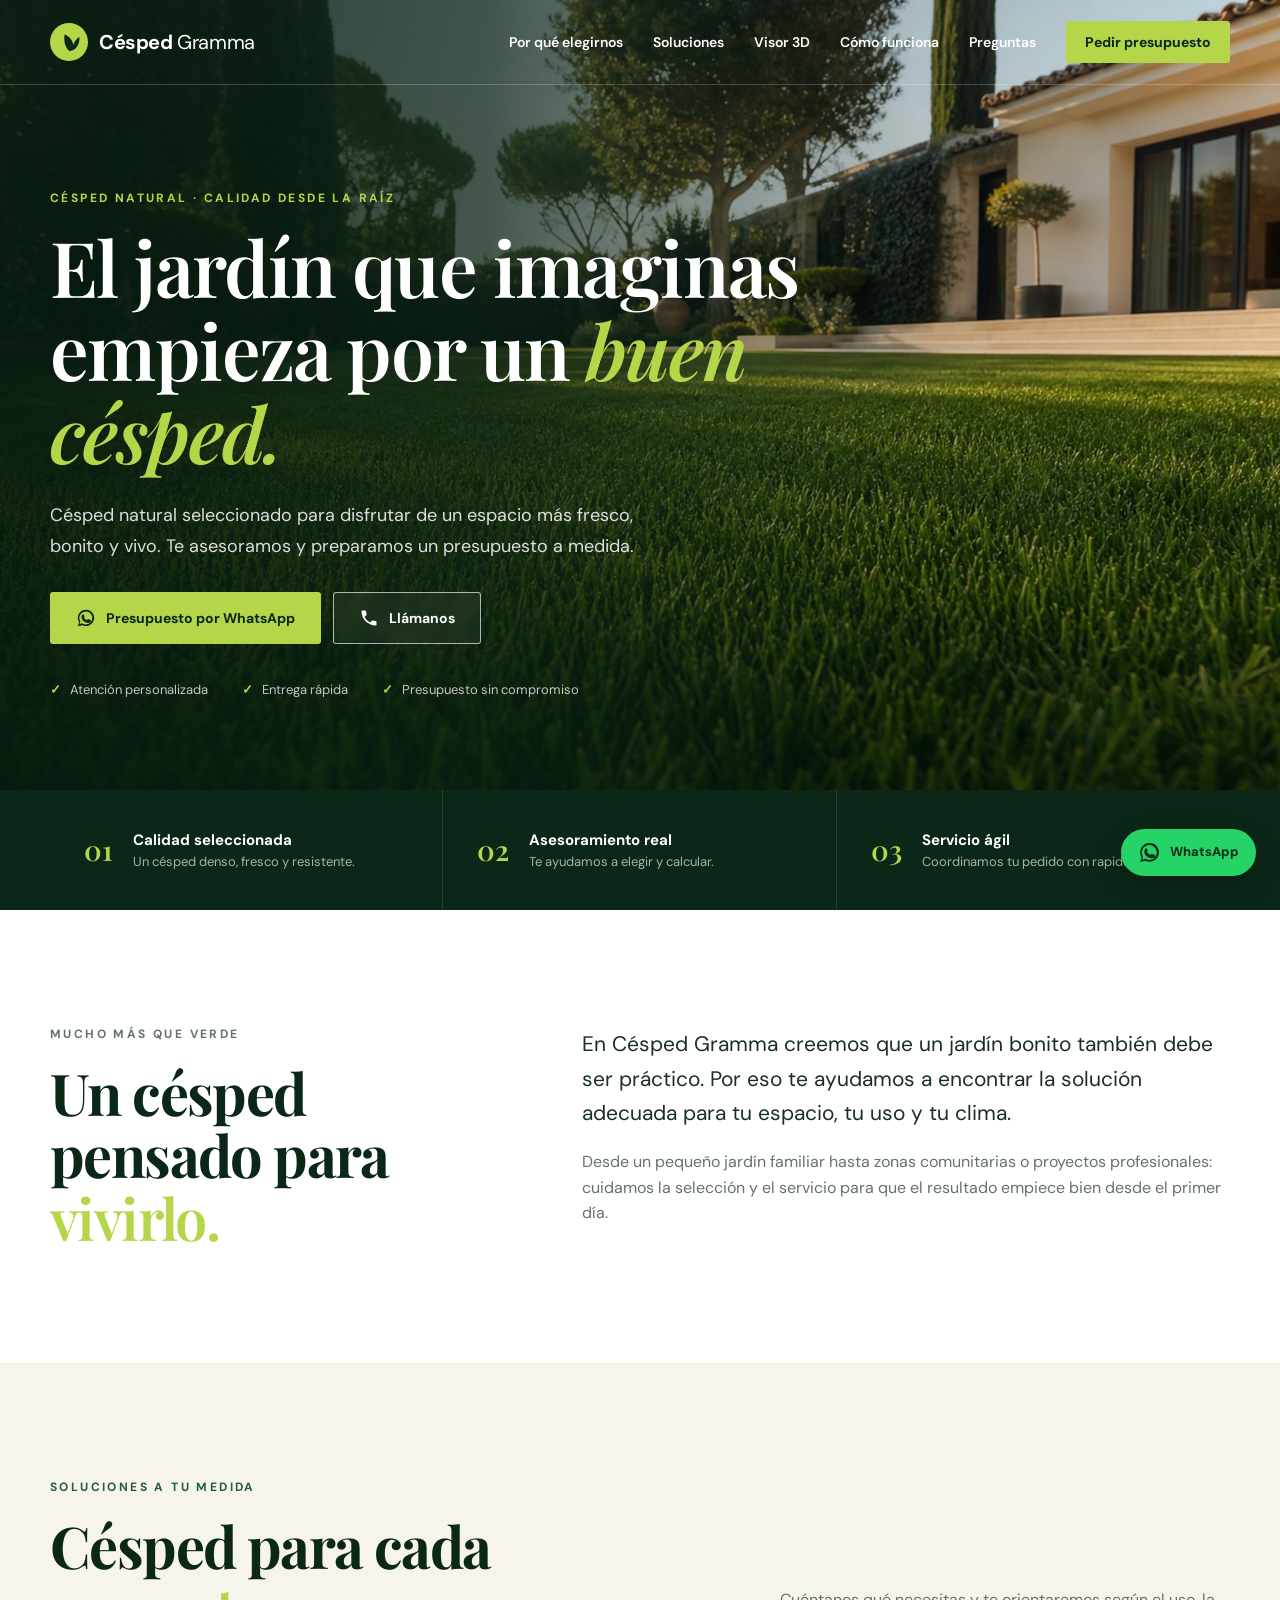
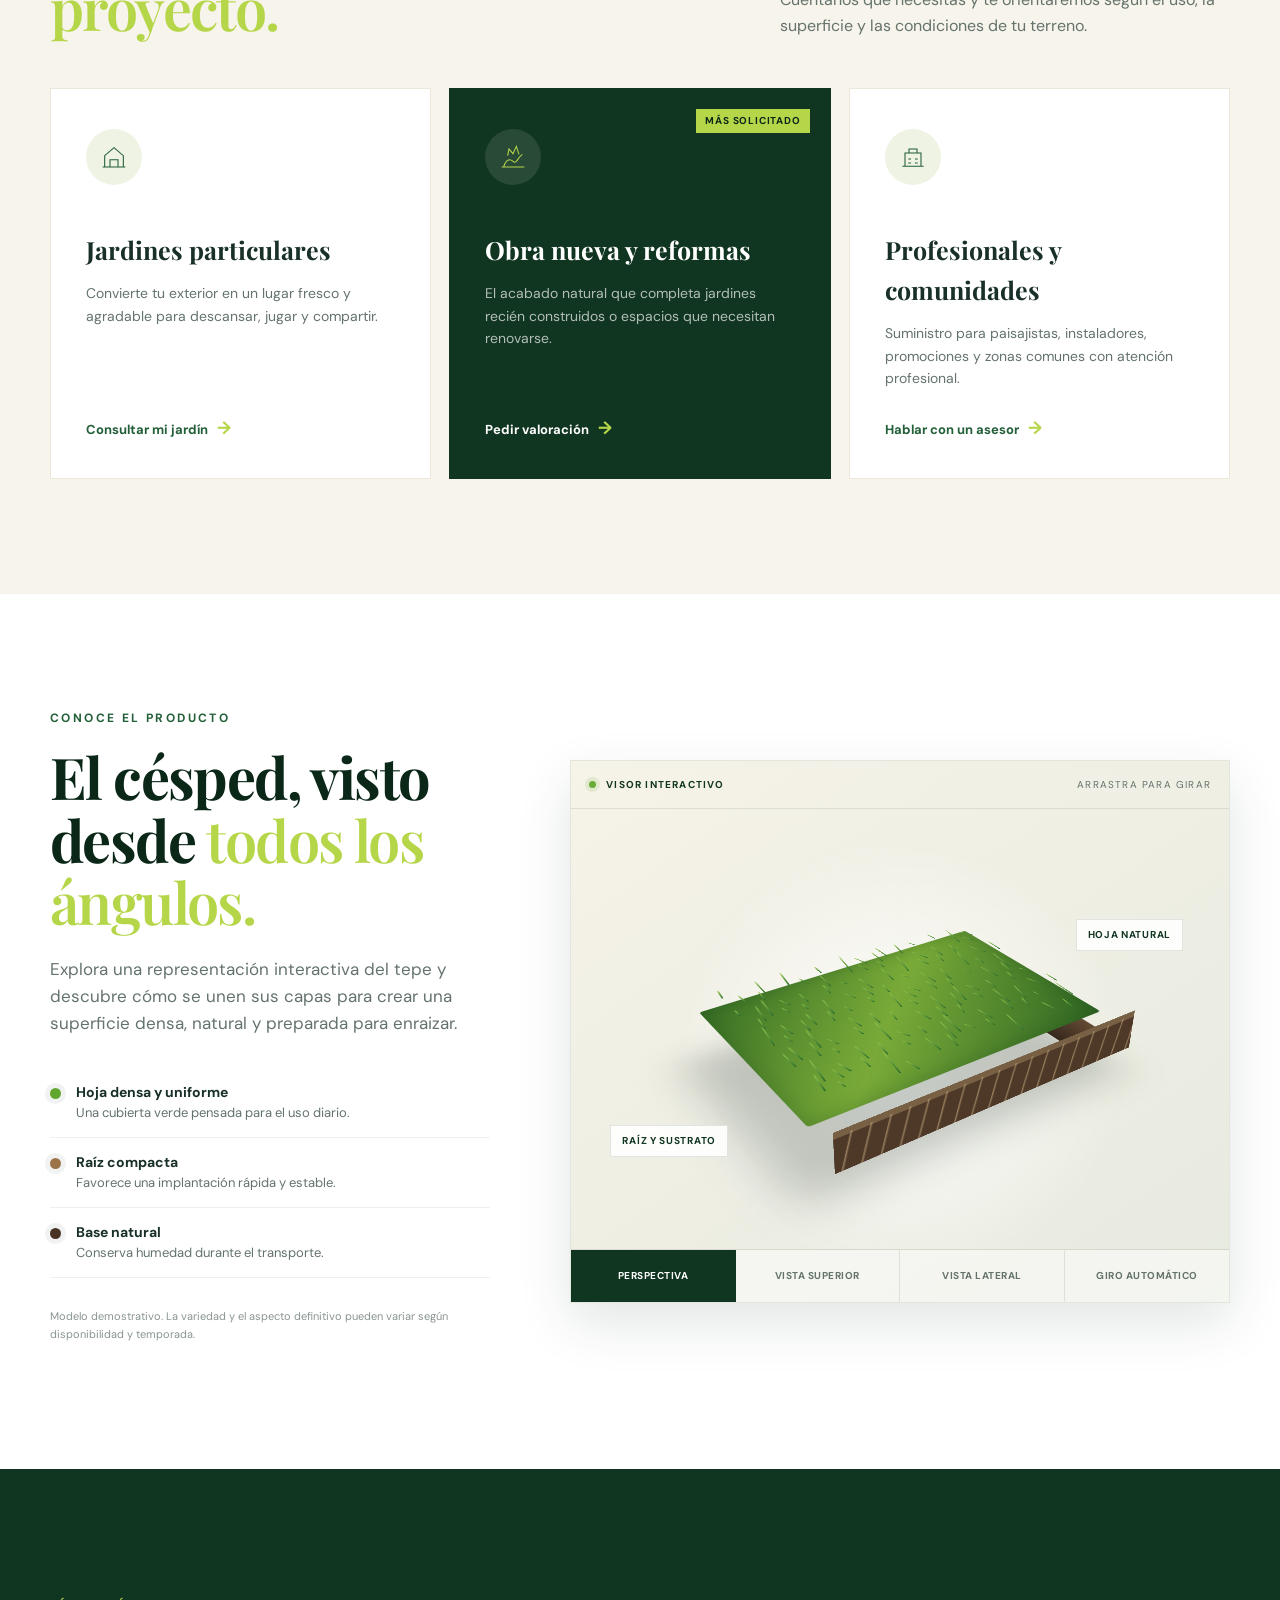
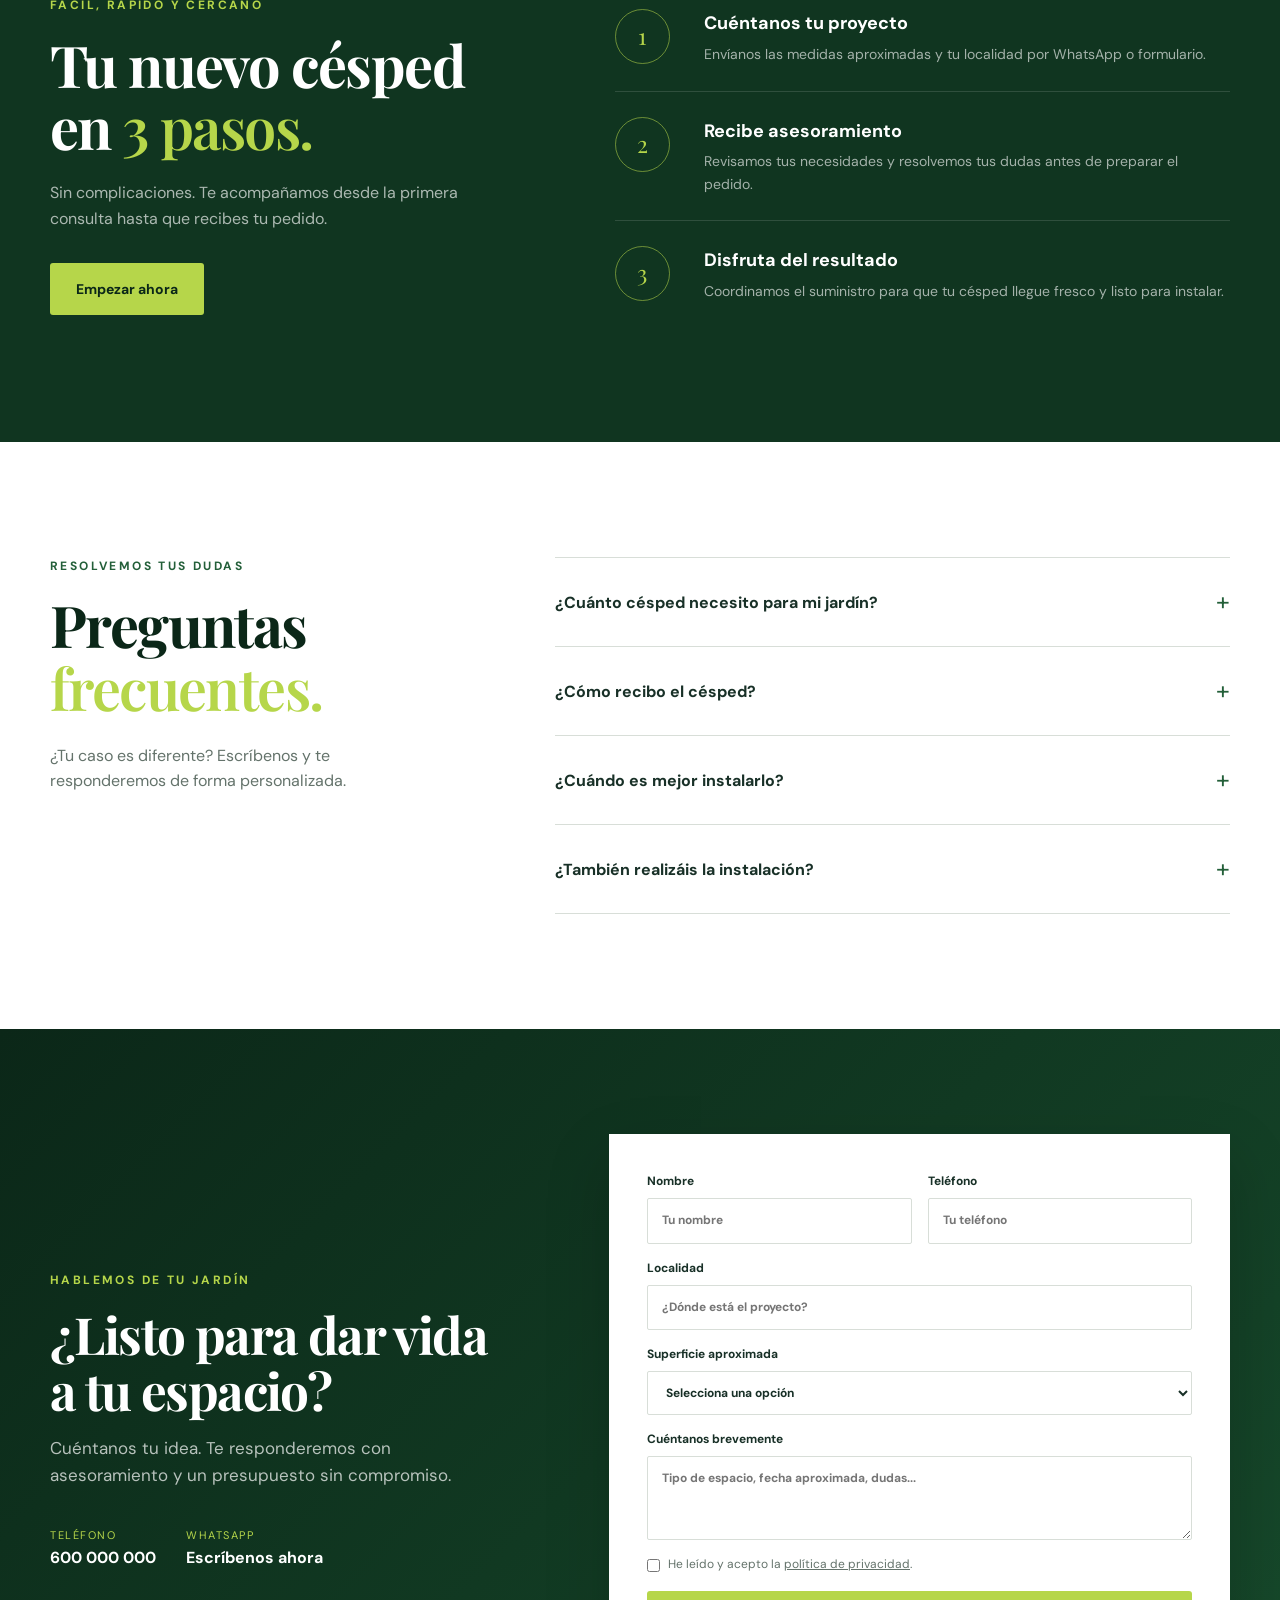
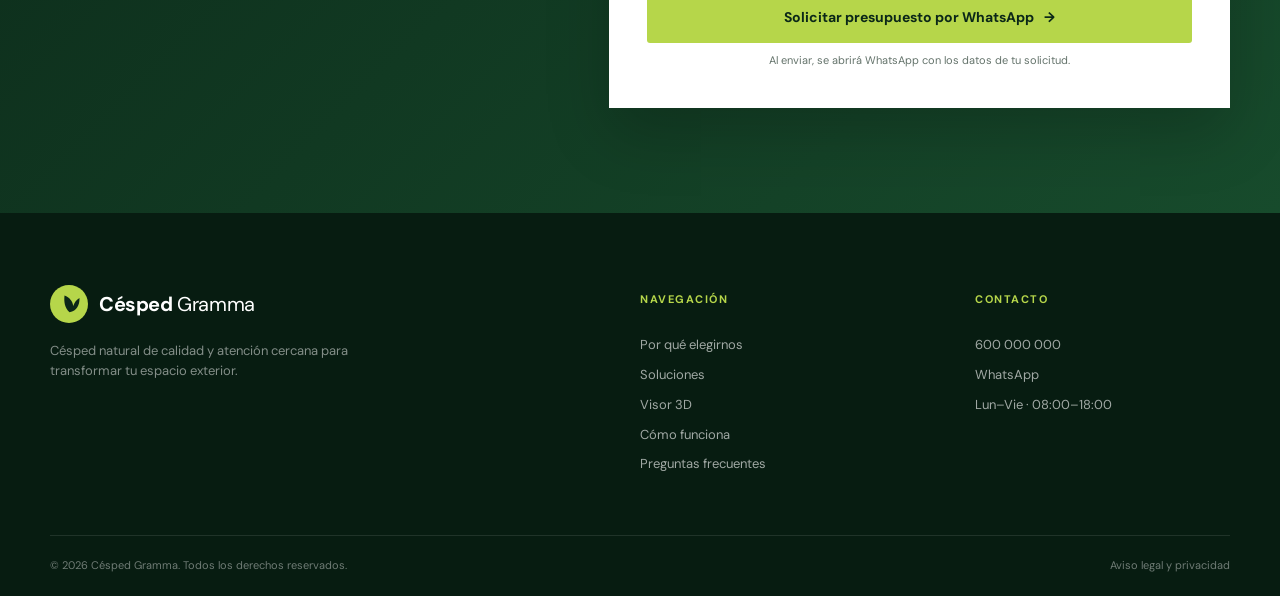
==== index.html @ 64553d08 "feat: create Cesped Gramma marketing website" ====
<!doctype html>
<html lang="es">
<head>
  <meta charset="utf-8">
  <meta name="viewport" content="width=device-width, initial-scale=1">
  <title>Césped Gramma | Césped natural de calidad para tu jardín</title>
  <meta name="description" content="Venta y suministro de césped natural de calidad. Asesoramiento cercano, entrega rápida y presupuesto sin compromiso con Césped Gramma.">
  <meta name="robots" content="index, follow, max-image-preview:large">
  <meta name="theme-color" content="#173d27">
  <link rel="canonical" href="https://www.cespedgramma.es/">
  <link rel="icon" href="assets/favicon.svg" type="image/svg+xml">
  <link rel="manifest" href="site.webmanifest">
  <link rel="preload" href="assets/hero-cesped-gramma.jpg" as="image" type="image/jpeg">
  <link rel="stylesheet" href="css/styles.css">

  <meta property="og:type" content="website">
  <meta property="og:locale" content="es_ES">
  <meta property="og:title" content="Césped Gramma | Tu jardín empieza aquí">
  <meta property="og:description" content="Césped natural seleccionado, asesoramiento experto y entrega rápida.">
  <meta property="og:url" content="https://www.cespedgramma.es/">
  <meta property="og:image" content="https://www.cespedgramma.es/assets/hero-cesped-gramma.jpg">
  <meta name="twitter:card" content="summary_large_image">

  <script type="application/ld+json">
  {
    "@context": "https://schema.org",
    "@type": "LocalBusiness",
    "name": "Césped Gramma",
    "url": "https://www.cespedgramma.es/",
    "image": "https://www.cespedgramma.es/assets/hero-cesped-gramma.jpg",
    "description": "Venta y suministro de césped natural de calidad.",
    "telephone": "+34 600 000 000",
    "priceRange": "€€",
    "areaServed": "España",
    "openingHoursSpecification": [{
      "@type": "OpeningHoursSpecification",
      "dayOfWeek": ["Monday", "Tuesday", "Wednesday", "Thursday", "Friday"],
      "opens": "08:00",
      "closes": "18:00"
    }]
  }
  </script>
</head>
<body>
  <a class="skip-link" href="#contenido">Saltar al contenido</a>

  <header class="site-header" id="inicio">
    <div class="container header-inner">
      <a class="brand" href="#inicio" aria-label="Césped Gramma, inicio">
        <span class="brand-mark" aria-hidden="true">
          <svg viewBox="0 0 40 40"><path d="M20 34C12 26 11 17 12 7c8 3 13 9 14 17 2-6 5-10 10-13 0 12-4 20-16 23Z"/></svg>
        </span>
        <span><strong>Césped</strong> Gramma</span>
      </a>

      <button class="menu-toggle" type="button" aria-expanded="false" aria-controls="main-nav" aria-label="Abrir menú">
        <span></span><span></span><span></span>
      </button>

      <nav class="main-nav" id="main-nav" aria-label="Navegación principal">
        <a href="#ventajas">Por qué elegirnos</a>
        <a href="#soluciones">Soluciones</a>
        <a href="#visor-3d">Visor 3D</a>
        <a href="#proceso">Cómo funciona</a>
        <a href="#preguntas">Preguntas</a>
        <a class="button button-small button-dark js-whatsapp" href="#contacto">Pedir presupuesto</a>
      </nav>
    </div>
  </header>

  <main id="contenido">
    <section class="hero" aria-labelledby="hero-title">
      <div class="hero-media" role="img" aria-label="Jardín mediterráneo con césped natural verde y cuidado"></div>
      <div class="hero-overlay"></div>
      <div class="container hero-content">
        <p class="eyebrow eyebrow-light">Césped natural · Calidad desde la raíz</p>
        <h1 id="hero-title">El jardín que imaginas empieza por un <em>buen césped.</em></h1>
        <p class="hero-lead">Césped natural seleccionado para disfrutar de un espacio más fresco, bonito y vivo. Te asesoramos y preparamos un presupuesto a medida.</p>
        <div class="hero-actions">
          <a class="button button-primary js-whatsapp" href="#contacto">
            <svg aria-hidden="true" viewBox="0 0 24 24"><path d="M12 2a9.7 9.7 0 0 0-8.3 14.8L2.4 22l5.3-1.4A9.8 9.8 0 1 0 12 2Zm0 17.8c-1.5 0-3-.4-4.2-1.2l-.3-.2-3.1.8.8-3-.2-.3A7.8 7.8 0 1 1 12 19.8Zm4.3-5.8c-.2-.1-1.4-.7-1.7-.8-.2 0-.4-.1-.6.2l-.7.9c-.1.2-.3.2-.5.1-1.4-.7-2.4-1.4-3.3-3-.2-.3.2-.5.6-1 .1-.2.1-.4 0-.5l-.7-1.7c-.2-.4-.4-.4-.6-.4h-.5c-.2 0-.5.1-.7.3-.8.8-1.1 1.7-1.1 2.8 0 2.8 2.5 5.5 5.2 6.5 1.9.7 3.2.6 4.3.4.9-.2 1.8-1.3 1.9-2.5.1-.4 0-.7-.2-.8l-1.4-.7Z"/></svg>
            Presupuesto por WhatsApp
          </a>
          <a class="button button-ghost js-phone" href="#contacto">
            <svg aria-hidden="true" viewBox="0 0 24 24"><path d="M6.6 10.8a15.5 15.5 0 0 0 6.6 6.6l2.2-2.2c.3-.3.7-.4 1-.2 1.1.4 2.3.6 3.6.6.6 0 1 .4 1 1V20c0 .6-.4 1-1 1A17 17 0 0 1 3 4c0-.6.4-1 1-1h3.5c.6 0 1 .4 1 1 0 1.2.2 2.4.6 3.6.1.4 0 .8-.2 1l-2.3 2.2Z"/></svg>
            Llámanos
          </a>
        </div>
        <div class="hero-proof" aria-label="Ventajas principales">
          <span><b>✓</b> Atención personalizada</span>
          <span><b>✓</b> Entrega rápida</span>
          <span><b>✓</b> Presupuesto sin compromiso</span>
        </div>
      </div>
    </section>

    <section class="trust-strip" aria-label="Compromisos">
      <div class="container trust-grid">
        <div><strong>01</strong><span><b>Calidad seleccionada</b>Un césped denso, fresco y resistente.</span></div>
        <div><strong>02</strong><span><b>Asesoramiento real</b>Te ayudamos a elegir y calcular.</span></div>
        <div><strong>03</strong><span><b>Servicio ágil</b>Coordinamos tu pedido con rapidez.</span></div>
      </div>
    </section>

    <section class="section intro" id="ventajas">
      <div class="container split">
        <div>
          <p class="eyebrow">Mucho más que verde</p>
          <h2>Un césped pensado para <span>vivirlo.</span></h2>
        </div>
        <div>
          <p class="large-copy">En Césped Gramma creemos que un jardín bonito también debe ser práctico. Por eso te ayudamos a encontrar la solución adecuada para tu espacio, tu uso y tu clima.</p>
          <p>Desde un pequeño jardín familiar hasta zonas comunitarias o proyectos profesionales: cuidamos la selección y el servicio para que el resultado empiece bien desde el primer día.</p>
        </div>
      </div>
    </section>

    <section class="section section-soft" id="soluciones">
      <div class="container">
        <div class="section-heading">
          <div><p class="eyebrow">Soluciones a tu medida</p><h2>Césped para cada <span>proyecto.</span></h2></div>
          <p>Cuéntanos qué necesitas y te orientaremos según el uso, la superficie y las condiciones de tu terreno.</p>
        </div>
        <div class="cards">
          <article class="service-card">
            <span class="card-icon"><svg viewBox="0 0 48 48" aria-hidden="true"><path d="M7 39h34M10 39V22l14-12 14 12v17M18 39V28h12v11"/></svg></span>
            <h3>Jardines particulares</h3>
            <p>Convierte tu exterior en un lugar fresco y agradable para descansar, jugar y compartir.</p>
            <a class="text-link js-whatsapp" href="#contacto">Consultar mi jardín <span>→</span></a>
          </article>
          <article class="service-card featured">
            <span class="card-tag">Más solicitado</span>
            <span class="card-icon"><svg viewBox="0 0 48 48" aria-hidden="true"><path d="M7 39h34M10 39c2-7 5-11 9-11s5 4 8 4 4-7 11-12M16 22l2-10 6 7 5-11 4 12"/></svg></span>
            <h3>Obra nueva y reformas</h3>
            <p>El acabado natural que completa jardines recién construidos o espacios que necesitan renovarse.</p>
            <a class="text-link js-whatsapp" href="#contacto">Pedir valoración <span>→</span></a>
          </article>
          <article class="service-card">
            <span class="card-icon"><svg viewBox="0 0 48 48" aria-hidden="true"><path d="M8 38h32M12 38V18h24v20M18 18v-6h12v6M17 27h4m6 0h4m-14 6h4m6 0h4"/></svg></span>
            <h3>Profesionales y comunidades</h3>
            <p>Suministro para paisajistas, instaladores, promociones y zonas comunes con atención profesional.</p>
            <a class="text-link js-whatsapp" href="#contacto">Hablar con un asesor <span>→</span></a>
          </article>
        </div>
      </div>
    </section>

    <section class="section product-viewer" id="visor-3d">
      <div class="container viewer-grid">
        <div class="viewer-copy">
          <p class="eyebrow">Conoce el producto</p>
          <h2>El césped, visto desde <span>todos los ángulos.</span></h2>
          <p>Explora una representación interactiva del tepe y descubre cómo se unen sus capas para crear una superficie densa, natural y preparada para enraizar.</p>
          <ul class="layer-list">
            <li><i class="layer-dot layer-dot-grass"></i><span><strong>Hoja densa y uniforme</strong>Una cubierta verde pensada para el uso diario.</span></li>
            <li><i class="layer-dot layer-dot-root"></i><span><strong>Raíz compacta</strong>Favorece una implantación rápida y estable.</span></li>
            <li><i class="layer-dot layer-dot-soil"></i><span><strong>Base natural</strong>Conserva humedad durante el transporte.</span></li>
          </ul>
          <p class="viewer-note">Modelo demostrativo. La variedad y el aspecto definitivo pueden variar según disponibilidad y temporada.</p>
        </div>

        <div class="viewer-panel" data-grass-viewer>
          <div class="viewer-toolbar">
            <span><i></i> Visor interactivo</span>
            <span>Arrastra para girar</span>
          </div>
          <div class="scene" aria-label="Modelo tridimensional interactivo de una sección de césped natural">
            <div class="grass-model" data-grass-model>
              <div class="model-top" data-grass-blades></div>
              <div class="model-side model-side-front"><span class="roots"></span></div>
              <div class="model-side model-side-right"></div>
              <div class="model-shadow"></div>
            </div>
            <div class="model-label label-grass">Hoja natural</div>
            <div class="model-label label-root">Raíz y sustrato</div>
          </div>
          <div class="viewer-controls" role="group" aria-label="Controles del visor 3D">
            <button type="button" class="active" data-view="default">Perspectiva</button>
            <button type="button" data-view="top">Vista superior</button>
            <button type="button" data-view="side">Vista lateral</button>
            <button type="button" data-view="auto" aria-pressed="false">Giro automático</button>
          </div>
        </div>
      </div>
    </section>

    <section class="section process" id="proceso">
      <div class="container">
        <div class="process-grid">
          <div class="process-copy">
            <p class="eyebrow eyebrow-light">Fácil, rápido y cercano</p>
            <h2>Tu nuevo césped en <span>3 pasos.</span></h2>
            <p>Sin complicaciones. Te acompañamos desde la primera consulta hasta que recibes tu pedido.</p>
            <a class="button button-primary js-whatsapp" href="#contacto">Empezar ahora</a>
          </div>
          <ol class="steps">
            <li><span>1</span><div><h3>Cuéntanos tu proyecto</h3><p>Envíanos las medidas aproximadas y tu localidad por WhatsApp o formulario.</p></div></li>
            <li><span>2</span><div><h3>Recibe asesoramiento</h3><p>Revisamos tus necesidades y resolvemos tus dudas antes de preparar el pedido.</p></div></li>
            <li><span>3</span><div><h3>Disfruta del resultado</h3><p>Coordinamos el suministro para que tu césped llegue fresco y listo para instalar.</p></div></li>
          </ol>
        </div>
      </div>
    </section>

    <section class="section faq" id="preguntas">
      <div class="container faq-grid">
        <div><p class="eyebrow">Resolvemos tus dudas</p><h2>Preguntas <span>frecuentes.</span></h2><p>¿Tu caso es diferente? Escríbenos y te responderemos de forma personalizada.</p></div>
        <div class="accordion">
          <details><summary>¿Cuánto césped necesito para mi jardín?<span>+</span></summary><p>Multiplica el largo por el ancho de cada zona para obtener los metros cuadrados. Recomendamos añadir un pequeño margen para recortes. Si nos envías las medidas, te ayudamos a calcularlo.</p></details>
          <details><summary>¿Cómo recibo el césped?<span>+</span></summary><p>Coordinamos el suministro según la cantidad y la localidad. Al confirmar el presupuesto te explicaremos el formato, los plazos y las condiciones de entrega.</p></details>
          <details><summary>¿Cuándo es mejor instalarlo?<span>+</span></summary><p>El césped natural puede instalarse durante gran parte del año evitando condiciones extremas. La mejor fecha depende del clima local y de que el terreno esté bien preparado.</p></details>
          <details><summary>¿También realizáis la instalación?<span>+</span></summary><p>Consúltanos indicando tu localidad y la superficie. Te informaremos de las opciones disponibles para tu zona.</p></details>
        </div>
      </div>
    </section>

    <section class="contact-section" id="contacto">
      <div class="container contact-grid">
        <div class="contact-copy">
          <p class="eyebrow eyebrow-light">Hablemos de tu jardín</p>
          <h2>¿Listo para dar vida a tu espacio?</h2>
          <p>Cuéntanos tu idea. Te responderemos con asesoramiento y un presupuesto sin compromiso.</p>
          <div class="direct-contact">
            <a class="js-phone" href="#"><span>Teléfono</span><strong data-contact-phone>600 000 000</strong></a>
            <a class="js-whatsapp" href="#"><span>WhatsApp</span><strong>Escríbenos ahora</strong></a>
          </div>
        </div>
        <form class="contact-form" id="budget-form">
          <div class="field-row">
            <label>Nombre<input name="name" type="text" autocomplete="name" placeholder="Tu nombre" required></label>
            <label>Teléfono<input name="phone" type="tel" autocomplete="tel" placeholder="Tu teléfono" required></label>
          </div>
          <label>Localidad<input name="city" type="text" autocomplete="address-level2" placeholder="¿Dónde está el proyecto?"></label>
          <label>Superficie aproximada<select name="area"><option value="">Selecciona una opción</option><option>Menos de 50 m²</option><option>Entre 50 y 100 m²</option><option>Entre 100 y 250 m²</option><option>Más de 250 m²</option><option>No lo sé todavía</option></select></label>
          <label>Cuéntanos brevemente<textarea name="message" rows="3" placeholder="Tipo de espacio, fecha aproximada, dudas..."></textarea></label>
          <label class="privacy"><input type="checkbox" required><span>He leído y acepto la <a href="aviso-legal.html">política de privacidad</a>.</span></label>
          <button class="button button-primary button-full" type="submit">Solicitar presupuesto por WhatsApp <span>→</span></button>
          <p class="form-note">Al enviar, se abrirá WhatsApp con los datos de tu solicitud.</p>
        </form>
      </div>
    </section>
  </main>

  <footer class="site-footer">
    <div class="container footer-main">
      <div><a class="brand brand-footer" href="#inicio"><span class="brand-mark" aria-hidden="true"><svg viewBox="0 0 40 40"><path d="M20 34C12 26 11 17 12 7c8 3 13 9 14 17 2-6 5-10 10-13 0 12-4 20-16 23Z"/></svg></span><span><strong>Césped</strong> Gramma</span></a><p>Césped natural de calidad y atención cercana para transformar tu espacio exterior.</p></div>
      <div><h3>Navegación</h3><a href="#ventajas">Por qué elegirnos</a><a href="#soluciones">Soluciones</a><a href="#visor-3d">Visor 3D</a><a href="#proceso">Cómo funciona</a><a href="#preguntas">Preguntas frecuentes</a></div>
      <div><h3>Contacto</h3><a class="js-phone" href="#" data-contact-phone>600 000 000</a><a class="js-whatsapp" href="#">WhatsApp</a><span data-contact-hours>Lun–Vie · 08:00–18:00</span></div>
    </div>
    <div class="container footer-bottom"><span>© <span id="year"></span> Césped Gramma. Todos los derechos reservados.</span><span><a href="aviso-legal.html">Aviso legal y privacidad</a></span></div>
  </footer>

  <a class="floating-whatsapp js-whatsapp" href="#contacto" aria-label="Contactar por WhatsApp">
    <svg viewBox="0 0 24 24" aria-hidden="true"><path d="M12 2a9.7 9.7 0 0 0-8.3 14.8L2.4 22l5.3-1.4A9.8 9.8 0 1 0 12 2Zm0 17.8c-1.5 0-3-.4-4.2-1.2l-.3-.2-3.1.8.8-3-.2-.3A7.8 7.8 0 1 1 12 19.8Zm4.3-5.8c-.2-.1-1.4-.7-1.7-.8-.2 0-.4-.1-.6.2l-.7.9c-.1.2-.3.2-.5.1-1.4-.7-2.4-1.4-3.3-3-.2-.3.2-.5.6-1 .1-.2.1-.4 0-.5l-.7-1.7c-.2-.4-.4-.4-.6-.4h-.5c-.2 0-.5.1-.7.3-.8.8-1.1 1.7-1.1 2.8 0 2.8 2.5 5.5 5.2 6.5 1.9.7 3.2.6 4.3.4.9-.2 1.8-1.3 1.9-2.5.1-.4 0-.7-.2-.8l-1.4-.7Z"/></svg>
    <span>WhatsApp</span>
  </a>
  <script src="js/config.js"></script>
  <script src="js/main.js" defer></script>
</body>
</html>
---- css/styles.css ----
@import url('https://fonts.googleapis.com/css2?family=DM+Sans:wght@400;500;600;700&family=Playfair+Display:ital,wght@0,600;1,600&display=swap');

:root{--green-950:#0b2718;--green-900:#103520;--green-800:#173f28;--green-700:#235f39;--lime:#b6d64a;--cream:#f7f4eb;--sand:#e9e3d3;--white:#fff;--ink:#183027;--muted:#64736b;--line:#d8ded8;--shadow:0 20px 50px rgba(16,53,32,.12);--radius:6px;--container:1180px}
*{box-sizing:border-box}
html{scroll-behavior:smooth;scroll-padding-top:88px}
body{margin:0;color:var(--ink);background:var(--white);font-family:"DM Sans",Arial,sans-serif;line-height:1.6;-webkit-font-smoothing:antialiased}
img,svg{display:block;max-width:100%}a{color:inherit;text-decoration:none}button,input,select,textarea{font:inherit}button{cursor:pointer}
.container{width:min(calc(100% - 40px),var(--container));margin-inline:auto}.skip-link{position:fixed;z-index:1000;top:12px;left:12px;padding:10px 16px;background:#fff;transform:translateY(-150%)}.skip-link:focus{transform:none}
.site-header{position:absolute;top:0;left:0;right:0;z-index:20;border-bottom:1px solid rgba(255,255,255,.2);color:#fff}.header-inner{height:84px;display:flex;align-items:center;justify-content:space-between}.brand{display:flex;align-items:center;gap:11px;font-size:20px;letter-spacing:-.4px}.brand strong{font-weight:700}.brand-mark{width:38px;height:38px;border-radius:50%;display:grid;place-items:center;background:var(--lime);color:var(--green-950)}.brand-mark svg{width:25px;fill:currentColor}.main-nav{display:flex;align-items:center;gap:30px;font-size:14px;font-weight:600}.main-nav>a:not(.button){position:relative}.main-nav>a:not(.button):after{content:"";position:absolute;left:0;right:100%;bottom:-7px;height:2px;background:var(--lime);transition:.25s}.main-nav>a:hover:after{right:0}.menu-toggle{display:none;border:0;background:none;padding:8px}.menu-toggle span{display:block;width:25px;height:2px;background:#fff;margin:5px}
.button{min-height:52px;padding:0 25px;border:1px solid transparent;border-radius:3px;display:inline-flex;align-items:center;justify-content:center;gap:10px;font-weight:700;font-size:14px;transition:transform .2s,background .2s,border .2s}.button:hover{transform:translateY(-2px)}.button svg{width:20px;fill:currentColor}.button-primary{background:var(--lime);color:var(--green-950)}.button-primary:hover{background:#c6e45d}.button-ghost{color:#fff;border-color:rgba(255,255,255,.65);background:rgba(255,255,255,.05);backdrop-filter:blur(5px)}.button-ghost:hover{background:#fff;color:var(--green-950)}.button-dark{background:var(--green-900);color:#fff}.button-small{min-height:42px;padding-inline:18px}.button-full{width:100%;border:0}.site-header .button-dark{background:var(--lime);color:var(--green-950)}
.hero{position:relative;min-height:790px;display:flex;align-items:center;color:#fff;overflow:hidden}.hero-media{position:absolute;inset:0;background:url('../assets/hero-cesped-gramma.jpg') center/cover no-repeat;transform:scale(1.015)}.hero-overlay{position:absolute;inset:0;background:linear-gradient(90deg,rgba(5,27,15,.89) 0%,rgba(7,31,18,.75) 38%,rgba(4,20,12,.2) 72%,rgba(4,20,12,.05)),linear-gradient(0deg,rgba(3,20,11,.44),transparent 45%)}.hero-content{position:relative;padding-top:100px}.eyebrow{margin:0 0 17px;color:var(--green-700);font-size:12px;text-transform:uppercase;letter-spacing:2.4px;font-weight:700}.eyebrow-light{color:var(--lime)}h1,h2{font-family:"Playfair Display",Georgia,serif;line-height:1.08;margin:0;letter-spacing:-1.6px}h1{font-size:clamp(48px,6vw,78px);max-width:780px;font-weight:600}h1 em,h2 span{color:var(--lime);font-weight:600}.hero-lead{max-width:625px;font-size:18px;line-height:1.7;color:rgba(255,255,255,.85);margin:26px 0 31px}.hero-actions{display:flex;gap:12px;flex-wrap:wrap}.hero-proof{display:flex;gap:34px;margin-top:36px;color:rgba(255,255,255,.75);font-size:13px}.hero-proof b{color:var(--lime);margin-right:6px}
.trust-strip{background:var(--green-950);color:#fff}.trust-grid{min-height:120px;display:grid;grid-template-columns:repeat(3,1fr)}.trust-grid>div{display:flex;gap:20px;align-items:center;padding:22px 34px;border-right:1px solid rgba(255,255,255,.12)}.trust-grid>div:last-child{border:0}.trust-grid strong{font-family:"Playfair Display",serif;color:var(--lime);font-size:28px;font-weight:600}.trust-grid span{display:flex;flex-direction:column;font-size:13px;color:rgba(255,255,255,.64)}.trust-grid b{font-size:15px;color:#fff}
.section{padding:115px 0}.section h2{font-size:clamp(39px,4.5vw,58px);color:var(--green-950)}.intro .split{display:grid;grid-template-columns:.8fr 1.2fr;gap:100px;align-items:start}.intro .large-copy{font-size:21px;line-height:1.65;color:var(--ink);margin:2px 0 18px}.intro p:not(.large-copy){color:var(--muted)}
.section-soft{background:var(--cream)}.section-heading{display:flex;align-items:end;justify-content:space-between;gap:60px;margin-bottom:50px}.section-heading>p{max-width:450px;color:var(--muted);margin:0}.cards{display:grid;grid-template-columns:repeat(3,1fr);gap:18px}.service-card{position:relative;background:#fff;padding:40px 35px 35px;min-height:345px;border:1px solid #ebe7dc;display:flex;flex-direction:column;transition:transform .25s,box-shadow .25s}.service-card:hover{transform:translateY(-7px);box-shadow:var(--shadow)}.service-card.featured{background:var(--green-900);color:#fff;border-color:var(--green-900)}.card-tag{position:absolute;right:20px;top:20px;padding:4px 9px;background:var(--lime);color:var(--green-950);font-size:10px;text-transform:uppercase;font-weight:700;letter-spacing:.8px}.card-icon{width:56px;height:56px;border-radius:50%;background:#eef3e4;display:grid;place-items:center;color:var(--green-700);margin-bottom:45px}.featured .card-icon{background:rgba(255,255,255,.1);color:var(--lime)}.card-icon svg{width:32px;fill:none;stroke:currentColor;stroke-width:1.6}.service-card h3{margin:0 0 12px;font-family:"Playfair Display",serif;font-size:25px}.service-card p{margin:0 0 25px;color:var(--muted);font-size:14px}.featured p{color:rgba(255,255,255,.68)}.text-link{margin-top:auto;font-size:13px;font-weight:700;color:var(--green-700)}.text-link span{color:var(--lime);font-size:18px;margin-left:6px}.featured .text-link{color:#fff}
.product-viewer{overflow:hidden;background:#fff}.viewer-grid{display:grid;grid-template-columns:.8fr 1.2fr;gap:80px;align-items:center}.viewer-copy>p:not(.eyebrow):not(.viewer-note){color:var(--muted);font-size:17px;margin:24px 0}.layer-list{list-style:none;padding:0;margin:30px 0}.layer-list li{display:flex;align-items:flex-start;gap:15px;padding:13px 0;border-bottom:1px solid #edf0ec}.layer-list span{display:flex;flex-direction:column;color:var(--muted);font-size:13px}.layer-list strong{color:var(--ink);font-size:14px}.layer-dot{flex:none;width:11px;height:11px;border-radius:50%;margin-top:7px;box-shadow:0 0 0 5px rgba(16,53,32,.06)}.layer-dot-grass{background:#61a72f}.layer-dot-root{background:#9b7449}.layer-dot-soil{background:#493324}.viewer-note{font-size:11px;color:#89958e}.viewer-panel{position:relative;background:linear-gradient(145deg,#f6f3e9,#e7eadf);border:1px solid #e2e6dc;box-shadow:var(--shadow);user-select:none}.viewer-toolbar{height:48px;padding:0 18px;display:flex;align-items:center;justify-content:space-between;border-bottom:1px solid rgba(16,53,32,.1);font-size:10px;text-transform:uppercase;letter-spacing:1.2px;color:var(--muted)}.viewer-toolbar span:first-child{font-weight:700;color:var(--green-900)}.viewer-toolbar i{display:inline-block;width:7px;height:7px;border-radius:50%;background:#69ac37;margin-right:7px;box-shadow:0 0 0 4px rgba(105,172,55,.14)}.scene{height:440px;position:relative;display:grid;place-items:center;perspective:900px;overflow:hidden;cursor:grab;background:radial-gradient(circle at 50% 58%,rgba(255,255,255,.9),transparent 55%)}.scene:active{cursor:grabbing}.grass-model{position:relative;width:330px;height:220px;transform-style:preserve-3d;transform:rotateX(58deg) rotateZ(-34deg);transition:transform .7s cubic-bezier(.2,.75,.25,1)}.model-top{position:absolute;inset:0;background:linear-gradient(135deg,#386f25,#79aa38 48%,#2f6623);border-radius:4px;transform:translateZ(20px);transform-style:preserve-3d;box-shadow:inset 0 0 28px rgba(8,47,20,.25)}.blade{position:absolute;bottom:auto;width:2px;height:var(--blade-height);background:linear-gradient(#9bce51,#286a2b);transform-origin:bottom;transform:translate3d(0,0,20px) rotateX(var(--blade-tilt));border-radius:100% 100% 0 0;opacity:.95}.model-side{position:absolute;background:#58412b;transform-origin:bottom;overflow:hidden}.model-side-front{width:330px;height:42px;bottom:-42px;left:0;transform:rotateX(-90deg);background:linear-gradient(#776044 0 16%,#4e3828 17% 100%)}.model-side-right{width:42px;height:220px;right:-42px;top:0;transform-origin:left;transform:rotateY(90deg);background:linear-gradient(90deg,#634b33,#36261c)}.roots{position:absolute;inset:5px 0 0;background:repeating-linear-gradient(105deg,transparent 0 15px,rgba(216,190,139,.58) 16px,transparent 18px)}.model-shadow{position:absolute;inset:-20px;transform:translateZ(-45px);background:rgba(12,27,15,.22);filter:blur(24px)}.model-label{position:absolute;padding:7px 11px;background:rgba(255,255,255,.88);border:1px solid rgba(16,53,32,.12);font-size:10px;font-weight:700;text-transform:uppercase;letter-spacing:.7px;color:var(--green-900);pointer-events:none;backdrop-filter:blur(5px)}.label-grass{right:7%;top:25%}.label-root{left:6%;bottom:21%}.viewer-controls{display:grid;grid-template-columns:repeat(4,1fr);border-top:1px solid rgba(16,53,32,.1)}.viewer-controls button{height:52px;padding:0 8px;border:0;border-right:1px solid rgba(16,53,32,.1);background:rgba(255,255,255,.52);color:var(--muted);font-size:10px;font-weight:700;text-transform:uppercase;letter-spacing:.5px}.viewer-controls button:last-child{border-right:0}.viewer-controls button:hover,.viewer-controls button.active{background:var(--green-900);color:#fff}.viewer-controls button[data-view="auto"].active{background:var(--lime);color:var(--green-950)}
.process{background:var(--green-900);color:#fff}.process-grid{display:grid;grid-template-columns:.85fr 1.15fr;gap:110px;align-items:center}.process h2{color:#fff}.process-copy>p:not(.eyebrow){color:rgba(255,255,255,.65);max-width:450px;margin:23px 0 32px}.steps{margin:0;padding:0;list-style:none}.steps li{display:grid;grid-template-columns:64px 1fr;gap:25px;padding:25px 0;border-bottom:1px solid rgba(255,255,255,.13)}.steps li:last-child{border:0}.steps>li>span{width:55px;height:55px;border:1px solid rgba(182,214,74,.55);color:var(--lime);display:grid;place-items:center;border-radius:50%;font-family:"Playfair Display",serif;font-size:23px}.steps h3{margin:0 0 5px;font-size:18px}.steps p{margin:0;color:rgba(255,255,255,.62);font-size:14px}
.faq-grid{display:grid;grid-template-columns:.75fr 1.25fr;gap:100px}.faq-grid>div:first-child>p:last-child{color:var(--muted);max-width:350px;margin-top:25px}.accordion details{border-top:1px solid var(--line)}.accordion details:last-child{border-bottom:1px solid var(--line)}.accordion summary{list-style:none;display:flex;justify-content:space-between;align-items:center;gap:20px;padding:24px 0;font-weight:700;cursor:pointer}.accordion summary::-webkit-details-marker{display:none}.accordion summary span{font-size:25px;color:var(--green-700);font-weight:400;transition:transform .2s}.accordion details[open] summary span{transform:rotate(45deg)}.accordion details p{margin:-5px 40px 24px 0;color:var(--muted);font-size:14px}
.contact-section{padding:105px 0;background:linear-gradient(135deg,var(--green-950),#174b2c);color:#fff}.contact-grid{display:grid;grid-template-columns:.85fr 1.15fr;gap:100px;align-items:center}.contact-copy h2{font-size:clamp(40px,4vw,56px);color:#fff}.contact-copy>p:not(.eyebrow){color:rgba(255,255,255,.7);max-width:430px;font-size:17px}.direct-contact{display:flex;gap:30px;margin-top:38px}.direct-contact a{display:flex;flex-direction:column}.direct-contact span{font-size:11px;text-transform:uppercase;letter-spacing:1.5px;color:var(--lime)}.direct-contact strong{font-size:16px}.contact-form{background:#fff;color:var(--ink);padding:38px;box-shadow:0 25px 60px rgba(0,0,0,.2)}.field-row{display:grid;grid-template-columns:1fr 1fr;gap:16px}.contact-form label{display:block;margin-bottom:15px;font-size:12px;font-weight:700}.contact-form input,.contact-form select,.contact-form textarea{display:block;width:100%;margin-top:7px;border:1px solid var(--line);border-radius:2px;padding:12px 14px;color:var(--ink);background:#fff;outline:0}.contact-form input:focus,.contact-form select:focus,.contact-form textarea:focus{border-color:var(--green-700);box-shadow:0 0 0 3px rgba(35,95,57,.1)}.contact-form textarea{resize:vertical}.contact-form .privacy{display:flex;align-items:flex-start;gap:8px;font-weight:400;color:var(--muted)}.privacy input{width:auto;margin:4px 0}.privacy a{text-decoration:underline}.form-note{text-align:center;color:var(--muted);font-size:11px;margin:9px 0 0}
.site-footer{background:#071c11;color:#fff;padding-top:72px}.footer-main{display:grid;grid-template-columns:2fr 1fr 1fr;gap:80px;padding-bottom:60px}.brand-footer{margin-bottom:18px}.footer-main>div:first-child p{max-width:350px;color:rgba(255,255,255,.5);font-size:13px}.footer-main h3{text-transform:uppercase;color:var(--lime);letter-spacing:1.5px;font-size:11px;margin:6px 0 18px}.footer-main>div:not(:first-child){display:flex;flex-direction:column;gap:9px;font-size:13px;color:rgba(255,255,255,.62)}.footer-main a:hover{color:#fff}.footer-bottom{border-top:1px solid rgba(255,255,255,.1);padding:21px 0;display:flex;justify-content:space-between;color:rgba(255,255,255,.42);font-size:11px}.floating-whatsapp{position:fixed;z-index:15;right:24px;bottom:24px;background:#25d366;color:#092c18;display:flex;align-items:center;gap:9px;padding:12px 17px;border-radius:30px;box-shadow:0 8px 28px rgba(0,0,0,.25);font-size:13px;font-weight:700;transition:transform .2s}.floating-whatsapp:hover{transform:translateY(-3px)}.floating-whatsapp svg{width:23px;fill:currentColor}
@media(max-width:900px){.site-header{position:absolute}.menu-toggle{display:block}.main-nav{position:absolute;left:0;right:0;top:84px;background:var(--green-950);padding:24px 20px;display:none;flex-direction:column;align-items:stretch;gap:20px}.main-nav.open{display:flex}.hero{min-height:760px}.hero-overlay{background:linear-gradient(90deg,rgba(5,27,15,.9),rgba(5,27,15,.58))}.trust-grid{grid-template-columns:1fr}.trust-grid>div{border-right:0;border-bottom:1px solid rgba(255,255,255,.1);padding:20px 0}.intro .split,.viewer-grid,.process-grid,.faq-grid,.contact-grid{grid-template-columns:1fr;gap:50px}.section-heading{align-items:start;flex-direction:column;gap:20px}.cards{grid-template-columns:1fr}.service-card{min-height:300px}.process-grid{gap:40px}.footer-main{grid-template-columns:1.4fr 1fr 1fr;gap:35px}}
@media(max-width:600px){.container{width:min(calc(100% - 30px),var(--container))}.header-inner{height:74px}.main-nav{top:74px}.brand{font-size:18px}.brand-mark{width:34px;height:34px}.hero{min-height:760px}.hero-content{padding-top:90px}.hero-lead{font-size:16px}.hero-actions{flex-direction:column;align-items:stretch}.hero-proof{flex-direction:column;gap:5px;margin-top:26px}.trust-grid>div{padding-inline:8px}.section{padding:78px 0}.intro .split{gap:32px}.section-heading{margin-bottom:32px}.service-card{padding:32px 28px}.card-icon{margin-bottom:30px}.scene{height:330px}.grass-model{width:235px;height:155px}.model-side-front{width:235px}.model-side-right{height:155px}.viewer-toolbar span:last-child{display:none}.viewer-controls{grid-template-columns:1fr 1fr}.viewer-controls button{border-bottom:1px solid rgba(16,53,32,.1)}.model-label{display:none}.process{padding-block:78px}.steps li{grid-template-columns:48px 1fr;gap:17px}.steps>li>span{width:45px;height:45px}.faq-grid{gap:35px}.contact-section{padding:75px 0}.contact-grid{gap:35px}.direct-contact{flex-direction:column;gap:15px}.contact-form{padding:25px 20px}.field-row{grid-template-columns:1fr}.footer-main{grid-template-columns:1fr;gap:30px}.footer-bottom{flex-direction:column;gap:8px}.floating-whatsapp{right:15px;bottom:15px;width:52px;height:52px;padding:0;justify-content:center}.floating-whatsapp span{display:none}}
@media(prefers-reduced-motion:reduce){html{scroll-behavior:auto}*,*:before,*:after{transition:none!important}}
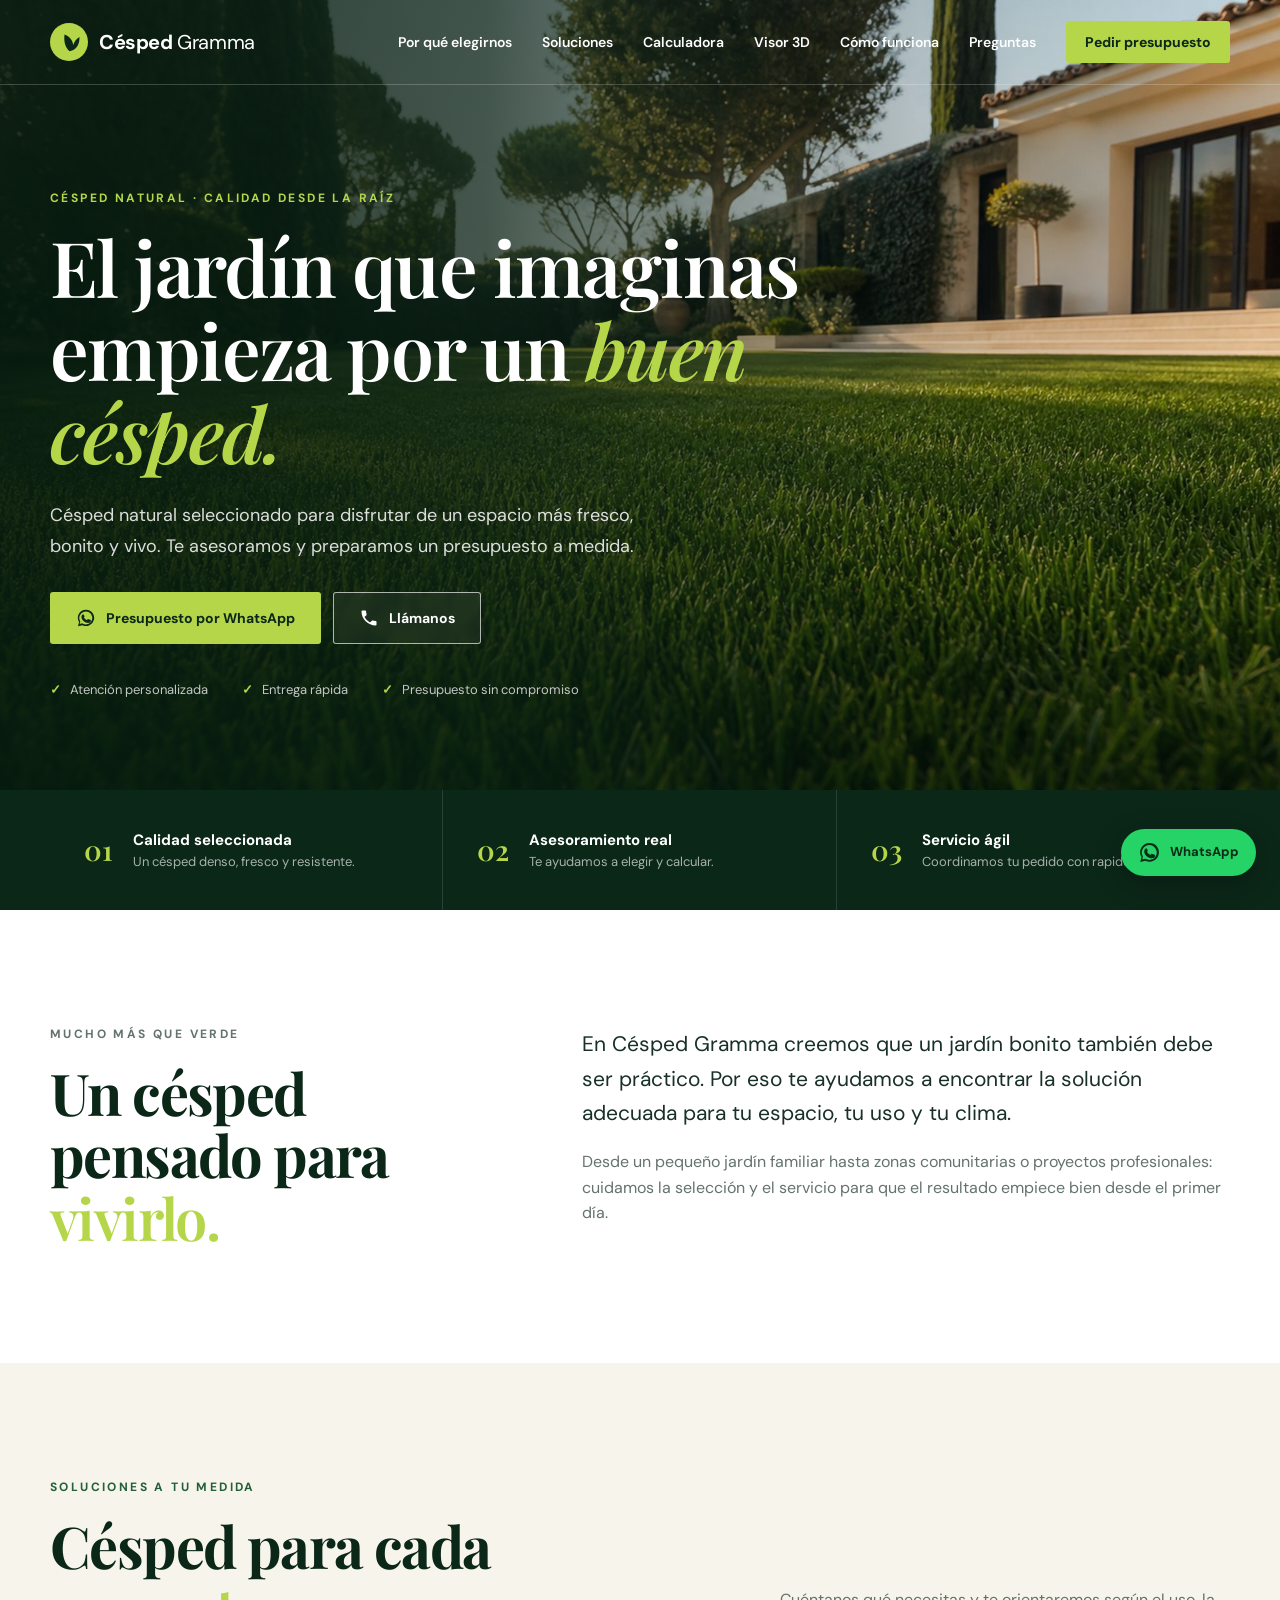
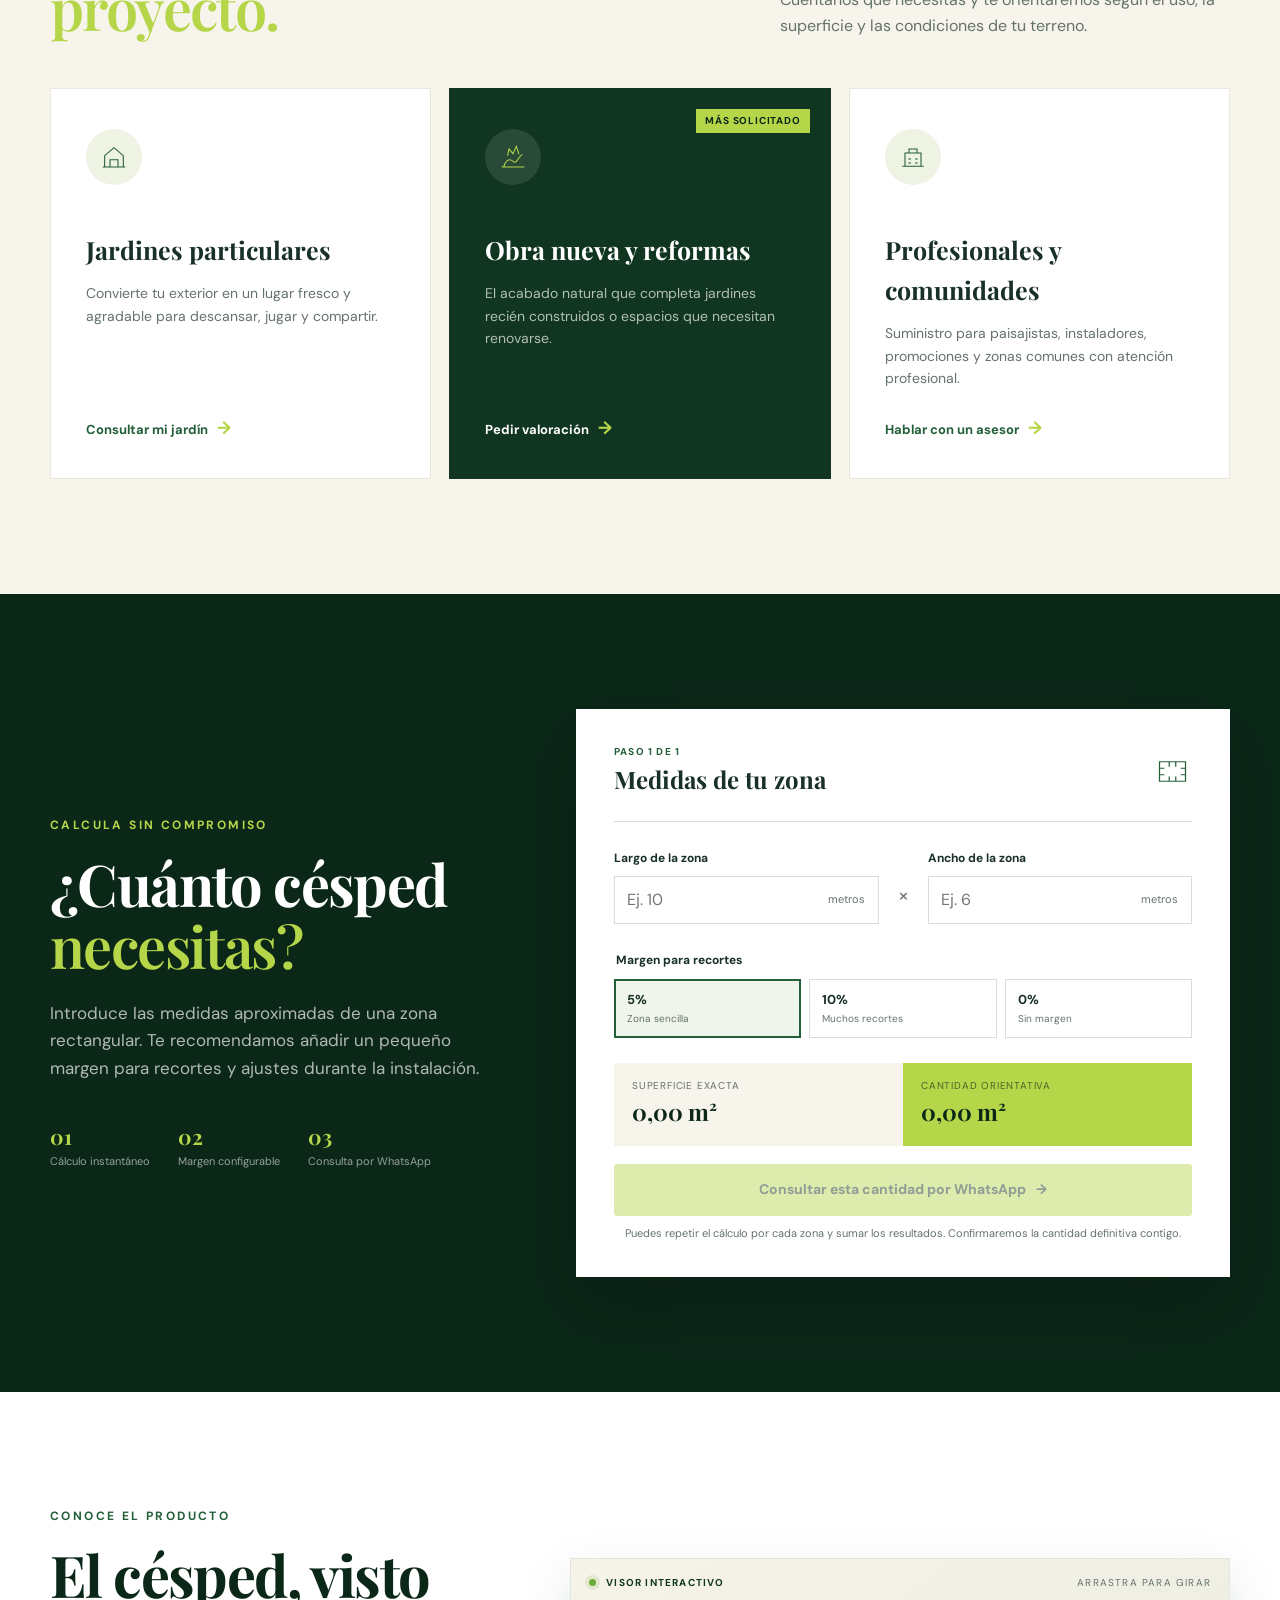
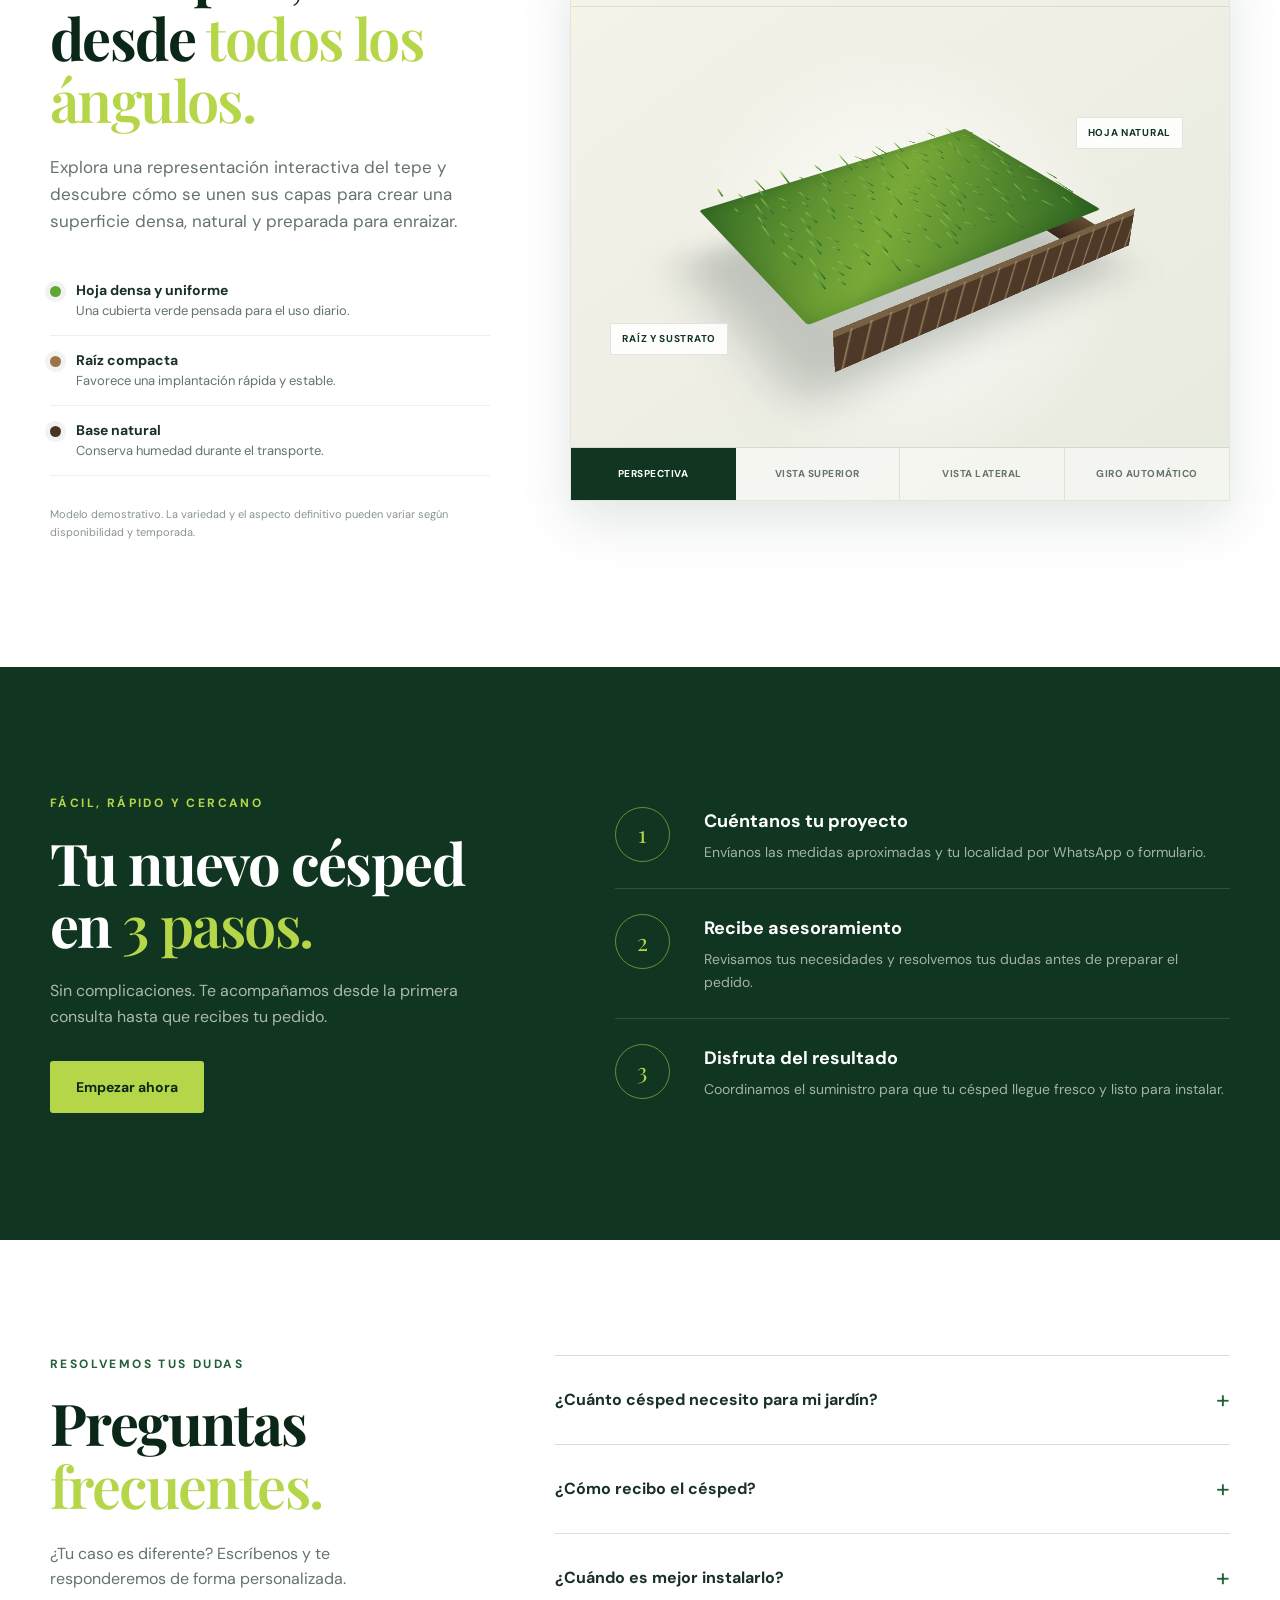
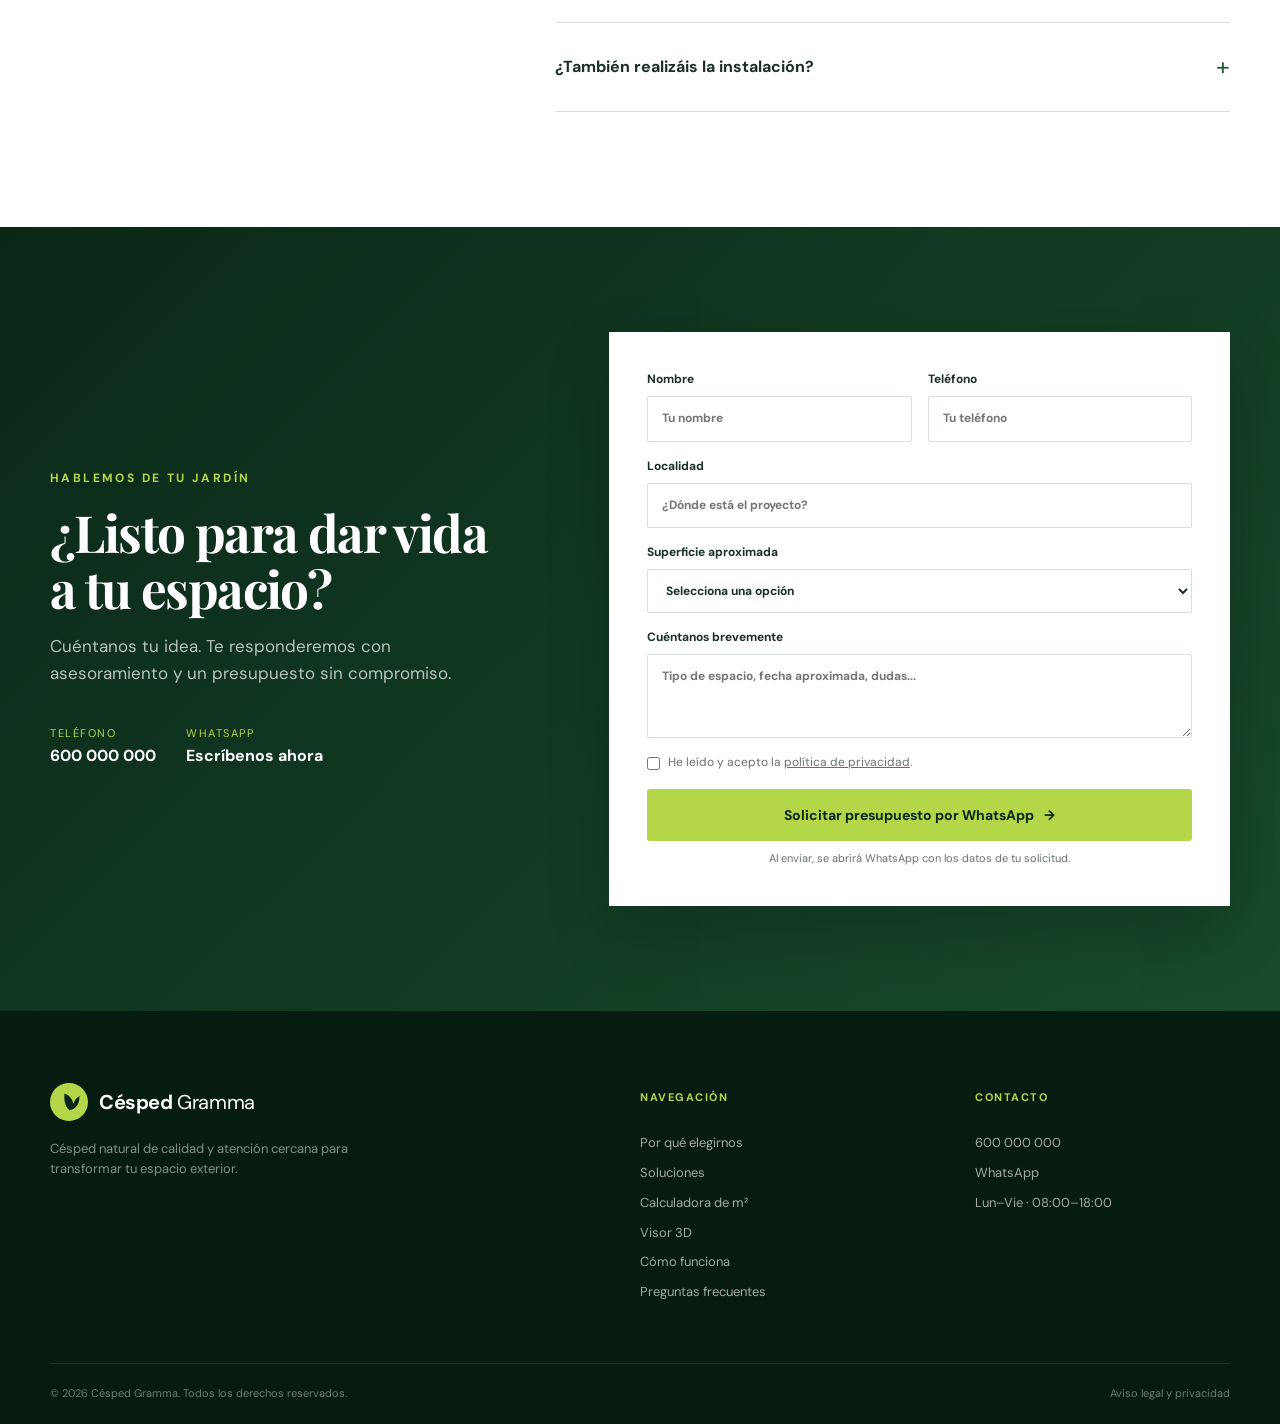
==== commit 725433b0: "feat: add turf area calculator" ====
--- a/index.html
+++ b/index.html
@@ -60,6 +60,7 @@
       <nav class="main-nav" id="main-nav" aria-label="Navegación principal">
         <a href="#ventajas">Por qué elegirnos</a>
         <a href="#soluciones">Soluciones</a>
+        <a href="#calculadora">Calculadora</a>
         <a href="#visor-3d">Visor 3D</a>
         <a href="#proceso">Cómo funciona</a>
         <a href="#preguntas">Preguntas</a>
@@ -145,6 +146,45 @@
       </div>
     </section>
 
+    <section class="section turf-calculator" id="calculadora">
+      <div class="container calculator-grid">
+        <div class="calculator-copy">
+          <p class="eyebrow eyebrow-light">Calcula sin compromiso</p>
+          <h2>¿Cuánto césped <span>necesitas?</span></h2>
+          <p>Introduce las medidas aproximadas de una zona rectangular. Te recomendamos añadir un pequeño margen para recortes y ajustes durante la instalación.</p>
+          <div class="calculator-benefits">
+            <span><b>01</b>Cálculo instantáneo</span>
+            <span><b>02</b>Margen configurable</span>
+            <span><b>03</b>Consulta por WhatsApp</span>
+          </div>
+        </div>
+
+        <form class="calculator-card" id="area-calculator">
+          <div class="calculator-title">
+            <div><span>Paso 1 de 1</span><strong>Medidas de tu zona</strong></div>
+            <svg aria-hidden="true" viewBox="0 0 48 48"><path d="M8 36V12h32v24H8Zm0-16h6m-6 8h6m26-8h-6m6 8h-6M20 12v6m8-6v6m-8 18v-6m8 6v-6"/></svg>
+          </div>
+          <div class="calculator-fields">
+            <label>Largo de la zona <span><input name="length" type="number" min="0.1" step="0.1" inputmode="decimal" placeholder="Ej. 10" required> metros</span></label>
+            <span class="times" aria-hidden="true">×</span>
+            <label>Ancho de la zona <span><input name="width" type="number" min="0.1" step="0.1" inputmode="decimal" placeholder="Ej. 6" required> metros</span></label>
+          </div>
+          <fieldset class="margin-options">
+            <legend>Margen para recortes</legend>
+            <label><input type="radio" name="margin" value="5" checked><span><b>5%</b>Zona sencilla</span></label>
+            <label><input type="radio" name="margin" value="10"><span><b>10%</b>Muchos recortes</span></label>
+            <label><input type="radio" name="margin" value="0"><span><b>0%</b>Sin margen</span></label>
+          </fieldset>
+          <div class="calculator-result" aria-live="polite">
+            <div><span>Superficie exacta</span><strong><output id="exact-area">0,00</output> m²</strong></div>
+            <div class="recommended"><span>Cantidad orientativa</span><strong><output id="recommended-area">0,00</output> m²</strong></div>
+          </div>
+          <button class="button button-primary button-full" id="send-calculation" type="submit" disabled>Consultar esta cantidad por WhatsApp <span>→</span></button>
+          <p class="form-note">Puedes repetir el cálculo por cada zona y sumar los resultados. Confirmaremos la cantidad definitiva contigo.</p>
+        </form>
+      </div>
+    </section>
+
     <section class="section product-viewer" id="visor-3d">
       <div class="container viewer-grid">
         <div class="viewer-copy">
@@ -244,7 +284,7 @@
   <footer class="site-footer">
     <div class="container footer-main">
       <div><a class="brand brand-footer" href="#inicio"><span class="brand-mark" aria-hidden="true"><svg viewBox="0 0 40 40"><path d="M20 34C12 26 11 17 12 7c8 3 13 9 14 17 2-6 5-10 10-13 0 12-4 20-16 23Z"/></svg></span><span><strong>Césped</strong> Gramma</span></a><p>Césped natural de calidad y atención cercana para transformar tu espacio exterior.</p></div>
-      <div><h3>Navegación</h3><a href="#ventajas">Por qué elegirnos</a><a href="#soluciones">Soluciones</a><a href="#visor-3d">Visor 3D</a><a href="#proceso">Cómo funciona</a><a href="#preguntas">Preguntas frecuentes</a></div>
+      <div><h3>Navegación</h3><a href="#ventajas">Por qué elegirnos</a><a href="#soluciones">Soluciones</a><a href="#calculadora">Calculadora de m²</a><a href="#visor-3d">Visor 3D</a><a href="#proceso">Cómo funciona</a><a href="#preguntas">Preguntas frecuentes</a></div>
       <div><h3>Contacto</h3><a class="js-phone" href="#" data-contact-phone>600 000 000</a><a class="js-whatsapp" href="#">WhatsApp</a><span data-contact-hours>Lun–Vie · 08:00–18:00</span></div>
     </div>
     <div class="container footer-bottom"><span>© <span id="year"></span> Césped Gramma. Todos los derechos reservados.</span><span><a href="aviso-legal.html">Aviso legal y privacidad</a></span></div>
--- a/css/styles.css
+++ b/css/styles.css
@@ -12,11 +12,12 @@
 .trust-strip{background:var(--green-950);color:#fff}.trust-grid{min-height:120px;display:grid;grid-template-columns:repeat(3,1fr)}.trust-grid>div{display:flex;gap:20px;align-items:center;padding:22px 34px;border-right:1px solid rgba(255,255,255,.12)}.trust-grid>div:last-child{border:0}.trust-grid strong{font-family:"Playfair Display",serif;color:var(--lime);font-size:28px;font-weight:600}.trust-grid span{display:flex;flex-direction:column;font-size:13px;color:rgba(255,255,255,.64)}.trust-grid b{font-size:15px;color:#fff}
 .section{padding:115px 0}.section h2{font-size:clamp(39px,4.5vw,58px);color:var(--green-950)}.intro .split{display:grid;grid-template-columns:.8fr 1.2fr;gap:100px;align-items:start}.intro .large-copy{font-size:21px;line-height:1.65;color:var(--ink);margin:2px 0 18px}.intro p:not(.large-copy){color:var(--muted)}
 .section-soft{background:var(--cream)}.section-heading{display:flex;align-items:end;justify-content:space-between;gap:60px;margin-bottom:50px}.section-heading>p{max-width:450px;color:var(--muted);margin:0}.cards{display:grid;grid-template-columns:repeat(3,1fr);gap:18px}.service-card{position:relative;background:#fff;padding:40px 35px 35px;min-height:345px;border:1px solid #ebe7dc;display:flex;flex-direction:column;transition:transform .25s,box-shadow .25s}.service-card:hover{transform:translateY(-7px);box-shadow:var(--shadow)}.service-card.featured{background:var(--green-900);color:#fff;border-color:var(--green-900)}.card-tag{position:absolute;right:20px;top:20px;padding:4px 9px;background:var(--lime);color:var(--green-950);font-size:10px;text-transform:uppercase;font-weight:700;letter-spacing:.8px}.card-icon{width:56px;height:56px;border-radius:50%;background:#eef3e4;display:grid;place-items:center;color:var(--green-700);margin-bottom:45px}.featured .card-icon{background:rgba(255,255,255,.1);color:var(--lime)}.card-icon svg{width:32px;fill:none;stroke:currentColor;stroke-width:1.6}.service-card h3{margin:0 0 12px;font-family:"Playfair Display",serif;font-size:25px}.service-card p{margin:0 0 25px;color:var(--muted);font-size:14px}.featured p{color:rgba(255,255,255,.68)}.text-link{margin-top:auto;font-size:13px;font-weight:700;color:var(--green-700)}.text-link span{color:var(--lime);font-size:18px;margin-left:6px}.featured .text-link{color:#fff}
+.turf-calculator{background:var(--green-950);color:#fff;overflow:hidden}.calculator-grid{display:grid;grid-template-columns:.8fr 1.2fr;gap:90px;align-items:center}.calculator-copy h2{color:#fff}.calculator-copy>p:not(.eyebrow){color:rgba(255,255,255,.68);max-width:450px;font-size:17px;margin:24px 0 38px}.calculator-benefits{display:flex;gap:28px;flex-wrap:wrap}.calculator-benefits span{display:flex;flex-direction:column;color:rgba(255,255,255,.57);font-size:11px}.calculator-benefits b{font-family:"Playfair Display",serif;color:var(--lime);font-size:21px}.calculator-card{background:#fff;color:var(--ink);padding:35px 38px;box-shadow:0 28px 65px rgba(0,0,0,.22)}.calculator-title{display:flex;align-items:center;justify-content:space-between;padding-bottom:22px;border-bottom:1px solid var(--line)}.calculator-title>div{display:flex;flex-direction:column}.calculator-title span{font-size:10px;text-transform:uppercase;letter-spacing:1.2px;color:var(--green-700);font-weight:700}.calculator-title strong{font-family:"Playfair Display",serif;font-size:24px}.calculator-title svg{width:39px;fill:none;stroke:var(--green-700);stroke-width:1.5}.calculator-fields{display:grid;grid-template-columns:1fr 25px 1fr;align-items:end;gap:12px;margin:27px 0}.calculator-fields label{font-size:12px;font-weight:700}.calculator-fields label span{height:48px;margin-top:8px;display:flex;align-items:center;border:1px solid var(--line);padding-right:13px;color:var(--muted);font-size:11px;font-weight:400}.calculator-fields input{width:100%;height:100%;min-width:0;border:0;padding:0 12px;outline:0;font-size:16px;color:var(--ink)}.calculator-fields label span:focus-within{border-color:var(--green-700);box-shadow:0 0 0 3px rgba(35,95,57,.1)}.times{text-align:center;padding-bottom:13px;color:var(--muted);font-size:20px}.margin-options{border:0;padding:0;margin:0 0 25px}.margin-options legend{font-size:12px;font-weight:700;margin-bottom:9px}.margin-options{display:grid;grid-template-columns:repeat(3,1fr);gap:8px}.margin-options legend{grid-column:1/-1}.margin-options label{cursor:pointer}.margin-options input{position:absolute;opacity:0;pointer-events:none}.margin-options label span{display:flex;flex-direction:column;padding:10px 12px;border:1px solid var(--line);font-size:10px;color:var(--muted);transition:.2s}.margin-options label b{color:var(--ink);font-size:13px}.margin-options input:checked+span{border-color:var(--green-700);background:#f0f5eb;box-shadow:inset 0 0 0 1px var(--green-700)}.margin-options input:focus-visible+span{outline:3px solid rgba(35,95,57,.22)}.calculator-result{display:grid;grid-template-columns:1fr 1fr;margin:0 0 18px;background:var(--cream)}.calculator-result>div{padding:15px 18px;display:flex;flex-direction:column}.calculator-result span{font-size:10px;text-transform:uppercase;letter-spacing:.8px;color:var(--muted)}.calculator-result strong{font-family:"Playfair Display",serif;font-size:23px;color:var(--green-950)}.calculator-result .recommended{background:var(--lime)}.calculator-result .recommended span{color:rgba(11,39,24,.65)}.calculator-card button:disabled{opacity:.45;cursor:not-allowed;transform:none}
 .product-viewer{overflow:hidden;background:#fff}.viewer-grid{display:grid;grid-template-columns:.8fr 1.2fr;gap:80px;align-items:center}.viewer-copy>p:not(.eyebrow):not(.viewer-note){color:var(--muted);font-size:17px;margin:24px 0}.layer-list{list-style:none;padding:0;margin:30px 0}.layer-list li{display:flex;align-items:flex-start;gap:15px;padding:13px 0;border-bottom:1px solid #edf0ec}.layer-list span{display:flex;flex-direction:column;color:var(--muted);font-size:13px}.layer-list strong{color:var(--ink);font-size:14px}.layer-dot{flex:none;width:11px;height:11px;border-radius:50%;margin-top:7px;box-shadow:0 0 0 5px rgba(16,53,32,.06)}.layer-dot-grass{background:#61a72f}.layer-dot-root{background:#9b7449}.layer-dot-soil{background:#493324}.viewer-note{font-size:11px;color:#89958e}.viewer-panel{position:relative;background:linear-gradient(145deg,#f6f3e9,#e7eadf);border:1px solid #e2e6dc;box-shadow:var(--shadow);user-select:none}.viewer-toolbar{height:48px;padding:0 18px;display:flex;align-items:center;justify-content:space-between;border-bottom:1px solid rgba(16,53,32,.1);font-size:10px;text-transform:uppercase;letter-spacing:1.2px;color:var(--muted)}.viewer-toolbar span:first-child{font-weight:700;color:var(--green-900)}.viewer-toolbar i{display:inline-block;width:7px;height:7px;border-radius:50%;background:#69ac37;margin-right:7px;box-shadow:0 0 0 4px rgba(105,172,55,.14)}.scene{height:440px;position:relative;display:grid;place-items:center;perspective:900px;overflow:hidden;cursor:grab;background:radial-gradient(circle at 50% 58%,rgba(255,255,255,.9),transparent 55%)}.scene:active{cursor:grabbing}.grass-model{position:relative;width:330px;height:220px;transform-style:preserve-3d;transform:rotateX(58deg) rotateZ(-34deg);transition:transform .7s cubic-bezier(.2,.75,.25,1)}.model-top{position:absolute;inset:0;background:linear-gradient(135deg,#386f25,#79aa38 48%,#2f6623);border-radius:4px;transform:translateZ(20px);transform-style:preserve-3d;box-shadow:inset 0 0 28px rgba(8,47,20,.25)}.blade{position:absolute;bottom:auto;width:2px;height:var(--blade-height);background:linear-gradient(#9bce51,#286a2b);transform-origin:bottom;transform:translate3d(0,0,20px) rotateX(var(--blade-tilt));border-radius:100% 100% 0 0;opacity:.95}.model-side{position:absolute;background:#58412b;transform-origin:bottom;overflow:hidden}.model-side-front{width:330px;height:42px;bottom:-42px;left:0;transform:rotateX(-90deg);background:linear-gradient(#776044 0 16%,#4e3828 17% 100%)}.model-side-right{width:42px;height:220px;right:-42px;top:0;transform-origin:left;transform:rotateY(90deg);background:linear-gradient(90deg,#634b33,#36261c)}.roots{position:absolute;inset:5px 0 0;background:repeating-linear-gradient(105deg,transparent 0 15px,rgba(216,190,139,.58) 16px,transparent 18px)}.model-shadow{position:absolute;inset:-20px;transform:translateZ(-45px);background:rgba(12,27,15,.22);filter:blur(24px)}.model-label{position:absolute;padding:7px 11px;background:rgba(255,255,255,.88);border:1px solid rgba(16,53,32,.12);font-size:10px;font-weight:700;text-transform:uppercase;letter-spacing:.7px;color:var(--green-900);pointer-events:none;backdrop-filter:blur(5px)}.label-grass{right:7%;top:25%}.label-root{left:6%;bottom:21%}.viewer-controls{display:grid;grid-template-columns:repeat(4,1fr);border-top:1px solid rgba(16,53,32,.1)}.viewer-controls button{height:52px;padding:0 8px;border:0;border-right:1px solid rgba(16,53,32,.1);background:rgba(255,255,255,.52);color:var(--muted);font-size:10px;font-weight:700;text-transform:uppercase;letter-spacing:.5px}.viewer-controls button:last-child{border-right:0}.viewer-controls button:hover,.viewer-controls button.active{background:var(--green-900);color:#fff}.viewer-controls button[data-view="auto"].active{background:var(--lime);color:var(--green-950)}
 .process{background:var(--green-900);color:#fff}.process-grid{display:grid;grid-template-columns:.85fr 1.15fr;gap:110px;align-items:center}.process h2{color:#fff}.process-copy>p:not(.eyebrow){color:rgba(255,255,255,.65);max-width:450px;margin:23px 0 32px}.steps{margin:0;padding:0;list-style:none}.steps li{display:grid;grid-template-columns:64px 1fr;gap:25px;padding:25px 0;border-bottom:1px solid rgba(255,255,255,.13)}.steps li:last-child{border:0}.steps>li>span{width:55px;height:55px;border:1px solid rgba(182,214,74,.55);color:var(--lime);display:grid;place-items:center;border-radius:50%;font-family:"Playfair Display",serif;font-size:23px}.steps h3{margin:0 0 5px;font-size:18px}.steps p{margin:0;color:rgba(255,255,255,.62);font-size:14px}
 .faq-grid{display:grid;grid-template-columns:.75fr 1.25fr;gap:100px}.faq-grid>div:first-child>p:last-child{color:var(--muted);max-width:350px;margin-top:25px}.accordion details{border-top:1px solid var(--line)}.accordion details:last-child{border-bottom:1px solid var(--line)}.accordion summary{list-style:none;display:flex;justify-content:space-between;align-items:center;gap:20px;padding:24px 0;font-weight:700;cursor:pointer}.accordion summary::-webkit-details-marker{display:none}.accordion summary span{font-size:25px;color:var(--green-700);font-weight:400;transition:transform .2s}.accordion details[open] summary span{transform:rotate(45deg)}.accordion details p{margin:-5px 40px 24px 0;color:var(--muted);font-size:14px}
 .contact-section{padding:105px 0;background:linear-gradient(135deg,var(--green-950),#174b2c);color:#fff}.contact-grid{display:grid;grid-template-columns:.85fr 1.15fr;gap:100px;align-items:center}.contact-copy h2{font-size:clamp(40px,4vw,56px);color:#fff}.contact-copy>p:not(.eyebrow){color:rgba(255,255,255,.7);max-width:430px;font-size:17px}.direct-contact{display:flex;gap:30px;margin-top:38px}.direct-contact a{display:flex;flex-direction:column}.direct-contact span{font-size:11px;text-transform:uppercase;letter-spacing:1.5px;color:var(--lime)}.direct-contact strong{font-size:16px}.contact-form{background:#fff;color:var(--ink);padding:38px;box-shadow:0 25px 60px rgba(0,0,0,.2)}.field-row{display:grid;grid-template-columns:1fr 1fr;gap:16px}.contact-form label{display:block;margin-bottom:15px;font-size:12px;font-weight:700}.contact-form input,.contact-form select,.contact-form textarea{display:block;width:100%;margin-top:7px;border:1px solid var(--line);border-radius:2px;padding:12px 14px;color:var(--ink);background:#fff;outline:0}.contact-form input:focus,.contact-form select:focus,.contact-form textarea:focus{border-color:var(--green-700);box-shadow:0 0 0 3px rgba(35,95,57,.1)}.contact-form textarea{resize:vertical}.contact-form .privacy{display:flex;align-items:flex-start;gap:8px;font-weight:400;color:var(--muted)}.privacy input{width:auto;margin:4px 0}.privacy a{text-decoration:underline}.form-note{text-align:center;color:var(--muted);font-size:11px;margin:9px 0 0}
 .site-footer{background:#071c11;color:#fff;padding-top:72px}.footer-main{display:grid;grid-template-columns:2fr 1fr 1fr;gap:80px;padding-bottom:60px}.brand-footer{margin-bottom:18px}.footer-main>div:first-child p{max-width:350px;color:rgba(255,255,255,.5);font-size:13px}.footer-main h3{text-transform:uppercase;color:var(--lime);letter-spacing:1.5px;font-size:11px;margin:6px 0 18px}.footer-main>div:not(:first-child){display:flex;flex-direction:column;gap:9px;font-size:13px;color:rgba(255,255,255,.62)}.footer-main a:hover{color:#fff}.footer-bottom{border-top:1px solid rgba(255,255,255,.1);padding:21px 0;display:flex;justify-content:space-between;color:rgba(255,255,255,.42);font-size:11px}.floating-whatsapp{position:fixed;z-index:15;right:24px;bottom:24px;background:#25d366;color:#092c18;display:flex;align-items:center;gap:9px;padding:12px 17px;border-radius:30px;box-shadow:0 8px 28px rgba(0,0,0,.25);font-size:13px;font-weight:700;transition:transform .2s}.floating-whatsapp:hover{transform:translateY(-3px)}.floating-whatsapp svg{width:23px;fill:currentColor}
-@media(max-width:900px){.site-header{position:absolute}.menu-toggle{display:block}.main-nav{position:absolute;left:0;right:0;top:84px;background:var(--green-950);padding:24px 20px;display:none;flex-direction:column;align-items:stretch;gap:20px}.main-nav.open{display:flex}.hero{min-height:760px}.hero-overlay{background:linear-gradient(90deg,rgba(5,27,15,.9),rgba(5,27,15,.58))}.trust-grid{grid-template-columns:1fr}.trust-grid>div{border-right:0;border-bottom:1px solid rgba(255,255,255,.1);padding:20px 0}.intro .split,.viewer-grid,.process-grid,.faq-grid,.contact-grid{grid-template-columns:1fr;gap:50px}.section-heading{align-items:start;flex-direction:column;gap:20px}.cards{grid-template-columns:1fr}.service-card{min-height:300px}.process-grid{gap:40px}.footer-main{grid-template-columns:1.4fr 1fr 1fr;gap:35px}}
-@media(max-width:600px){.container{width:min(calc(100% - 30px),var(--container))}.header-inner{height:74px}.main-nav{top:74px}.brand{font-size:18px}.brand-mark{width:34px;height:34px}.hero{min-height:760px}.hero-content{padding-top:90px}.hero-lead{font-size:16px}.hero-actions{flex-direction:column;align-items:stretch}.hero-proof{flex-direction:column;gap:5px;margin-top:26px}.trust-grid>div{padding-inline:8px}.section{padding:78px 0}.intro .split{gap:32px}.section-heading{margin-bottom:32px}.service-card{padding:32px 28px}.card-icon{margin-bottom:30px}.scene{height:330px}.grass-model{width:235px;height:155px}.model-side-front{width:235px}.model-side-right{height:155px}.viewer-toolbar span:last-child{display:none}.viewer-controls{grid-template-columns:1fr 1fr}.viewer-controls button{border-bottom:1px solid rgba(16,53,32,.1)}.model-label{display:none}.process{padding-block:78px}.steps li{grid-template-columns:48px 1fr;gap:17px}.steps>li>span{width:45px;height:45px}.faq-grid{gap:35px}.contact-section{padding:75px 0}.contact-grid{gap:35px}.direct-contact{flex-direction:column;gap:15px}.contact-form{padding:25px 20px}.field-row{grid-template-columns:1fr}.footer-main{grid-template-columns:1fr;gap:30px}.footer-bottom{flex-direction:column;gap:8px}.floating-whatsapp{right:15px;bottom:15px;width:52px;height:52px;padding:0;justify-content:center}.floating-whatsapp span{display:none}}
+@media(max-width:900px){.site-header{position:absolute}.menu-toggle{display:block}.main-nav{position:absolute;left:0;right:0;top:84px;background:var(--green-950);padding:24px 20px;display:none;flex-direction:column;align-items:stretch;gap:20px}.main-nav.open{display:flex}.hero{min-height:760px}.hero-overlay{background:linear-gradient(90deg,rgba(5,27,15,.9),rgba(5,27,15,.58))}.trust-grid{grid-template-columns:1fr}.trust-grid>div{border-right:0;border-bottom:1px solid rgba(255,255,255,.1);padding:20px 0}.intro .split,.calculator-grid,.viewer-grid,.process-grid,.faq-grid,.contact-grid{grid-template-columns:1fr;gap:50px}.section-heading{align-items:start;flex-direction:column;gap:20px}.cards{grid-template-columns:1fr}.service-card{min-height:300px}.process-grid{gap:40px}.footer-main{grid-template-columns:1.4fr 1fr 1fr;gap:35px}}
+@media(max-width:600px){.container{width:min(calc(100% - 30px),var(--container))}.header-inner{height:74px}.main-nav{top:74px}.brand{font-size:18px}.brand-mark{width:34px;height:34px}.hero{min-height:760px}.hero-content{padding-top:90px}.hero-lead{font-size:16px}.hero-actions{flex-direction:column;align-items:stretch}.hero-proof{flex-direction:column;gap:5px;margin-top:26px}.trust-grid>div{padding-inline:8px}.section{padding:78px 0}.intro .split{gap:32px}.section-heading{margin-bottom:32px}.service-card{padding:32px 28px}.card-icon{margin-bottom:30px}.calculator-grid{gap:35px}.calculator-benefits{gap:18px}.calculator-card{padding:25px 20px}.calculator-fields{grid-template-columns:1fr}.calculator-fields .times{display:none}.margin-options{grid-template-columns:1fr}.calculator-result{grid-template-columns:1fr 1fr}.scene{height:330px}.grass-model{width:235px;height:155px}.model-side-front{width:235px}.model-side-right{height:155px}.viewer-toolbar span:last-child{display:none}.viewer-controls{grid-template-columns:1fr 1fr}.viewer-controls button{border-bottom:1px solid rgba(16,53,32,.1)}.model-label{display:none}.process{padding-block:78px}.steps li{grid-template-columns:48px 1fr;gap:17px}.steps>li>span{width:45px;height:45px}.faq-grid{gap:35px}.contact-section{padding:75px 0}.contact-grid{gap:35px}.direct-contact{flex-direction:column;gap:15px}.contact-form{padding:25px 20px}.field-row{grid-template-columns:1fr}.footer-main{grid-template-columns:1fr;gap:30px}.footer-bottom{flex-direction:column;gap:8px}.floating-whatsapp{right:15px;bottom:15px;width:52px;height:52px;padding:0;justify-content:center}.floating-whatsapp span{display:none}}
 @media(prefers-reduced-motion:reduce){html{scroll-behavior:auto}*,*:before,*:after{transition:none!important}}
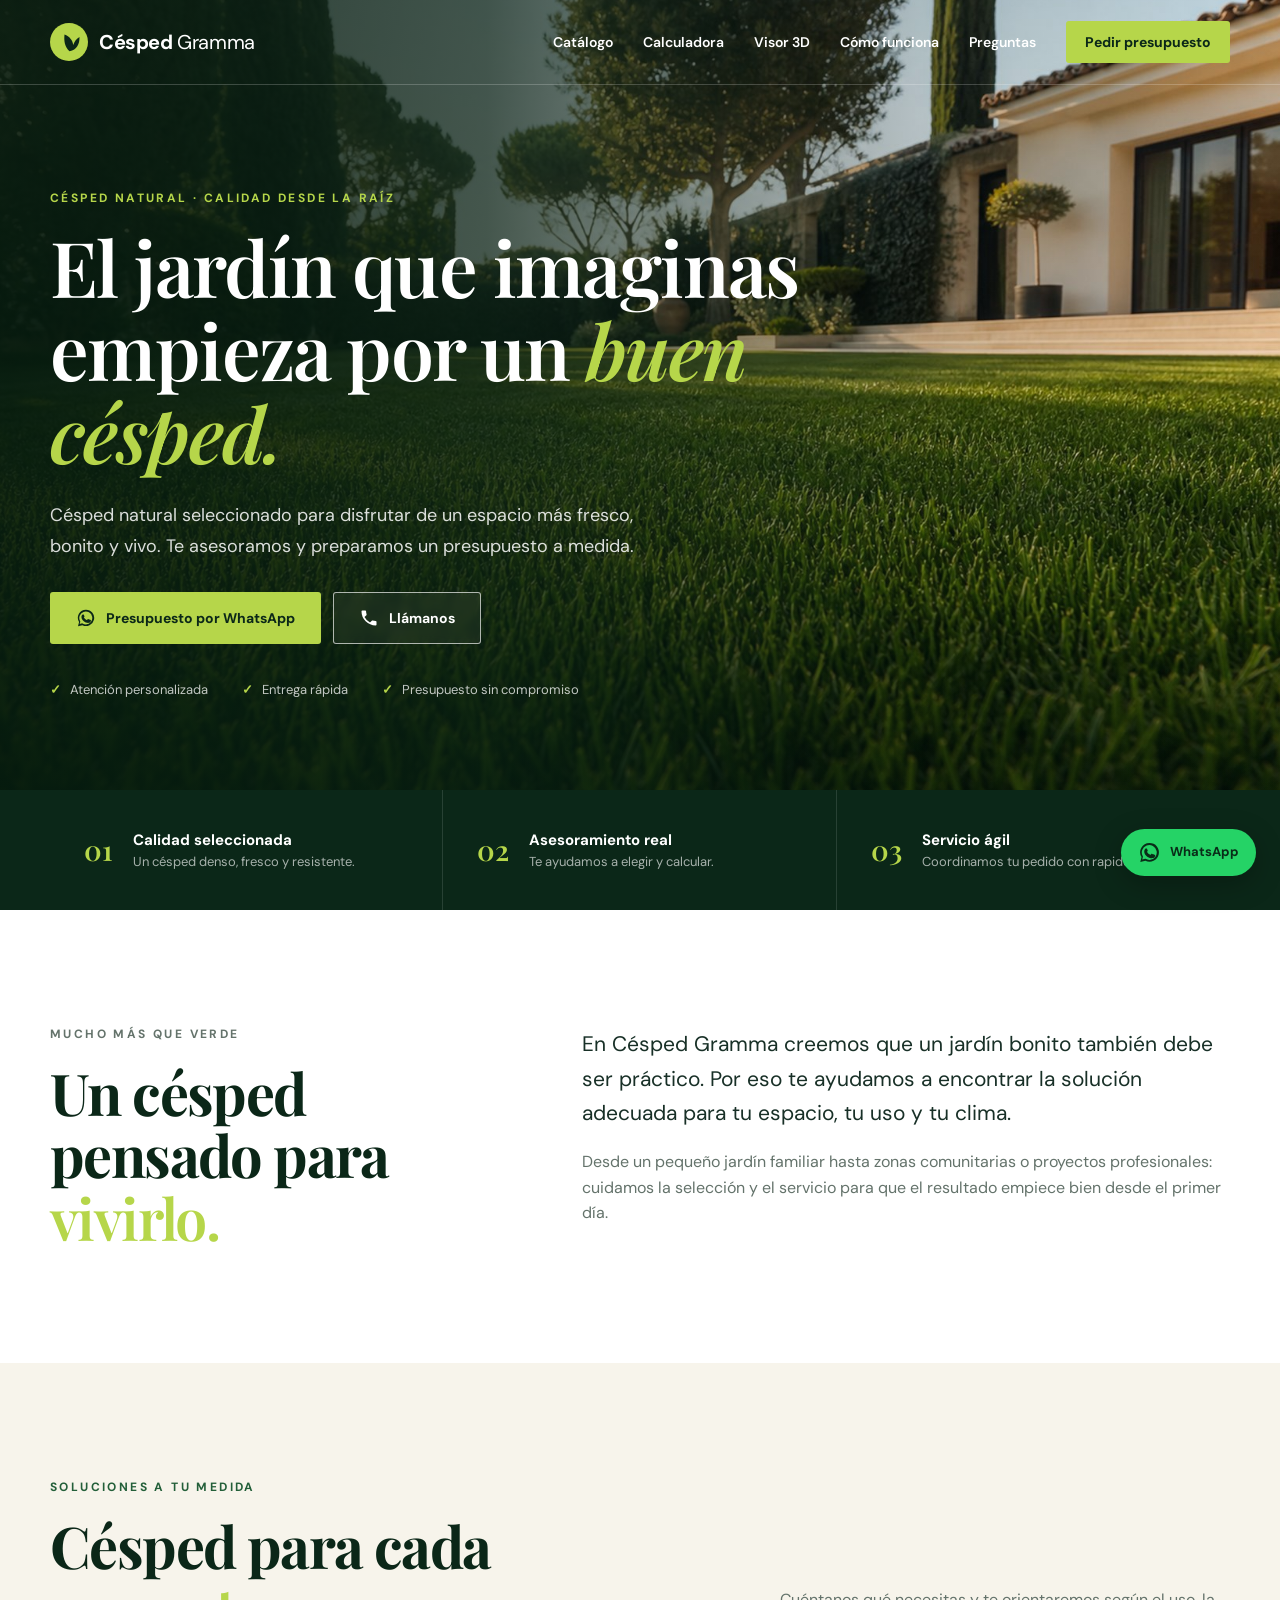
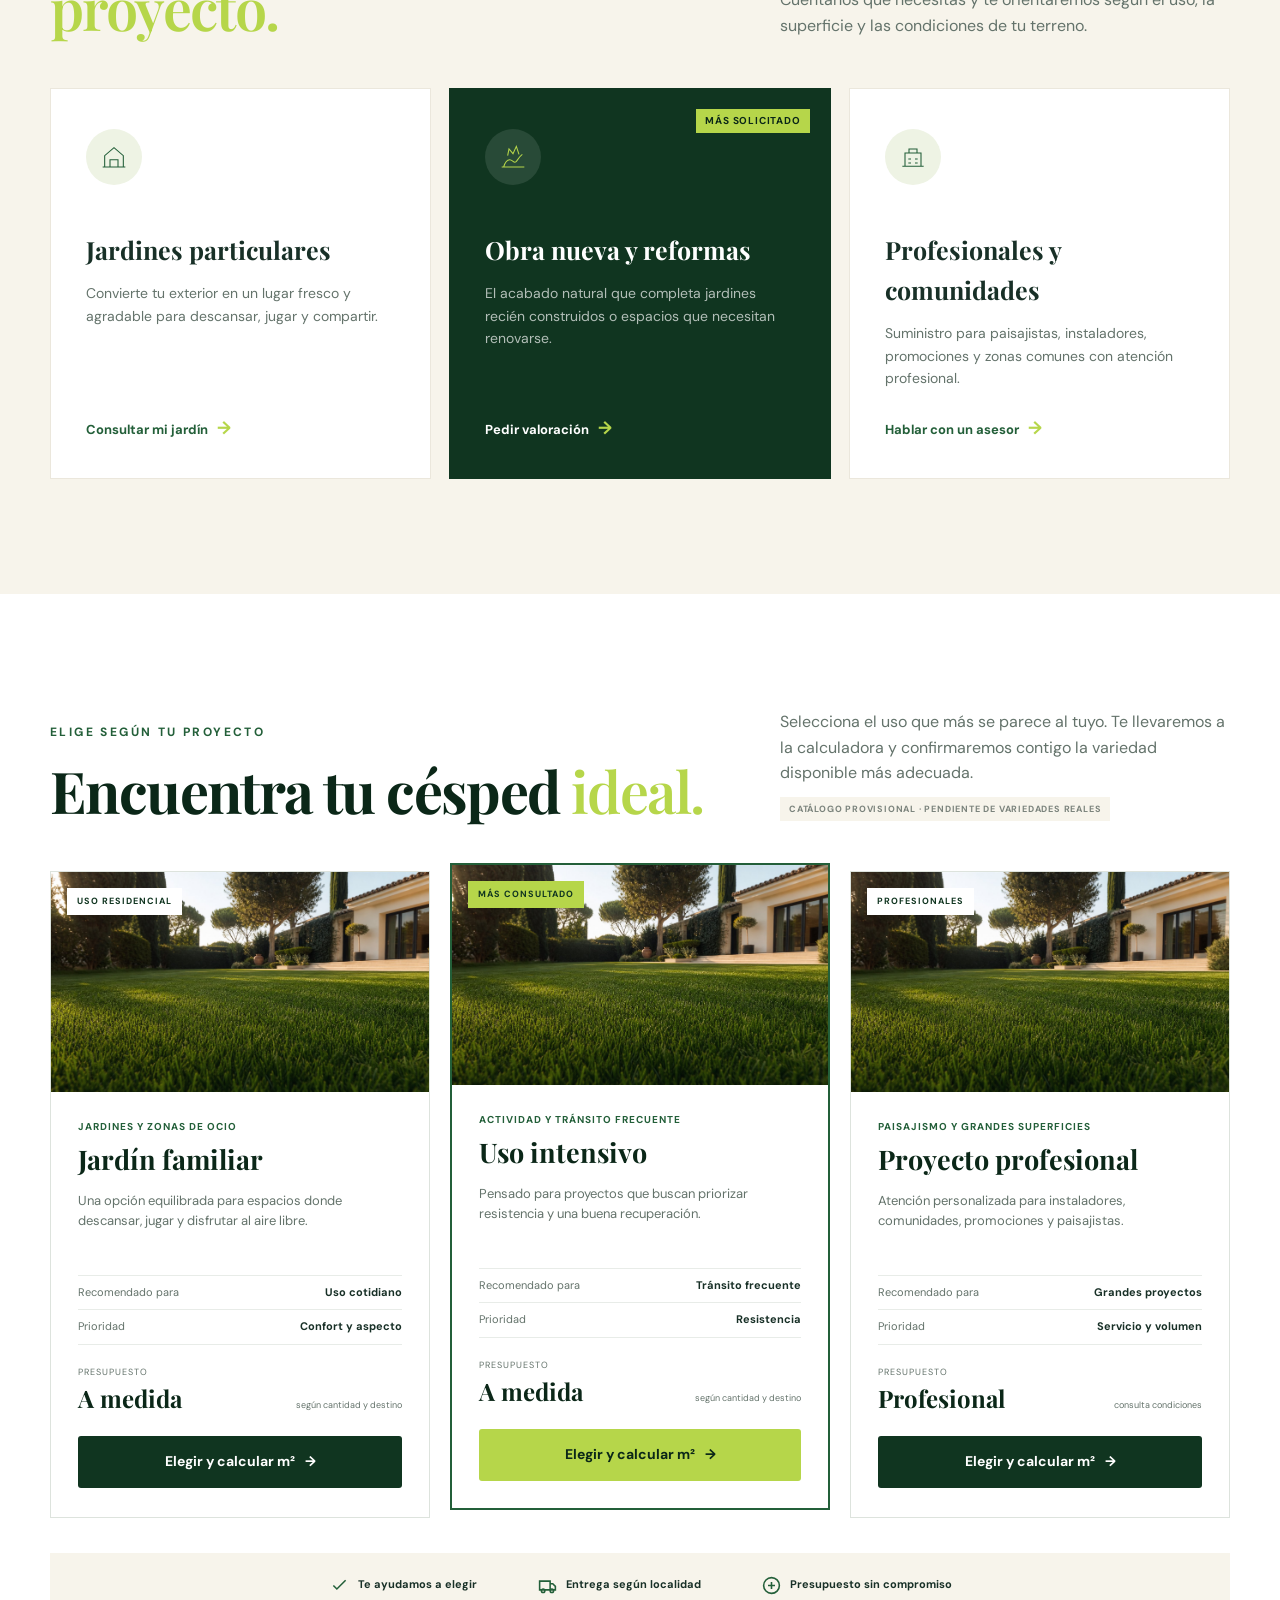
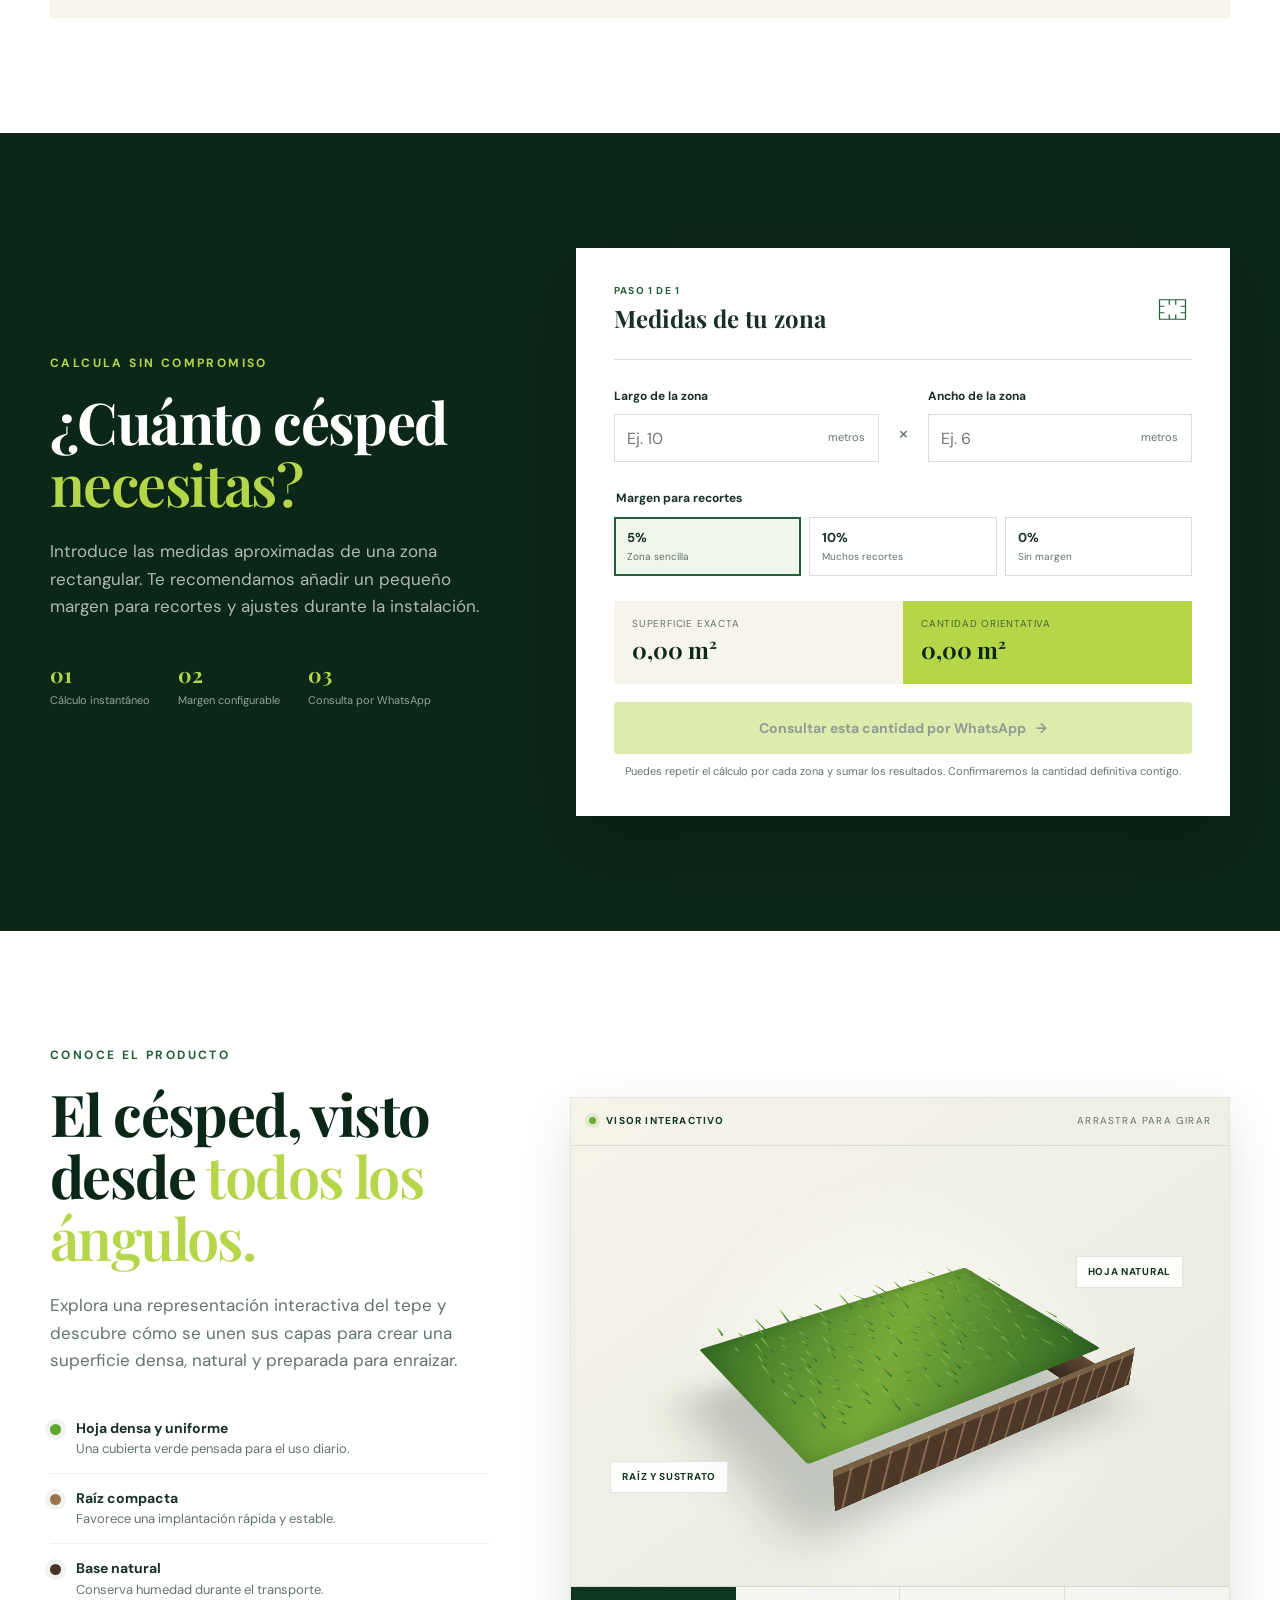
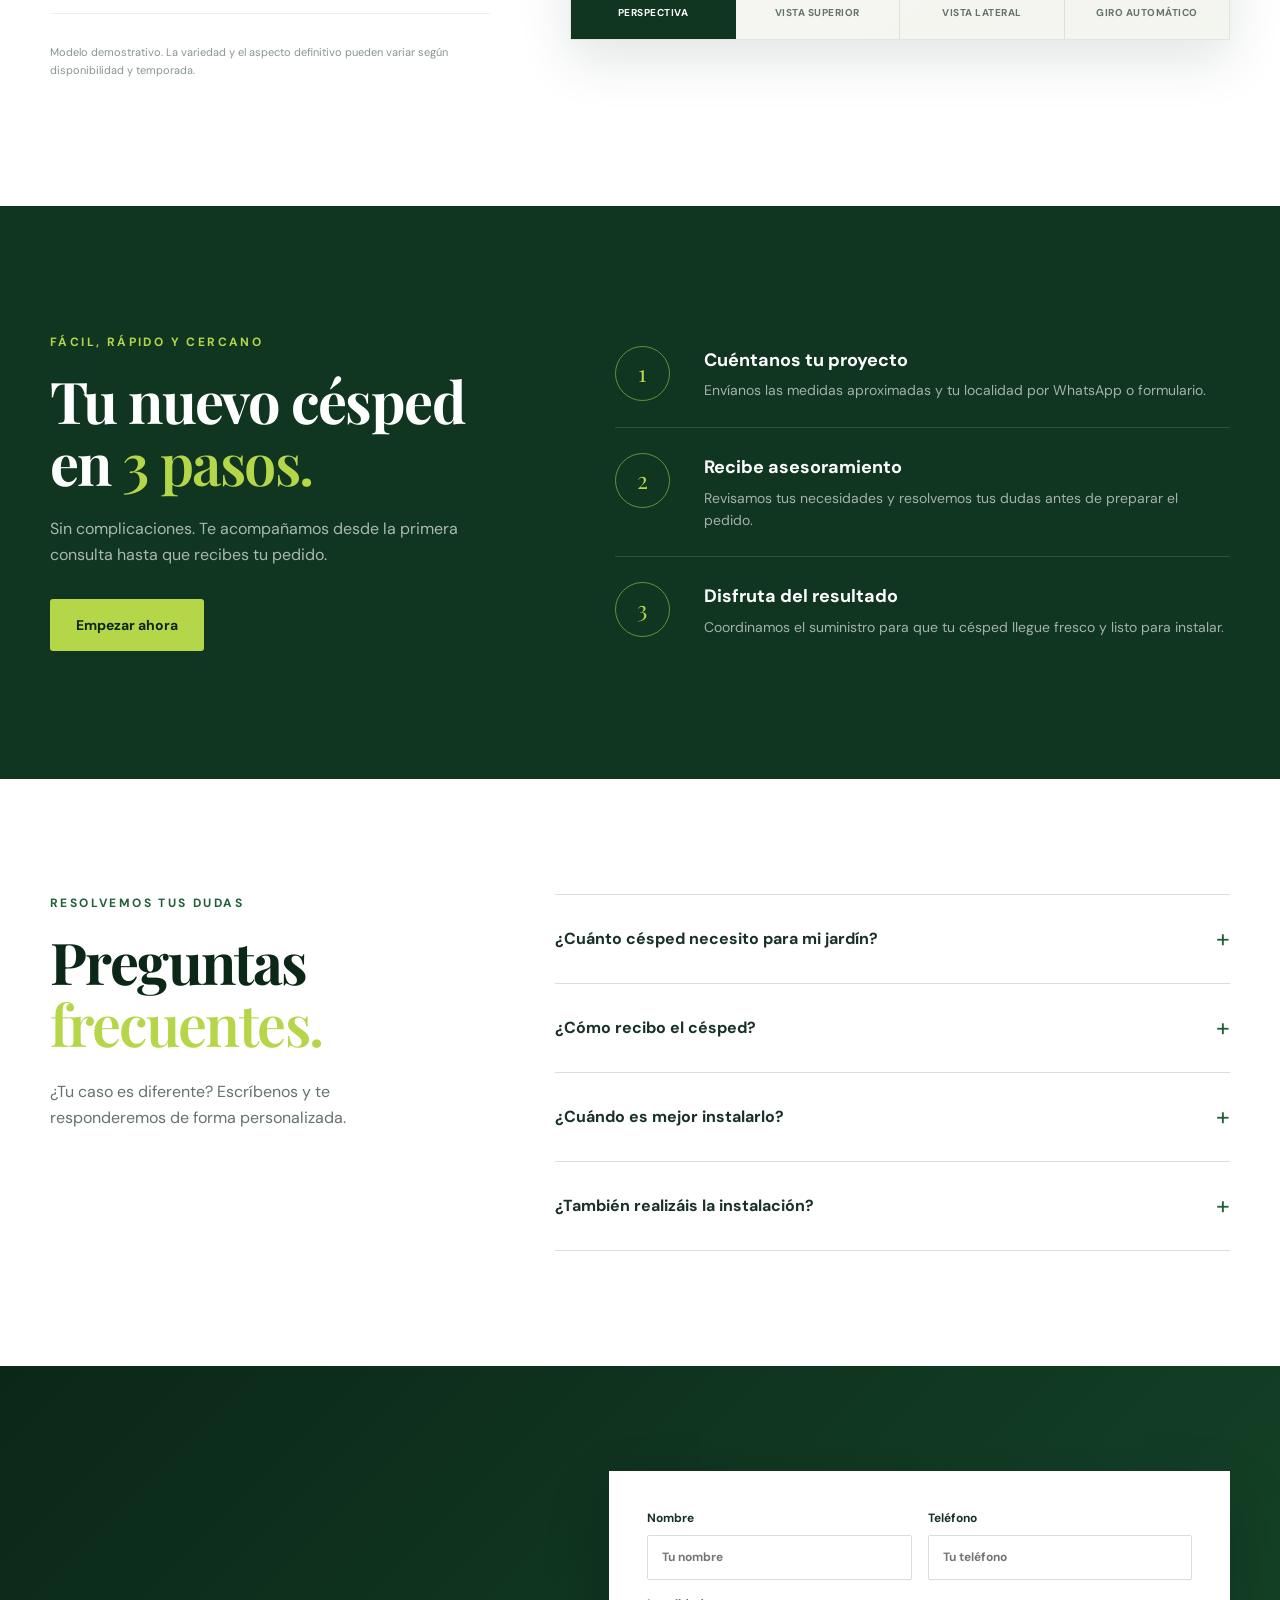
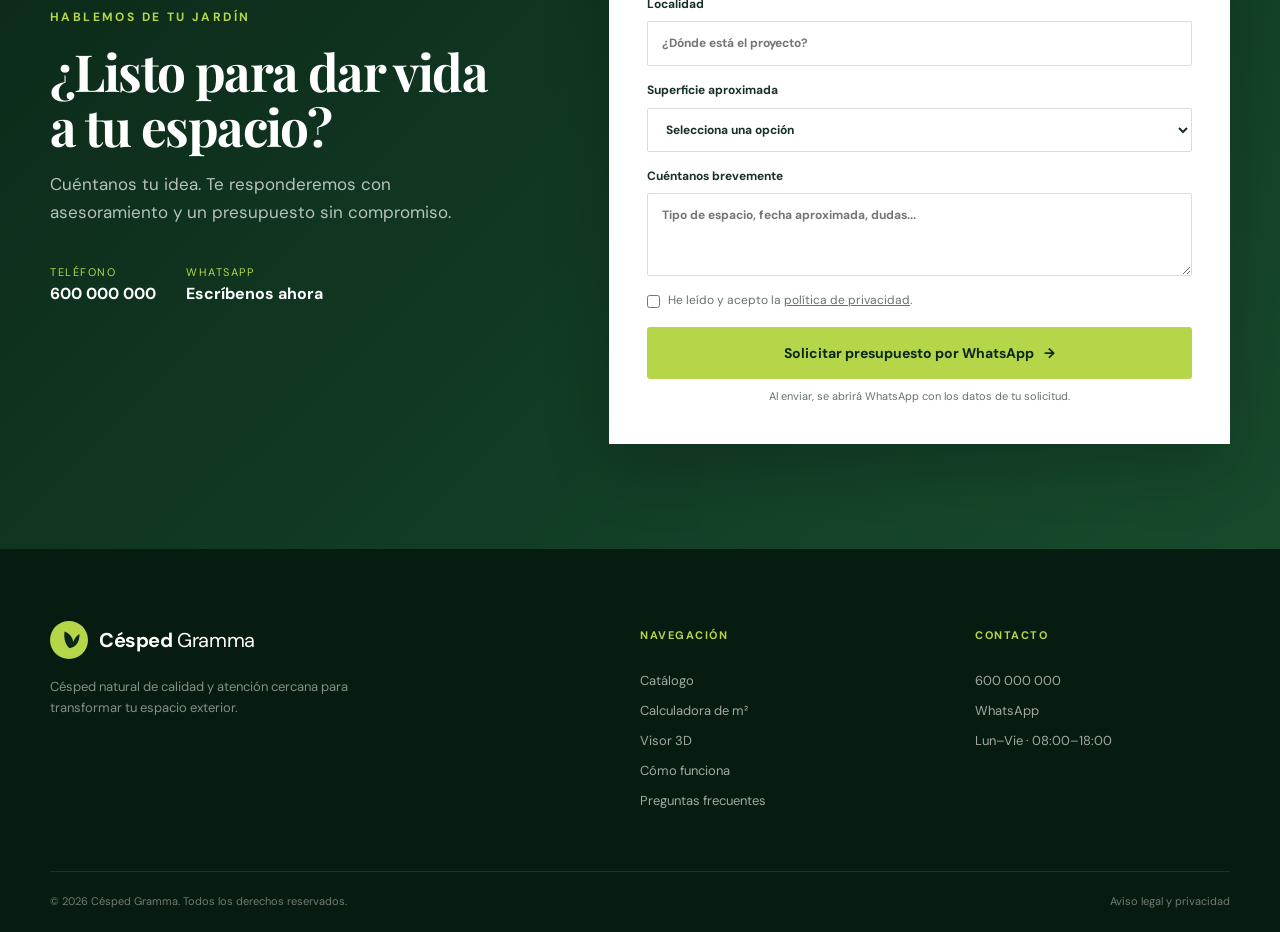
==== commit 99bc6205: "feat: add consultative product catalog" ====
--- a/index.html
+++ b/index.html
@@ -58,8 +58,7 @@
       </button>
 
       <nav class="main-nav" id="main-nav" aria-label="Navegación principal">
-        <a href="#ventajas">Por qué elegirnos</a>
-        <a href="#soluciones">Soluciones</a>
+        <a href="#catalogo">Catálogo</a>
         <a href="#calculadora">Calculadora</a>
         <a href="#visor-3d">Visor 3D</a>
         <a href="#proceso">Cómo funciona</a>
@@ -146,6 +145,74 @@
       </div>
     </section>
 
+    <section class="section shop-catalog" id="catalogo">
+      <div class="container">
+        <div class="section-heading catalog-heading">
+          <div><p class="eyebrow">Elige según tu proyecto</p><h2>Encuentra tu césped <span>ideal.</span></h2></div>
+          <div class="catalog-intro"><p>Selecciona el uso que más se parece al tuyo. Te llevaremos a la calculadora y confirmaremos contigo la variedad disponible más adecuada.</p><span>Catálogo provisional · Pendiente de variedades reales</span></div>
+        </div>
+
+        <div class="product-grid">
+          <article class="product-card" data-product-card="Jardín familiar">
+            <div class="product-image product-image-family">
+              <span class="product-badge">Uso residencial</span>
+            </div>
+            <div class="product-body">
+              <p class="product-kicker">Jardines y zonas de ocio</p>
+              <h3>Jardín familiar</h3>
+              <p class="product-description">Una opción equilibrada para espacios donde descansar, jugar y disfrutar al aire libre.</p>
+              <dl class="product-specs">
+                <div><dt>Recomendado para</dt><dd>Uso cotidiano</dd></div>
+                <div><dt>Prioridad</dt><dd>Confort y aspecto</dd></div>
+              </dl>
+              <div class="product-price"><span>Presupuesto</span><strong>A medida</strong><small>según cantidad y destino</small></div>
+              <button class="button button-dark button-full select-product" type="button" data-product="Jardín familiar">Elegir y calcular m² <span>→</span></button>
+            </div>
+          </article>
+
+          <article class="product-card product-card-featured" data-product-card="Uso intensivo">
+            <div class="product-image product-image-resistant">
+              <span class="product-badge">Más consultado</span>
+            </div>
+            <div class="product-body">
+              <p class="product-kicker">Actividad y tránsito frecuente</p>
+              <h3>Uso intensivo</h3>
+              <p class="product-description">Pensado para proyectos que buscan priorizar resistencia y una buena recuperación.</p>
+              <dl class="product-specs">
+                <div><dt>Recomendado para</dt><dd>Tránsito frecuente</dd></div>
+                <div><dt>Prioridad</dt><dd>Resistencia</dd></div>
+              </dl>
+              <div class="product-price"><span>Presupuesto</span><strong>A medida</strong><small>según cantidad y destino</small></div>
+              <button class="button button-primary button-full select-product" type="button" data-product="Uso intensivo">Elegir y calcular m² <span>→</span></button>
+            </div>
+          </article>
+
+          <article class="product-card" data-product-card="Proyecto profesional">
+            <div class="product-image product-image-pro">
+              <span class="product-badge">Profesionales</span>
+            </div>
+            <div class="product-body">
+              <p class="product-kicker">Paisajismo y grandes superficies</p>
+              <h3>Proyecto profesional</h3>
+              <p class="product-description">Atención personalizada para instaladores, comunidades, promociones y paisajistas.</p>
+              <dl class="product-specs">
+                <div><dt>Recomendado para</dt><dd>Grandes proyectos</dd></div>
+                <div><dt>Prioridad</dt><dd>Servicio y volumen</dd></div>
+              </dl>
+              <div class="product-price"><span>Presupuesto</span><strong>Profesional</strong><small>consulta condiciones</small></div>
+              <button class="button button-dark button-full select-product" type="button" data-product="Proyecto profesional">Elegir y calcular m² <span>→</span></button>
+            </div>
+          </article>
+        </div>
+
+        <div class="catalog-assurance">
+          <span><svg viewBox="0 0 24 24" aria-hidden="true"><path d="m5 12 4 4L19 6"/></svg> Te ayudamos a elegir</span>
+          <span><svg viewBox="0 0 24 24" aria-hidden="true"><path d="M3 7h12v10H3zM15 10h3l3 3v4h-6M7 20a2 2 0 1 0 0-4 2 2 0 0 0 0 4Zm10 0a2 2 0 1 0 0-4 2 2 0 0 0 0 4Z"/></svg> Entrega según localidad</span>
+          <span><svg viewBox="0 0 24 24" aria-hidden="true"><path d="M12 21a9 9 0 1 0 0-18 9 9 0 0 0 0 18Zm-4-9h8M12 8v8"/></svg> Presupuesto sin compromiso</span>
+        </div>
+      </div>
+    </section>
+
     <section class="section turf-calculator" id="calculadora">
       <div class="container calculator-grid">
         <div class="calculator-copy">
@@ -163,6 +230,9 @@
           <div class="calculator-title">
             <div><span>Paso 1 de 1</span><strong>Medidas de tu zona</strong></div>
             <svg aria-hidden="true" viewBox="0 0 48 48"><path d="M8 36V12h32v24H8Zm0-16h6m-6 8h6m26-8h-6m6 8h-6M20 12v6m8-6v6m-8 18v-6m8 6v-6"/></svg>
+          </div>
+          <div class="selected-product" id="selected-product" hidden>
+            <span>Selección</span><strong id="selected-product-name"></strong><button type="button" id="clear-product">Cambiar</button>
           </div>
           <div class="calculator-fields">
             <label>Largo de la zona <span><input name="length" type="number" min="0.1" step="0.1" inputmode="decimal" placeholder="Ej. 10" required> metros</span></label>
@@ -284,7 +354,7 @@
   <footer class="site-footer">
     <div class="container footer-main">
       <div><a class="brand brand-footer" href="#inicio"><span class="brand-mark" aria-hidden="true"><svg viewBox="0 0 40 40"><path d="M20 34C12 26 11 17 12 7c8 3 13 9 14 17 2-6 5-10 10-13 0 12-4 20-16 23Z"/></svg></span><span><strong>Césped</strong> Gramma</span></a><p>Césped natural de calidad y atención cercana para transformar tu espacio exterior.</p></div>
-      <div><h3>Navegación</h3><a href="#ventajas">Por qué elegirnos</a><a href="#soluciones">Soluciones</a><a href="#calculadora">Calculadora de m²</a><a href="#visor-3d">Visor 3D</a><a href="#proceso">Cómo funciona</a><a href="#preguntas">Preguntas frecuentes</a></div>
+      <div><h3>Navegación</h3><a href="#catalogo">Catálogo</a><a href="#calculadora">Calculadora de m²</a><a href="#visor-3d">Visor 3D</a><a href="#proceso">Cómo funciona</a><a href="#preguntas">Preguntas frecuentes</a></div>
       <div><h3>Contacto</h3><a class="js-phone" href="#" data-contact-phone>600 000 000</a><a class="js-whatsapp" href="#">WhatsApp</a><span data-contact-hours>Lun–Vie · 08:00–18:00</span></div>
     </div>
     <div class="container footer-bottom"><span>© <span id="year"></span> Césped Gramma. Todos los derechos reservados.</span><span><a href="aviso-legal.html">Aviso legal y privacidad</a></span></div>
--- a/css/styles.css
+++ b/css/styles.css
@@ -12,12 +12,14 @@
 .trust-strip{background:var(--green-950);color:#fff}.trust-grid{min-height:120px;display:grid;grid-template-columns:repeat(3,1fr)}.trust-grid>div{display:flex;gap:20px;align-items:center;padding:22px 34px;border-right:1px solid rgba(255,255,255,.12)}.trust-grid>div:last-child{border:0}.trust-grid strong{font-family:"Playfair Display",serif;color:var(--lime);font-size:28px;font-weight:600}.trust-grid span{display:flex;flex-direction:column;font-size:13px;color:rgba(255,255,255,.64)}.trust-grid b{font-size:15px;color:#fff}
 .section{padding:115px 0}.section h2{font-size:clamp(39px,4.5vw,58px);color:var(--green-950)}.intro .split{display:grid;grid-template-columns:.8fr 1.2fr;gap:100px;align-items:start}.intro .large-copy{font-size:21px;line-height:1.65;color:var(--ink);margin:2px 0 18px}.intro p:not(.large-copy){color:var(--muted)}
 .section-soft{background:var(--cream)}.section-heading{display:flex;align-items:end;justify-content:space-between;gap:60px;margin-bottom:50px}.section-heading>p{max-width:450px;color:var(--muted);margin:0}.cards{display:grid;grid-template-columns:repeat(3,1fr);gap:18px}.service-card{position:relative;background:#fff;padding:40px 35px 35px;min-height:345px;border:1px solid #ebe7dc;display:flex;flex-direction:column;transition:transform .25s,box-shadow .25s}.service-card:hover{transform:translateY(-7px);box-shadow:var(--shadow)}.service-card.featured{background:var(--green-900);color:#fff;border-color:var(--green-900)}.card-tag{position:absolute;right:20px;top:20px;padding:4px 9px;background:var(--lime);color:var(--green-950);font-size:10px;text-transform:uppercase;font-weight:700;letter-spacing:.8px}.card-icon{width:56px;height:56px;border-radius:50%;background:#eef3e4;display:grid;place-items:center;color:var(--green-700);margin-bottom:45px}.featured .card-icon{background:rgba(255,255,255,.1);color:var(--lime)}.card-icon svg{width:32px;fill:none;stroke:currentColor;stroke-width:1.6}.service-card h3{margin:0 0 12px;font-family:"Playfair Display",serif;font-size:25px}.service-card p{margin:0 0 25px;color:var(--muted);font-size:14px}.featured p{color:rgba(255,255,255,.68)}.text-link{margin-top:auto;font-size:13px;font-weight:700;color:var(--green-700)}.text-link span{color:var(--lime);font-size:18px;margin-left:6px}.featured .text-link{color:#fff}
+.shop-catalog{background:#fff}.catalog-heading{align-items:end}.catalog-intro{max-width:450px}.catalog-intro p{margin:0 0 8px;color:var(--muted)}.catalog-intro span{display:inline-block;padding:5px 9px;background:var(--cream);color:#7b837c;font-size:9px;text-transform:uppercase;letter-spacing:.8px;font-weight:700}.product-grid{display:grid;grid-template-columns:repeat(3,1fr);gap:20px}.product-card{border:1px solid #dde3dd;background:#fff;transition:transform .25s,box-shadow .25s}.product-card:hover{transform:translateY(-6px);box-shadow:var(--shadow)}.product-card.product-selected{box-shadow:0 0 0 3px var(--lime),var(--shadow)}.product-card-featured{border:2px solid var(--green-700);transform:translateY(-8px)}.product-card-featured:hover{transform:translateY(-13px)}.product-image{height:220px;position:relative;background-image:linear-gradient(180deg,transparent 50%,rgba(7,28,17,.28)),url('../assets/hero-cesped-gramma.jpg');background-size:cover}.product-image-family{background-position:20% 77%}.product-image-resistant{background-position:55% 72%}.product-image-pro{background-position:87% 66%}.product-badge{position:absolute;top:16px;left:16px;padding:6px 10px;background:#fff;color:var(--green-900);font-size:9px;text-transform:uppercase;letter-spacing:1px;font-weight:700}.product-card-featured .product-badge{background:var(--lime)}.product-body{padding:27px}.product-kicker{margin:0 0 3px;color:var(--green-700);font-size:10px;text-transform:uppercase;letter-spacing:1px;font-weight:700}.product-body h3{font-family:"Playfair Display",serif;font-size:27px;margin:0 0 9px;color:var(--green-950)}.product-description{min-height:66px;margin:0 0 18px;color:var(--muted);font-size:13px}.product-specs{margin:0 0 20px;border-top:1px solid #e8ece8}.product-specs div{display:flex;justify-content:space-between;gap:12px;padding:8px 0;border-bottom:1px solid #e8ece8;font-size:11px}.product-specs dt{color:var(--muted)}.product-specs dd{margin:0;font-weight:700;text-align:right}.product-price{display:grid;grid-template-columns:1fr auto;align-items:end;margin-bottom:18px}.product-price>span{grid-column:1/-1;color:var(--muted);font-size:9px;text-transform:uppercase;letter-spacing:1px}.product-price strong{font-family:"Playfair Display",serif;font-size:24px;color:var(--green-950)}.product-price small{color:var(--muted);font-size:9px;padding-bottom:5px}.catalog-assurance{margin-top:35px;padding:22px 25px;background:var(--cream);display:flex;justify-content:center;gap:60px}.catalog-assurance span{display:flex;align-items:center;gap:8px;font-size:11px;font-weight:700}.catalog-assurance svg{width:21px;fill:none;stroke:var(--green-700);stroke-width:1.8}
 .turf-calculator{background:var(--green-950);color:#fff;overflow:hidden}.calculator-grid{display:grid;grid-template-columns:.8fr 1.2fr;gap:90px;align-items:center}.calculator-copy h2{color:#fff}.calculator-copy>p:not(.eyebrow){color:rgba(255,255,255,.68);max-width:450px;font-size:17px;margin:24px 0 38px}.calculator-benefits{display:flex;gap:28px;flex-wrap:wrap}.calculator-benefits span{display:flex;flex-direction:column;color:rgba(255,255,255,.57);font-size:11px}.calculator-benefits b{font-family:"Playfair Display",serif;color:var(--lime);font-size:21px}.calculator-card{background:#fff;color:var(--ink);padding:35px 38px;box-shadow:0 28px 65px rgba(0,0,0,.22)}.calculator-title{display:flex;align-items:center;justify-content:space-between;padding-bottom:22px;border-bottom:1px solid var(--line)}.calculator-title>div{display:flex;flex-direction:column}.calculator-title span{font-size:10px;text-transform:uppercase;letter-spacing:1.2px;color:var(--green-700);font-weight:700}.calculator-title strong{font-family:"Playfair Display",serif;font-size:24px}.calculator-title svg{width:39px;fill:none;stroke:var(--green-700);stroke-width:1.5}.calculator-fields{display:grid;grid-template-columns:1fr 25px 1fr;align-items:end;gap:12px;margin:27px 0}.calculator-fields label{font-size:12px;font-weight:700}.calculator-fields label span{height:48px;margin-top:8px;display:flex;align-items:center;border:1px solid var(--line);padding-right:13px;color:var(--muted);font-size:11px;font-weight:400}.calculator-fields input{width:100%;height:100%;min-width:0;border:0;padding:0 12px;outline:0;font-size:16px;color:var(--ink)}.calculator-fields label span:focus-within{border-color:var(--green-700);box-shadow:0 0 0 3px rgba(35,95,57,.1)}.times{text-align:center;padding-bottom:13px;color:var(--muted);font-size:20px}.margin-options{border:0;padding:0;margin:0 0 25px}.margin-options legend{font-size:12px;font-weight:700;margin-bottom:9px}.margin-options{display:grid;grid-template-columns:repeat(3,1fr);gap:8px}.margin-options legend{grid-column:1/-1}.margin-options label{cursor:pointer}.margin-options input{position:absolute;opacity:0;pointer-events:none}.margin-options label span{display:flex;flex-direction:column;padding:10px 12px;border:1px solid var(--line);font-size:10px;color:var(--muted);transition:.2s}.margin-options label b{color:var(--ink);font-size:13px}.margin-options input:checked+span{border-color:var(--green-700);background:#f0f5eb;box-shadow:inset 0 0 0 1px var(--green-700)}.margin-options input:focus-visible+span{outline:3px solid rgba(35,95,57,.22)}.calculator-result{display:grid;grid-template-columns:1fr 1fr;margin:0 0 18px;background:var(--cream)}.calculator-result>div{padding:15px 18px;display:flex;flex-direction:column}.calculator-result span{font-size:10px;text-transform:uppercase;letter-spacing:.8px;color:var(--muted)}.calculator-result strong{font-family:"Playfair Display",serif;font-size:23px;color:var(--green-950)}.calculator-result .recommended{background:var(--lime)}.calculator-result .recommended span{color:rgba(11,39,24,.65)}.calculator-card button:disabled{opacity:.45;cursor:not-allowed;transform:none}
+.selected-product{margin:15px 0 -8px;padding:11px 13px;background:#eef4e8;border-left:3px solid var(--lime);display:grid;grid-template-columns:1fr auto;align-items:center}.selected-product[hidden]{display:none}.selected-product span{grid-column:1/-1;font-size:9px;text-transform:uppercase;color:var(--green-700);font-weight:700;letter-spacing:.8px}.selected-product strong{font-size:13px}.selected-product button{border:0;background:none;color:var(--green-700);font-size:10px;font-weight:700;text-decoration:underline}
 .product-viewer{overflow:hidden;background:#fff}.viewer-grid{display:grid;grid-template-columns:.8fr 1.2fr;gap:80px;align-items:center}.viewer-copy>p:not(.eyebrow):not(.viewer-note){color:var(--muted);font-size:17px;margin:24px 0}.layer-list{list-style:none;padding:0;margin:30px 0}.layer-list li{display:flex;align-items:flex-start;gap:15px;padding:13px 0;border-bottom:1px solid #edf0ec}.layer-list span{display:flex;flex-direction:column;color:var(--muted);font-size:13px}.layer-list strong{color:var(--ink);font-size:14px}.layer-dot{flex:none;width:11px;height:11px;border-radius:50%;margin-top:7px;box-shadow:0 0 0 5px rgba(16,53,32,.06)}.layer-dot-grass{background:#61a72f}.layer-dot-root{background:#9b7449}.layer-dot-soil{background:#493324}.viewer-note{font-size:11px;color:#89958e}.viewer-panel{position:relative;background:linear-gradient(145deg,#f6f3e9,#e7eadf);border:1px solid #e2e6dc;box-shadow:var(--shadow);user-select:none}.viewer-toolbar{height:48px;padding:0 18px;display:flex;align-items:center;justify-content:space-between;border-bottom:1px solid rgba(16,53,32,.1);font-size:10px;text-transform:uppercase;letter-spacing:1.2px;color:var(--muted)}.viewer-toolbar span:first-child{font-weight:700;color:var(--green-900)}.viewer-toolbar i{display:inline-block;width:7px;height:7px;border-radius:50%;background:#69ac37;margin-right:7px;box-shadow:0 0 0 4px rgba(105,172,55,.14)}.scene{height:440px;position:relative;display:grid;place-items:center;perspective:900px;overflow:hidden;cursor:grab;background:radial-gradient(circle at 50% 58%,rgba(255,255,255,.9),transparent 55%)}.scene:active{cursor:grabbing}.grass-model{position:relative;width:330px;height:220px;transform-style:preserve-3d;transform:rotateX(58deg) rotateZ(-34deg);transition:transform .7s cubic-bezier(.2,.75,.25,1)}.model-top{position:absolute;inset:0;background:linear-gradient(135deg,#386f25,#79aa38 48%,#2f6623);border-radius:4px;transform:translateZ(20px);transform-style:preserve-3d;box-shadow:inset 0 0 28px rgba(8,47,20,.25)}.blade{position:absolute;bottom:auto;width:2px;height:var(--blade-height);background:linear-gradient(#9bce51,#286a2b);transform-origin:bottom;transform:translate3d(0,0,20px) rotateX(var(--blade-tilt));border-radius:100% 100% 0 0;opacity:.95}.model-side{position:absolute;background:#58412b;transform-origin:bottom;overflow:hidden}.model-side-front{width:330px;height:42px;bottom:-42px;left:0;transform:rotateX(-90deg);background:linear-gradient(#776044 0 16%,#4e3828 17% 100%)}.model-side-right{width:42px;height:220px;right:-42px;top:0;transform-origin:left;transform:rotateY(90deg);background:linear-gradient(90deg,#634b33,#36261c)}.roots{position:absolute;inset:5px 0 0;background:repeating-linear-gradient(105deg,transparent 0 15px,rgba(216,190,139,.58) 16px,transparent 18px)}.model-shadow{position:absolute;inset:-20px;transform:translateZ(-45px);background:rgba(12,27,15,.22);filter:blur(24px)}.model-label{position:absolute;padding:7px 11px;background:rgba(255,255,255,.88);border:1px solid rgba(16,53,32,.12);font-size:10px;font-weight:700;text-transform:uppercase;letter-spacing:.7px;color:var(--green-900);pointer-events:none;backdrop-filter:blur(5px)}.label-grass{right:7%;top:25%}.label-root{left:6%;bottom:21%}.viewer-controls{display:grid;grid-template-columns:repeat(4,1fr);border-top:1px solid rgba(16,53,32,.1)}.viewer-controls button{height:52px;padding:0 8px;border:0;border-right:1px solid rgba(16,53,32,.1);background:rgba(255,255,255,.52);color:var(--muted);font-size:10px;font-weight:700;text-transform:uppercase;letter-spacing:.5px}.viewer-controls button:last-child{border-right:0}.viewer-controls button:hover,.viewer-controls button.active{background:var(--green-900);color:#fff}.viewer-controls button[data-view="auto"].active{background:var(--lime);color:var(--green-950)}
 .process{background:var(--green-900);color:#fff}.process-grid{display:grid;grid-template-columns:.85fr 1.15fr;gap:110px;align-items:center}.process h2{color:#fff}.process-copy>p:not(.eyebrow){color:rgba(255,255,255,.65);max-width:450px;margin:23px 0 32px}.steps{margin:0;padding:0;list-style:none}.steps li{display:grid;grid-template-columns:64px 1fr;gap:25px;padding:25px 0;border-bottom:1px solid rgba(255,255,255,.13)}.steps li:last-child{border:0}.steps>li>span{width:55px;height:55px;border:1px solid rgba(182,214,74,.55);color:var(--lime);display:grid;place-items:center;border-radius:50%;font-family:"Playfair Display",serif;font-size:23px}.steps h3{margin:0 0 5px;font-size:18px}.steps p{margin:0;color:rgba(255,255,255,.62);font-size:14px}
 .faq-grid{display:grid;grid-template-columns:.75fr 1.25fr;gap:100px}.faq-grid>div:first-child>p:last-child{color:var(--muted);max-width:350px;margin-top:25px}.accordion details{border-top:1px solid var(--line)}.accordion details:last-child{border-bottom:1px solid var(--line)}.accordion summary{list-style:none;display:flex;justify-content:space-between;align-items:center;gap:20px;padding:24px 0;font-weight:700;cursor:pointer}.accordion summary::-webkit-details-marker{display:none}.accordion summary span{font-size:25px;color:var(--green-700);font-weight:400;transition:transform .2s}.accordion details[open] summary span{transform:rotate(45deg)}.accordion details p{margin:-5px 40px 24px 0;color:var(--muted);font-size:14px}
 .contact-section{padding:105px 0;background:linear-gradient(135deg,var(--green-950),#174b2c);color:#fff}.contact-grid{display:grid;grid-template-columns:.85fr 1.15fr;gap:100px;align-items:center}.contact-copy h2{font-size:clamp(40px,4vw,56px);color:#fff}.contact-copy>p:not(.eyebrow){color:rgba(255,255,255,.7);max-width:430px;font-size:17px}.direct-contact{display:flex;gap:30px;margin-top:38px}.direct-contact a{display:flex;flex-direction:column}.direct-contact span{font-size:11px;text-transform:uppercase;letter-spacing:1.5px;color:var(--lime)}.direct-contact strong{font-size:16px}.contact-form{background:#fff;color:var(--ink);padding:38px;box-shadow:0 25px 60px rgba(0,0,0,.2)}.field-row{display:grid;grid-template-columns:1fr 1fr;gap:16px}.contact-form label{display:block;margin-bottom:15px;font-size:12px;font-weight:700}.contact-form input,.contact-form select,.contact-form textarea{display:block;width:100%;margin-top:7px;border:1px solid var(--line);border-radius:2px;padding:12px 14px;color:var(--ink);background:#fff;outline:0}.contact-form input:focus,.contact-form select:focus,.contact-form textarea:focus{border-color:var(--green-700);box-shadow:0 0 0 3px rgba(35,95,57,.1)}.contact-form textarea{resize:vertical}.contact-form .privacy{display:flex;align-items:flex-start;gap:8px;font-weight:400;color:var(--muted)}.privacy input{width:auto;margin:4px 0}.privacy a{text-decoration:underline}.form-note{text-align:center;color:var(--muted);font-size:11px;margin:9px 0 0}
 .site-footer{background:#071c11;color:#fff;padding-top:72px}.footer-main{display:grid;grid-template-columns:2fr 1fr 1fr;gap:80px;padding-bottom:60px}.brand-footer{margin-bottom:18px}.footer-main>div:first-child p{max-width:350px;color:rgba(255,255,255,.5);font-size:13px}.footer-main h3{text-transform:uppercase;color:var(--lime);letter-spacing:1.5px;font-size:11px;margin:6px 0 18px}.footer-main>div:not(:first-child){display:flex;flex-direction:column;gap:9px;font-size:13px;color:rgba(255,255,255,.62)}.footer-main a:hover{color:#fff}.footer-bottom{border-top:1px solid rgba(255,255,255,.1);padding:21px 0;display:flex;justify-content:space-between;color:rgba(255,255,255,.42);font-size:11px}.floating-whatsapp{position:fixed;z-index:15;right:24px;bottom:24px;background:#25d366;color:#092c18;display:flex;align-items:center;gap:9px;padding:12px 17px;border-radius:30px;box-shadow:0 8px 28px rgba(0,0,0,.25);font-size:13px;font-weight:700;transition:transform .2s}.floating-whatsapp:hover{transform:translateY(-3px)}.floating-whatsapp svg{width:23px;fill:currentColor}
-@media(max-width:900px){.site-header{position:absolute}.menu-toggle{display:block}.main-nav{position:absolute;left:0;right:0;top:84px;background:var(--green-950);padding:24px 20px;display:none;flex-direction:column;align-items:stretch;gap:20px}.main-nav.open{display:flex}.hero{min-height:760px}.hero-overlay{background:linear-gradient(90deg,rgba(5,27,15,.9),rgba(5,27,15,.58))}.trust-grid{grid-template-columns:1fr}.trust-grid>div{border-right:0;border-bottom:1px solid rgba(255,255,255,.1);padding:20px 0}.intro .split,.calculator-grid,.viewer-grid,.process-grid,.faq-grid,.contact-grid{grid-template-columns:1fr;gap:50px}.section-heading{align-items:start;flex-direction:column;gap:20px}.cards{grid-template-columns:1fr}.service-card{min-height:300px}.process-grid{gap:40px}.footer-main{grid-template-columns:1.4fr 1fr 1fr;gap:35px}}
-@media(max-width:600px){.container{width:min(calc(100% - 30px),var(--container))}.header-inner{height:74px}.main-nav{top:74px}.brand{font-size:18px}.brand-mark{width:34px;height:34px}.hero{min-height:760px}.hero-content{padding-top:90px}.hero-lead{font-size:16px}.hero-actions{flex-direction:column;align-items:stretch}.hero-proof{flex-direction:column;gap:5px;margin-top:26px}.trust-grid>div{padding-inline:8px}.section{padding:78px 0}.intro .split{gap:32px}.section-heading{margin-bottom:32px}.service-card{padding:32px 28px}.card-icon{margin-bottom:30px}.calculator-grid{gap:35px}.calculator-benefits{gap:18px}.calculator-card{padding:25px 20px}.calculator-fields{grid-template-columns:1fr}.calculator-fields .times{display:none}.margin-options{grid-template-columns:1fr}.calculator-result{grid-template-columns:1fr 1fr}.scene{height:330px}.grass-model{width:235px;height:155px}.model-side-front{width:235px}.model-side-right{height:155px}.viewer-toolbar span:last-child{display:none}.viewer-controls{grid-template-columns:1fr 1fr}.viewer-controls button{border-bottom:1px solid rgba(16,53,32,.1)}.model-label{display:none}.process{padding-block:78px}.steps li{grid-template-columns:48px 1fr;gap:17px}.steps>li>span{width:45px;height:45px}.faq-grid{gap:35px}.contact-section{padding:75px 0}.contact-grid{gap:35px}.direct-contact{flex-direction:column;gap:15px}.contact-form{padding:25px 20px}.field-row{grid-template-columns:1fr}.footer-main{grid-template-columns:1fr;gap:30px}.footer-bottom{flex-direction:column;gap:8px}.floating-whatsapp{right:15px;bottom:15px;width:52px;height:52px;padding:0;justify-content:center}.floating-whatsapp span{display:none}}
+@media(max-width:900px){.site-header{position:absolute}.menu-toggle{display:block}.main-nav{position:absolute;left:0;right:0;top:84px;background:var(--green-950);padding:24px 20px;display:none;flex-direction:column;align-items:stretch;gap:20px}.main-nav.open{display:flex}.hero{min-height:760px}.hero-overlay{background:linear-gradient(90deg,rgba(5,27,15,.9),rgba(5,27,15,.58))}.trust-grid{grid-template-columns:1fr}.trust-grid>div{border-right:0;border-bottom:1px solid rgba(255,255,255,.1);padding:20px 0}.intro .split,.calculator-grid,.viewer-grid,.process-grid,.faq-grid,.contact-grid{grid-template-columns:1fr;gap:50px}.section-heading{align-items:start;flex-direction:column;gap:20px}.cards,.product-grid{grid-template-columns:1fr}.service-card{min-height:300px}.product-card-featured{transform:none}.product-card-featured:hover{transform:translateY(-6px)}.catalog-assurance{gap:20px;justify-content:space-between}.process-grid{gap:40px}.footer-main{grid-template-columns:1.4fr 1fr 1fr;gap:35px}}
+@media(max-width:600px){.container{width:min(calc(100% - 30px),var(--container))}.header-inner{height:74px}.main-nav{top:74px}.brand{font-size:18px}.brand-mark{width:34px;height:34px}.hero{min-height:760px}.hero-content{padding-top:90px}.hero-lead{font-size:16px}.hero-actions{flex-direction:column;align-items:stretch}.hero-proof{flex-direction:column;gap:5px;margin-top:26px}.trust-grid>div{padding-inline:8px}.section{padding:78px 0}.intro .split{gap:32px}.section-heading{margin-bottom:32px}.service-card{padding:32px 28px}.card-icon{margin-bottom:30px}.product-image{height:190px}.catalog-assurance{flex-direction:column;align-items:flex-start}.calculator-grid{gap:35px}.calculator-benefits{gap:18px}.calculator-card{padding:25px 20px}.calculator-fields{grid-template-columns:1fr}.calculator-fields .times{display:none}.margin-options{grid-template-columns:1fr}.calculator-result{grid-template-columns:1fr 1fr}.scene{height:330px}.grass-model{width:235px;height:155px}.model-side-front{width:235px}.model-side-right{height:155px}.viewer-toolbar span:last-child{display:none}.viewer-controls{grid-template-columns:1fr 1fr}.viewer-controls button{border-bottom:1px solid rgba(16,53,32,.1)}.model-label{display:none}.process{padding-block:78px}.steps li{grid-template-columns:48px 1fr;gap:17px}.steps>li>span{width:45px;height:45px}.faq-grid{gap:35px}.contact-section{padding:75px 0}.contact-grid{gap:35px}.direct-contact{flex-direction:column;gap:15px}.contact-form{padding:25px 20px}.field-row{grid-template-columns:1fr}.footer-main{grid-template-columns:1fr;gap:30px}.footer-bottom{flex-direction:column;gap:8px}.floating-whatsapp{right:15px;bottom:15px;width:52px;height:52px;padding:0;justify-content:center}.floating-whatsapp span{display:none}}
 @media(prefers-reduced-motion:reduce){html{scroll-behavior:auto}*,*:before,*:after{transition:none!important}}
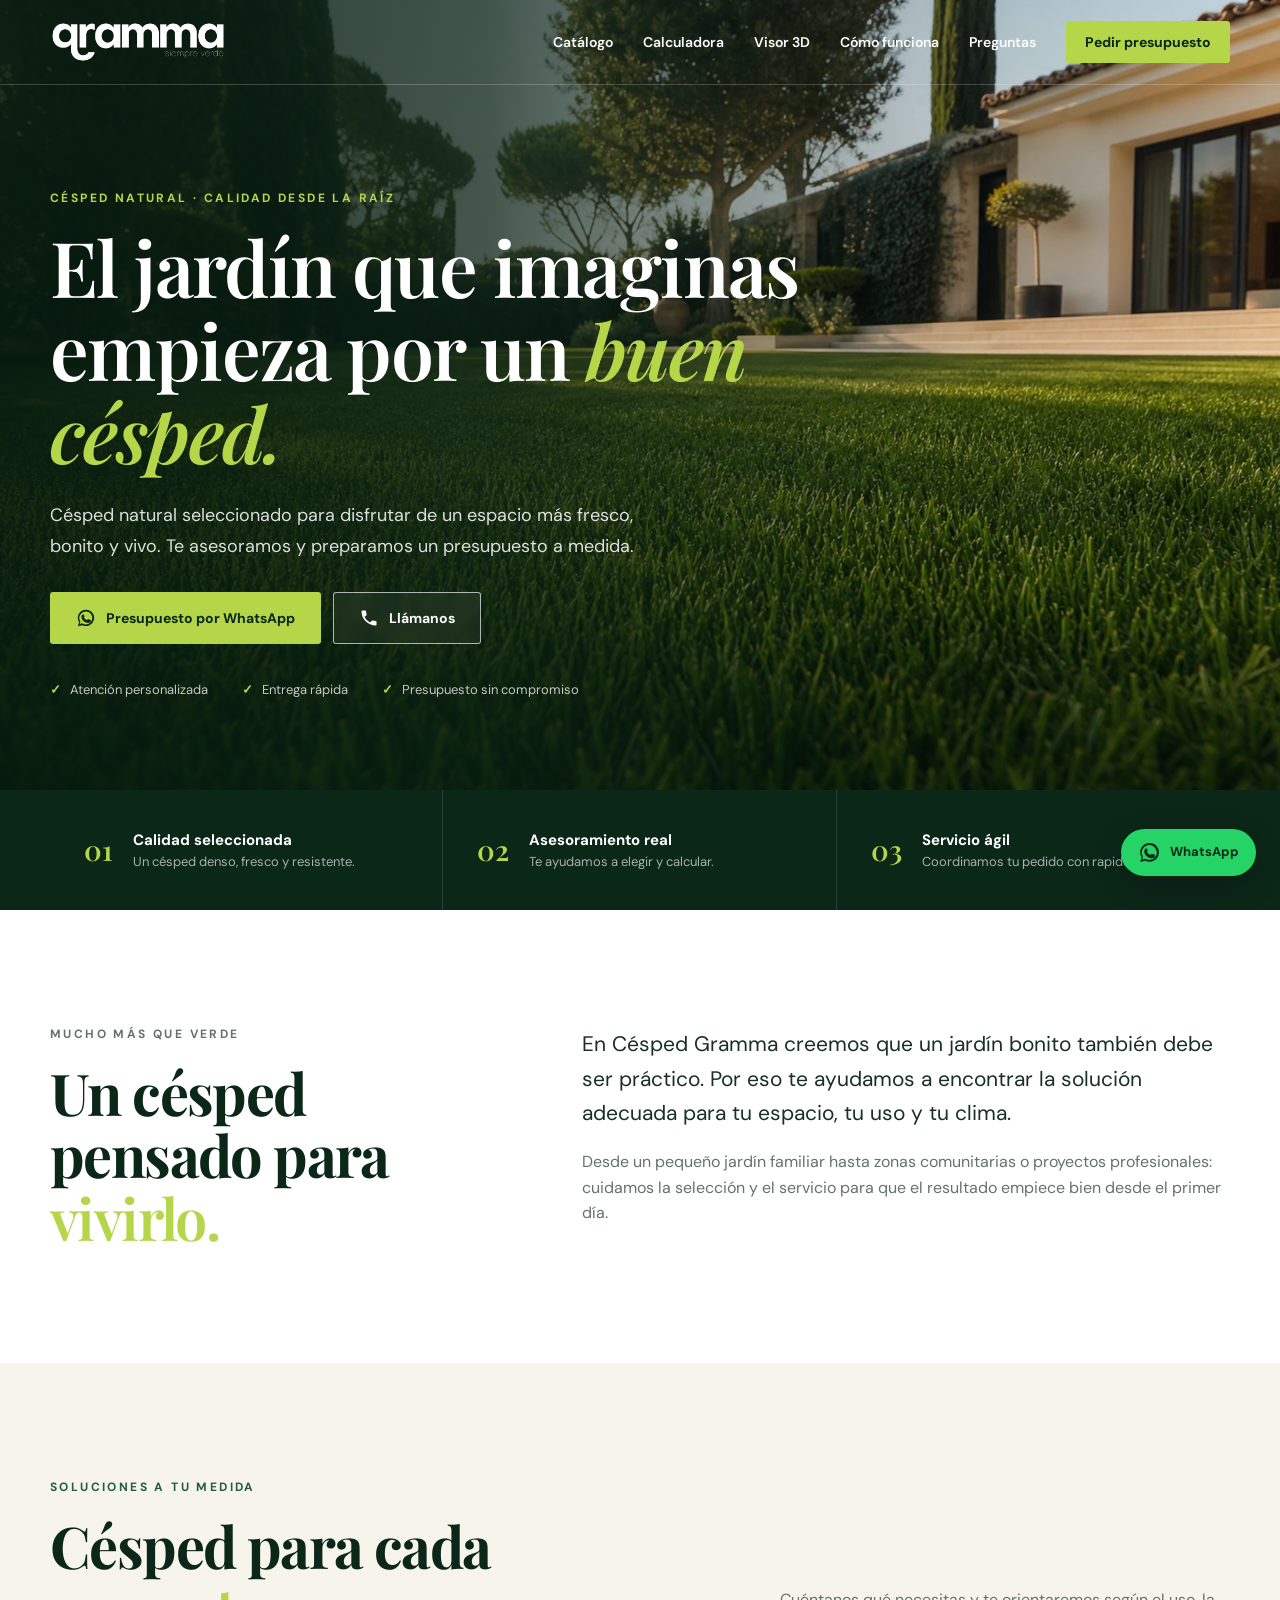
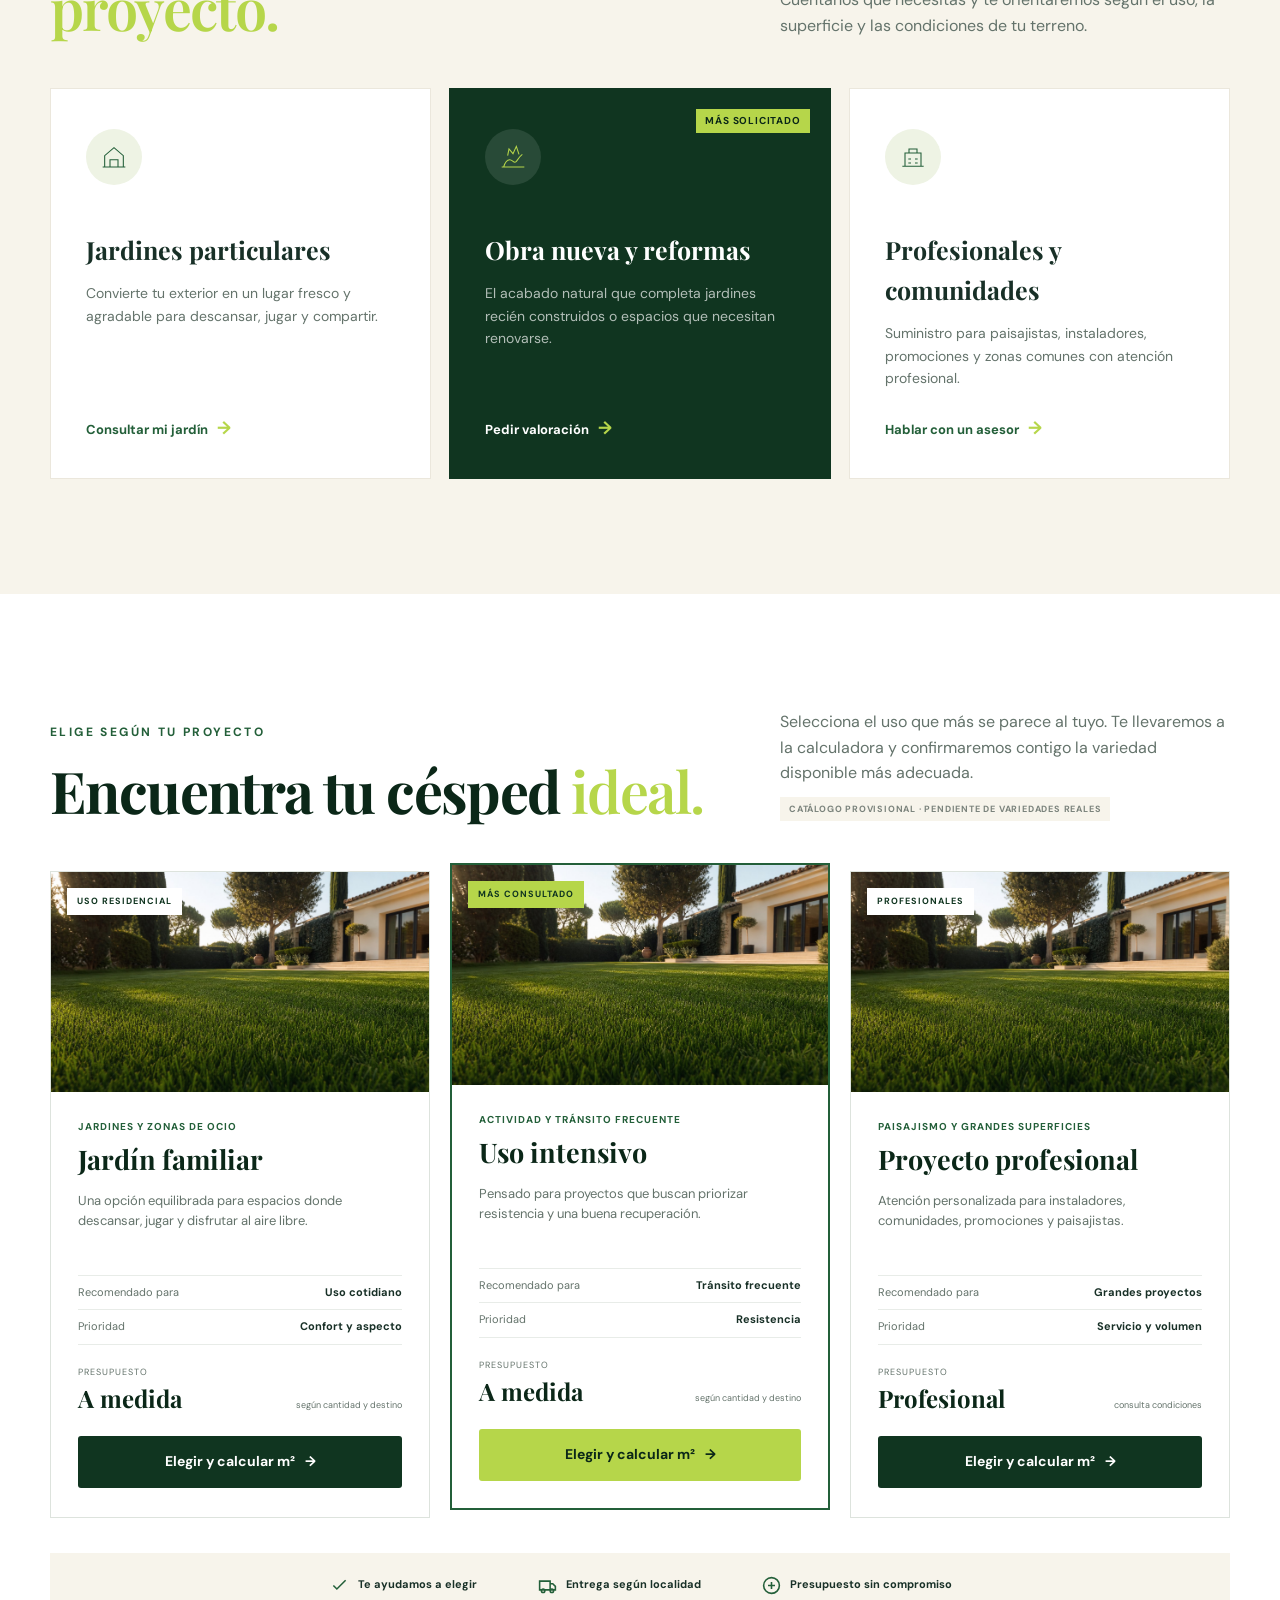
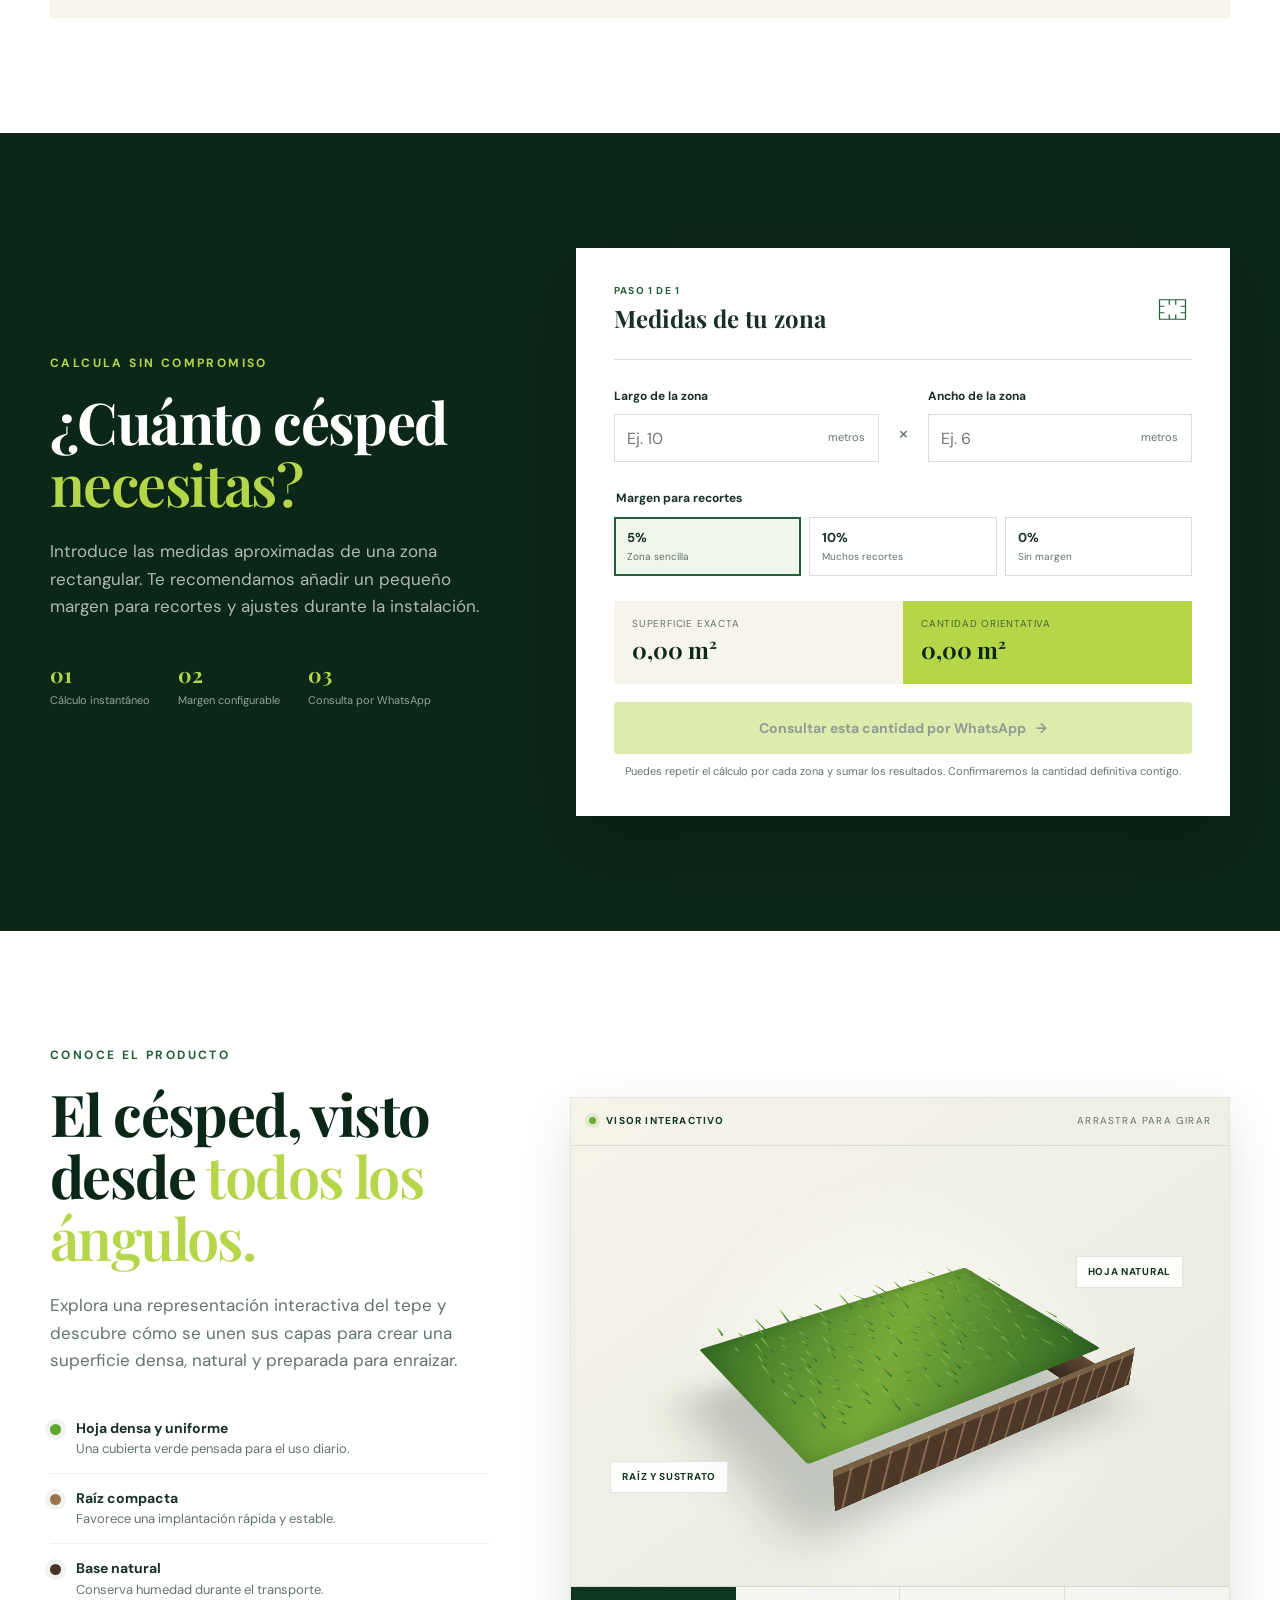
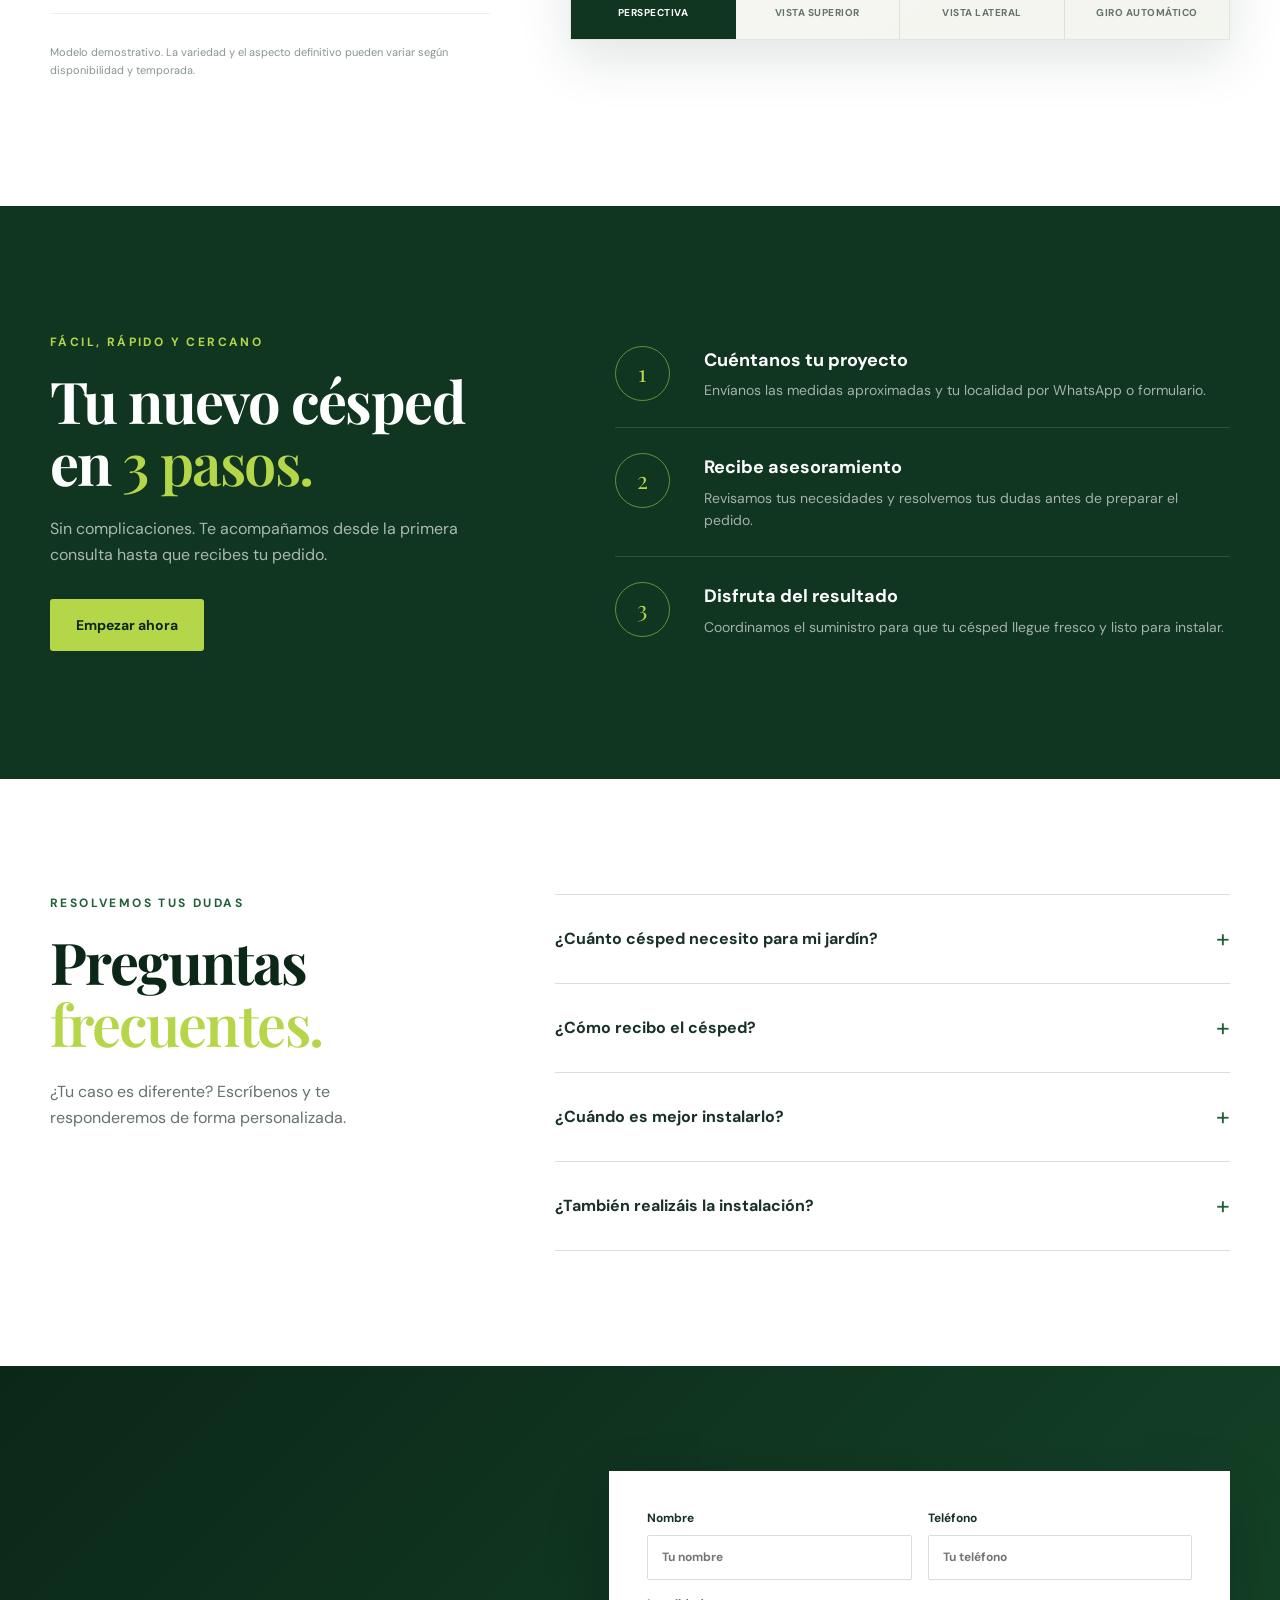
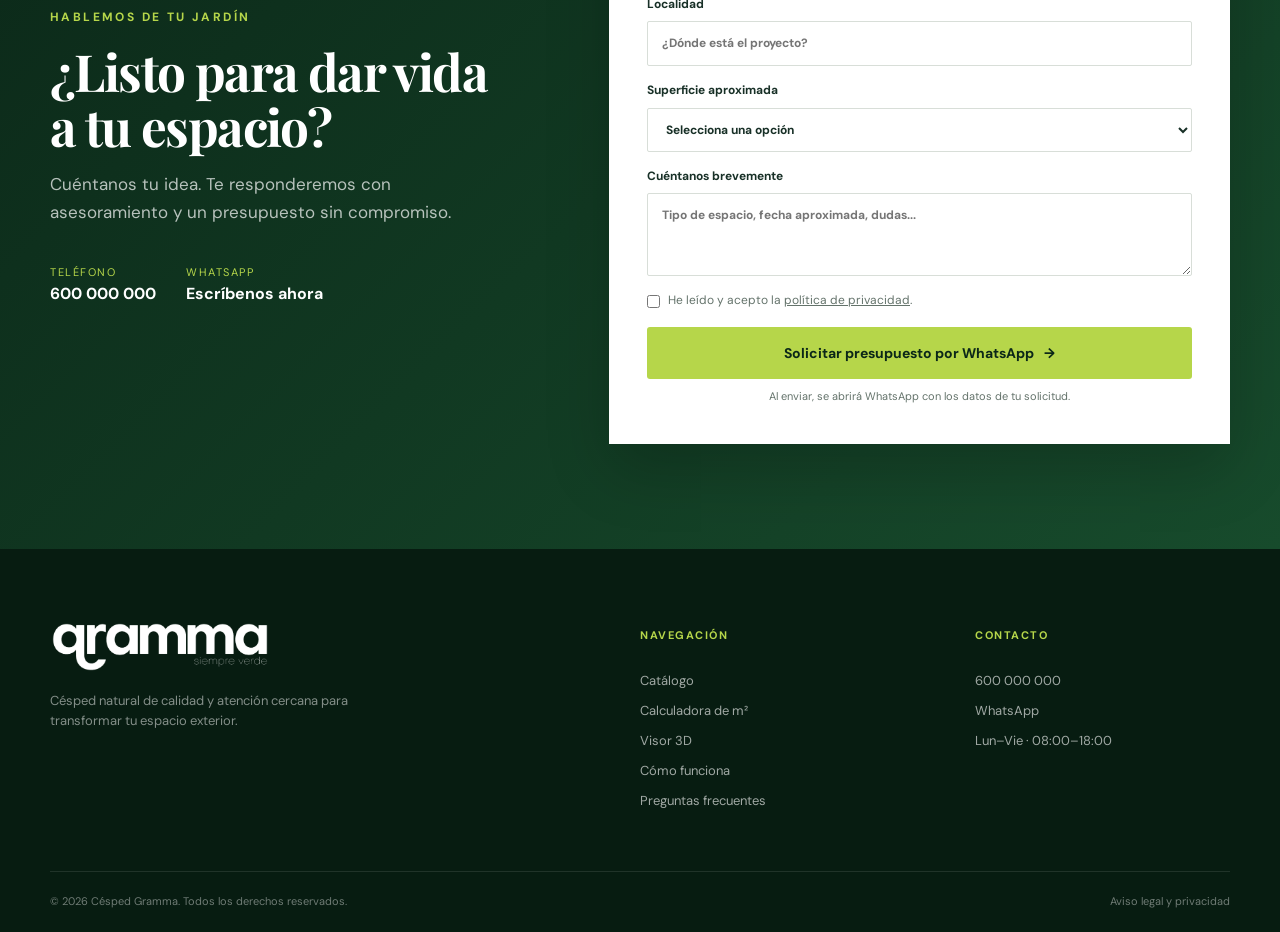
==== commit 06dea0f5: "feat: add Gramma brand logo" ====
--- a/index.html
+++ b/index.html
@@ -8,9 +8,10 @@
   <meta name="robots" content="index, follow, max-image-preview:large">
   <meta name="theme-color" content="#173d27">
   <link rel="canonical" href="https://www.cespedgramma.es/">
-  <link rel="icon" href="assets/favicon.svg" type="image/svg+xml">
+  <link rel="icon" href="assets/favicon.png" type="image/png">
   <link rel="manifest" href="site.webmanifest">
   <link rel="preload" href="assets/hero-cesped-gramma.jpg" as="image" type="image/jpeg">
+  <link rel="preload" href="assets/logo-gramma-wordmark-white.png" as="image" type="image/png">
   <link rel="stylesheet" href="css/styles.css">
 
   <meta property="og:type" content="website">
@@ -47,10 +48,7 @@
   <header class="site-header" id="inicio">
     <div class="container header-inner">
       <a class="brand" href="#inicio" aria-label="Césped Gramma, inicio">
-        <span class="brand-mark" aria-hidden="true">
-          <svg viewBox="0 0 40 40"><path d="M20 34C12 26 11 17 12 7c8 3 13 9 14 17 2-6 5-10 10-13 0 12-4 20-16 23Z"/></svg>
-        </span>
-        <span><strong>Césped</strong> Gramma</span>
+        <img class="brand-logo" src="assets/logo-gramma-wordmark-white.png" alt="Césped Gramma">
       </a>
 
       <button class="menu-toggle" type="button" aria-expanded="false" aria-controls="main-nav" aria-label="Abrir menú">
@@ -353,7 +351,7 @@
 
   <footer class="site-footer">
     <div class="container footer-main">
-      <div><a class="brand brand-footer" href="#inicio"><span class="brand-mark" aria-hidden="true"><svg viewBox="0 0 40 40"><path d="M20 34C12 26 11 17 12 7c8 3 13 9 14 17 2-6 5-10 10-13 0 12-4 20-16 23Z"/></svg></span><span><strong>Césped</strong> Gramma</span></a><p>Césped natural de calidad y atención cercana para transformar tu espacio exterior.</p></div>
+      <div><a class="brand brand-footer" href="#inicio"><img class="brand-logo brand-logo-footer" src="assets/logo-gramma-wordmark-white.png" alt="Césped Gramma"></a><p>Césped natural de calidad y atención cercana para transformar tu espacio exterior.</p></div>
       <div><h3>Navegación</h3><a href="#catalogo">Catálogo</a><a href="#calculadora">Calculadora de m²</a><a href="#visor-3d">Visor 3D</a><a href="#proceso">Cómo funciona</a><a href="#preguntas">Preguntas frecuentes</a></div>
       <div><h3>Contacto</h3><a class="js-phone" href="#" data-contact-phone>600 000 000</a><a class="js-whatsapp" href="#">WhatsApp</a><span data-contact-hours>Lun–Vie · 08:00–18:00</span></div>
     </div>
--- a/css/styles.css
+++ b/css/styles.css
@@ -6,7 +6,7 @@
 body{margin:0;color:var(--ink);background:var(--white);font-family:"DM Sans",Arial,sans-serif;line-height:1.6;-webkit-font-smoothing:antialiased}
 img,svg{display:block;max-width:100%}a{color:inherit;text-decoration:none}button,input,select,textarea{font:inherit}button{cursor:pointer}
 .container{width:min(calc(100% - 40px),var(--container));margin-inline:auto}.skip-link{position:fixed;z-index:1000;top:12px;left:12px;padding:10px 16px;background:#fff;transform:translateY(-150%)}.skip-link:focus{transform:none}
-.site-header{position:absolute;top:0;left:0;right:0;z-index:20;border-bottom:1px solid rgba(255,255,255,.2);color:#fff}.header-inner{height:84px;display:flex;align-items:center;justify-content:space-between}.brand{display:flex;align-items:center;gap:11px;font-size:20px;letter-spacing:-.4px}.brand strong{font-weight:700}.brand-mark{width:38px;height:38px;border-radius:50%;display:grid;place-items:center;background:var(--lime);color:var(--green-950)}.brand-mark svg{width:25px;fill:currentColor}.main-nav{display:flex;align-items:center;gap:30px;font-size:14px;font-weight:600}.main-nav>a:not(.button){position:relative}.main-nav>a:not(.button):after{content:"";position:absolute;left:0;right:100%;bottom:-7px;height:2px;background:var(--lime);transition:.25s}.main-nav>a:hover:after{right:0}.menu-toggle{display:none;border:0;background:none;padding:8px}.menu-toggle span{display:block;width:25px;height:2px;background:#fff;margin:5px}
+.site-header{position:absolute;top:0;left:0;right:0;z-index:20;border-bottom:1px solid rgba(255,255,255,.2);color:#fff}.header-inner{height:84px;display:flex;align-items:center;justify-content:space-between}.brand{display:flex;align-items:center;gap:11px;font-size:20px;letter-spacing:-.4px}.brand strong{font-weight:700}.brand-mark{width:38px;height:38px;border-radius:50%;display:grid;place-items:center;background:var(--lime);color:var(--green-950)}.brand-mark svg{width:25px;fill:currentColor}.brand-logo{width:176px;height:auto;filter:drop-shadow(0 8px 18px rgba(0,0,0,.18))}.main-nav{display:flex;align-items:center;gap:30px;font-size:14px;font-weight:600}.main-nav>a:not(.button){position:relative}.main-nav>a:not(.button):after{content:"";position:absolute;left:0;right:100%;bottom:-7px;height:2px;background:var(--lime);transition:.25s}.main-nav>a:hover:after{right:0}.menu-toggle{display:none;border:0;background:none;padding:8px}.menu-toggle span{display:block;width:25px;height:2px;background:#fff;margin:5px}
 .button{min-height:52px;padding:0 25px;border:1px solid transparent;border-radius:3px;display:inline-flex;align-items:center;justify-content:center;gap:10px;font-weight:700;font-size:14px;transition:transform .2s,background .2s,border .2s}.button:hover{transform:translateY(-2px)}.button svg{width:20px;fill:currentColor}.button-primary{background:var(--lime);color:var(--green-950)}.button-primary:hover{background:#c6e45d}.button-ghost{color:#fff;border-color:rgba(255,255,255,.65);background:rgba(255,255,255,.05);backdrop-filter:blur(5px)}.button-ghost:hover{background:#fff;color:var(--green-950)}.button-dark{background:var(--green-900);color:#fff}.button-small{min-height:42px;padding-inline:18px}.button-full{width:100%;border:0}.site-header .button-dark{background:var(--lime);color:var(--green-950)}
 .hero{position:relative;min-height:790px;display:flex;align-items:center;color:#fff;overflow:hidden}.hero-media{position:absolute;inset:0;background:url('../assets/hero-cesped-gramma.jpg') center/cover no-repeat;transform:scale(1.015)}.hero-overlay{position:absolute;inset:0;background:linear-gradient(90deg,rgba(5,27,15,.89) 0%,rgba(7,31,18,.75) 38%,rgba(4,20,12,.2) 72%,rgba(4,20,12,.05)),linear-gradient(0deg,rgba(3,20,11,.44),transparent 45%)}.hero-content{position:relative;padding-top:100px}.eyebrow{margin:0 0 17px;color:var(--green-700);font-size:12px;text-transform:uppercase;letter-spacing:2.4px;font-weight:700}.eyebrow-light{color:var(--lime)}h1,h2{font-family:"Playfair Display",Georgia,serif;line-height:1.08;margin:0;letter-spacing:-1.6px}h1{font-size:clamp(48px,6vw,78px);max-width:780px;font-weight:600}h1 em,h2 span{color:var(--lime);font-weight:600}.hero-lead{max-width:625px;font-size:18px;line-height:1.7;color:rgba(255,255,255,.85);margin:26px 0 31px}.hero-actions{display:flex;gap:12px;flex-wrap:wrap}.hero-proof{display:flex;gap:34px;margin-top:36px;color:rgba(255,255,255,.75);font-size:13px}.hero-proof b{color:var(--lime);margin-right:6px}
 .trust-strip{background:var(--green-950);color:#fff}.trust-grid{min-height:120px;display:grid;grid-template-columns:repeat(3,1fr)}.trust-grid>div{display:flex;gap:20px;align-items:center;padding:22px 34px;border-right:1px solid rgba(255,255,255,.12)}.trust-grid>div:last-child{border:0}.trust-grid strong{font-family:"Playfair Display",serif;color:var(--lime);font-size:28px;font-weight:600}.trust-grid span{display:flex;flex-direction:column;font-size:13px;color:rgba(255,255,255,.64)}.trust-grid b{font-size:15px;color:#fff}
@@ -19,7 +19,7 @@
 .process{background:var(--green-900);color:#fff}.process-grid{display:grid;grid-template-columns:.85fr 1.15fr;gap:110px;align-items:center}.process h2{color:#fff}.process-copy>p:not(.eyebrow){color:rgba(255,255,255,.65);max-width:450px;margin:23px 0 32px}.steps{margin:0;padding:0;list-style:none}.steps li{display:grid;grid-template-columns:64px 1fr;gap:25px;padding:25px 0;border-bottom:1px solid rgba(255,255,255,.13)}.steps li:last-child{border:0}.steps>li>span{width:55px;height:55px;border:1px solid rgba(182,214,74,.55);color:var(--lime);display:grid;place-items:center;border-radius:50%;font-family:"Playfair Display",serif;font-size:23px}.steps h3{margin:0 0 5px;font-size:18px}.steps p{margin:0;color:rgba(255,255,255,.62);font-size:14px}
 .faq-grid{display:grid;grid-template-columns:.75fr 1.25fr;gap:100px}.faq-grid>div:first-child>p:last-child{color:var(--muted);max-width:350px;margin-top:25px}.accordion details{border-top:1px solid var(--line)}.accordion details:last-child{border-bottom:1px solid var(--line)}.accordion summary{list-style:none;display:flex;justify-content:space-between;align-items:center;gap:20px;padding:24px 0;font-weight:700;cursor:pointer}.accordion summary::-webkit-details-marker{display:none}.accordion summary span{font-size:25px;color:var(--green-700);font-weight:400;transition:transform .2s}.accordion details[open] summary span{transform:rotate(45deg)}.accordion details p{margin:-5px 40px 24px 0;color:var(--muted);font-size:14px}
 .contact-section{padding:105px 0;background:linear-gradient(135deg,var(--green-950),#174b2c);color:#fff}.contact-grid{display:grid;grid-template-columns:.85fr 1.15fr;gap:100px;align-items:center}.contact-copy h2{font-size:clamp(40px,4vw,56px);color:#fff}.contact-copy>p:not(.eyebrow){color:rgba(255,255,255,.7);max-width:430px;font-size:17px}.direct-contact{display:flex;gap:30px;margin-top:38px}.direct-contact a{display:flex;flex-direction:column}.direct-contact span{font-size:11px;text-transform:uppercase;letter-spacing:1.5px;color:var(--lime)}.direct-contact strong{font-size:16px}.contact-form{background:#fff;color:var(--ink);padding:38px;box-shadow:0 25px 60px rgba(0,0,0,.2)}.field-row{display:grid;grid-template-columns:1fr 1fr;gap:16px}.contact-form label{display:block;margin-bottom:15px;font-size:12px;font-weight:700}.contact-form input,.contact-form select,.contact-form textarea{display:block;width:100%;margin-top:7px;border:1px solid var(--line);border-radius:2px;padding:12px 14px;color:var(--ink);background:#fff;outline:0}.contact-form input:focus,.contact-form select:focus,.contact-form textarea:focus{border-color:var(--green-700);box-shadow:0 0 0 3px rgba(35,95,57,.1)}.contact-form textarea{resize:vertical}.contact-form .privacy{display:flex;align-items:flex-start;gap:8px;font-weight:400;color:var(--muted)}.privacy input{width:auto;margin:4px 0}.privacy a{text-decoration:underline}.form-note{text-align:center;color:var(--muted);font-size:11px;margin:9px 0 0}
-.site-footer{background:#071c11;color:#fff;padding-top:72px}.footer-main{display:grid;grid-template-columns:2fr 1fr 1fr;gap:80px;padding-bottom:60px}.brand-footer{margin-bottom:18px}.footer-main>div:first-child p{max-width:350px;color:rgba(255,255,255,.5);font-size:13px}.footer-main h3{text-transform:uppercase;color:var(--lime);letter-spacing:1.5px;font-size:11px;margin:6px 0 18px}.footer-main>div:not(:first-child){display:flex;flex-direction:column;gap:9px;font-size:13px;color:rgba(255,255,255,.62)}.footer-main a:hover{color:#fff}.footer-bottom{border-top:1px solid rgba(255,255,255,.1);padding:21px 0;display:flex;justify-content:space-between;color:rgba(255,255,255,.42);font-size:11px}.floating-whatsapp{position:fixed;z-index:15;right:24px;bottom:24px;background:#25d366;color:#092c18;display:flex;align-items:center;gap:9px;padding:12px 17px;border-radius:30px;box-shadow:0 8px 28px rgba(0,0,0,.25);font-size:13px;font-weight:700;transition:transform .2s}.floating-whatsapp:hover{transform:translateY(-3px)}.floating-whatsapp svg{width:23px;fill:currentColor}
+.site-footer{background:#071c11;color:#fff;padding-top:72px}.footer-main{display:grid;grid-template-columns:2fr 1fr 1fr;gap:80px;padding-bottom:60px}.brand-footer{margin-bottom:18px}.brand-logo-footer{width:220px;filter:none}.footer-main>div:first-child p{max-width:350px;color:rgba(255,255,255,.5);font-size:13px}.footer-main h3{text-transform:uppercase;color:var(--lime);letter-spacing:1.5px;font-size:11px;margin:6px 0 18px}.footer-main>div:not(:first-child){display:flex;flex-direction:column;gap:9px;font-size:13px;color:rgba(255,255,255,.62)}.footer-main a:hover{color:#fff}.footer-bottom{border-top:1px solid rgba(255,255,255,.1);padding:21px 0;display:flex;justify-content:space-between;color:rgba(255,255,255,.42);font-size:11px}.floating-whatsapp{position:fixed;z-index:15;right:24px;bottom:24px;background:#25d366;color:#092c18;display:flex;align-items:center;gap:9px;padding:12px 17px;border-radius:30px;box-shadow:0 8px 28px rgba(0,0,0,.25);font-size:13px;font-weight:700;transition:transform .2s}.floating-whatsapp:hover{transform:translateY(-3px)}.floating-whatsapp svg{width:23px;fill:currentColor}
 @media(max-width:900px){.site-header{position:absolute}.menu-toggle{display:block}.main-nav{position:absolute;left:0;right:0;top:84px;background:var(--green-950);padding:24px 20px;display:none;flex-direction:column;align-items:stretch;gap:20px}.main-nav.open{display:flex}.hero{min-height:760px}.hero-overlay{background:linear-gradient(90deg,rgba(5,27,15,.9),rgba(5,27,15,.58))}.trust-grid{grid-template-columns:1fr}.trust-grid>div{border-right:0;border-bottom:1px solid rgba(255,255,255,.1);padding:20px 0}.intro .split,.calculator-grid,.viewer-grid,.process-grid,.faq-grid,.contact-grid{grid-template-columns:1fr;gap:50px}.section-heading{align-items:start;flex-direction:column;gap:20px}.cards,.product-grid{grid-template-columns:1fr}.service-card{min-height:300px}.product-card-featured{transform:none}.product-card-featured:hover{transform:translateY(-6px)}.catalog-assurance{gap:20px;justify-content:space-between}.process-grid{gap:40px}.footer-main{grid-template-columns:1.4fr 1fr 1fr;gap:35px}}
-@media(max-width:600px){.container{width:min(calc(100% - 30px),var(--container))}.header-inner{height:74px}.main-nav{top:74px}.brand{font-size:18px}.brand-mark{width:34px;height:34px}.hero{min-height:760px}.hero-content{padding-top:90px}.hero-lead{font-size:16px}.hero-actions{flex-direction:column;align-items:stretch}.hero-proof{flex-direction:column;gap:5px;margin-top:26px}.trust-grid>div{padding-inline:8px}.section{padding:78px 0}.intro .split{gap:32px}.section-heading{margin-bottom:32px}.service-card{padding:32px 28px}.card-icon{margin-bottom:30px}.product-image{height:190px}.catalog-assurance{flex-direction:column;align-items:flex-start}.calculator-grid{gap:35px}.calculator-benefits{gap:18px}.calculator-card{padding:25px 20px}.calculator-fields{grid-template-columns:1fr}.calculator-fields .times{display:none}.margin-options{grid-template-columns:1fr}.calculator-result{grid-template-columns:1fr 1fr}.scene{height:330px}.grass-model{width:235px;height:155px}.model-side-front{width:235px}.model-side-right{height:155px}.viewer-toolbar span:last-child{display:none}.viewer-controls{grid-template-columns:1fr 1fr}.viewer-controls button{border-bottom:1px solid rgba(16,53,32,.1)}.model-label{display:none}.process{padding-block:78px}.steps li{grid-template-columns:48px 1fr;gap:17px}.steps>li>span{width:45px;height:45px}.faq-grid{gap:35px}.contact-section{padding:75px 0}.contact-grid{gap:35px}.direct-contact{flex-direction:column;gap:15px}.contact-form{padding:25px 20px}.field-row{grid-template-columns:1fr}.footer-main{grid-template-columns:1fr;gap:30px}.footer-bottom{flex-direction:column;gap:8px}.floating-whatsapp{right:15px;bottom:15px;width:52px;height:52px;padding:0;justify-content:center}.floating-whatsapp span{display:none}}
+@media(max-width:600px){.container{width:min(calc(100% - 30px),var(--container))}.header-inner{height:74px}.main-nav{top:74px}.brand{font-size:18px}.brand-mark{width:34px;height:34px}.brand-logo{width:148px}.brand-logo-footer{width:190px}.hero{min-height:760px}.hero-content{padding-top:90px}.hero-lead{font-size:16px}.hero-actions{flex-direction:column;align-items:stretch}.hero-proof{flex-direction:column;gap:5px;margin-top:26px}.trust-grid>div{padding-inline:8px}.section{padding:78px 0}.intro .split{gap:32px}.section-heading{margin-bottom:32px}.service-card{padding:32px 28px}.card-icon{margin-bottom:30px}.product-image{height:190px}.catalog-assurance{flex-direction:column;align-items:flex-start}.calculator-grid{gap:35px}.calculator-benefits{gap:18px}.calculator-card{padding:25px 20px}.calculator-fields{grid-template-columns:1fr}.calculator-fields .times{display:none}.margin-options{grid-template-columns:1fr}.calculator-result{grid-template-columns:1fr 1fr}.scene{height:330px}.grass-model{width:235px;height:155px}.model-side-front{width:235px}.model-side-right{height:155px}.viewer-toolbar span:last-child{display:none}.viewer-controls{grid-template-columns:1fr 1fr}.viewer-controls button{border-bottom:1px solid rgba(16,53,32,.1)}.model-label{display:none}.process{padding-block:78px}.steps li{grid-template-columns:48px 1fr;gap:17px}.steps>li>span{width:45px;height:45px}.faq-grid{gap:35px}.contact-section{padding:75px 0}.contact-grid{gap:35px}.direct-contact{flex-direction:column;gap:15px}.contact-form{padding:25px 20px}.field-row{grid-template-columns:1fr}.footer-main{grid-template-columns:1fr;gap:30px}.footer-bottom{flex-direction:column;gap:8px}.floating-whatsapp{right:15px;bottom:15px;width:52px;height:52px;padding:0;justify-content:center}.floating-whatsapp span{display:none}}
 @media(prefers-reduced-motion:reduce){html{scroll-behavior:auto}*,*:before,*:after{transition:none!important}}
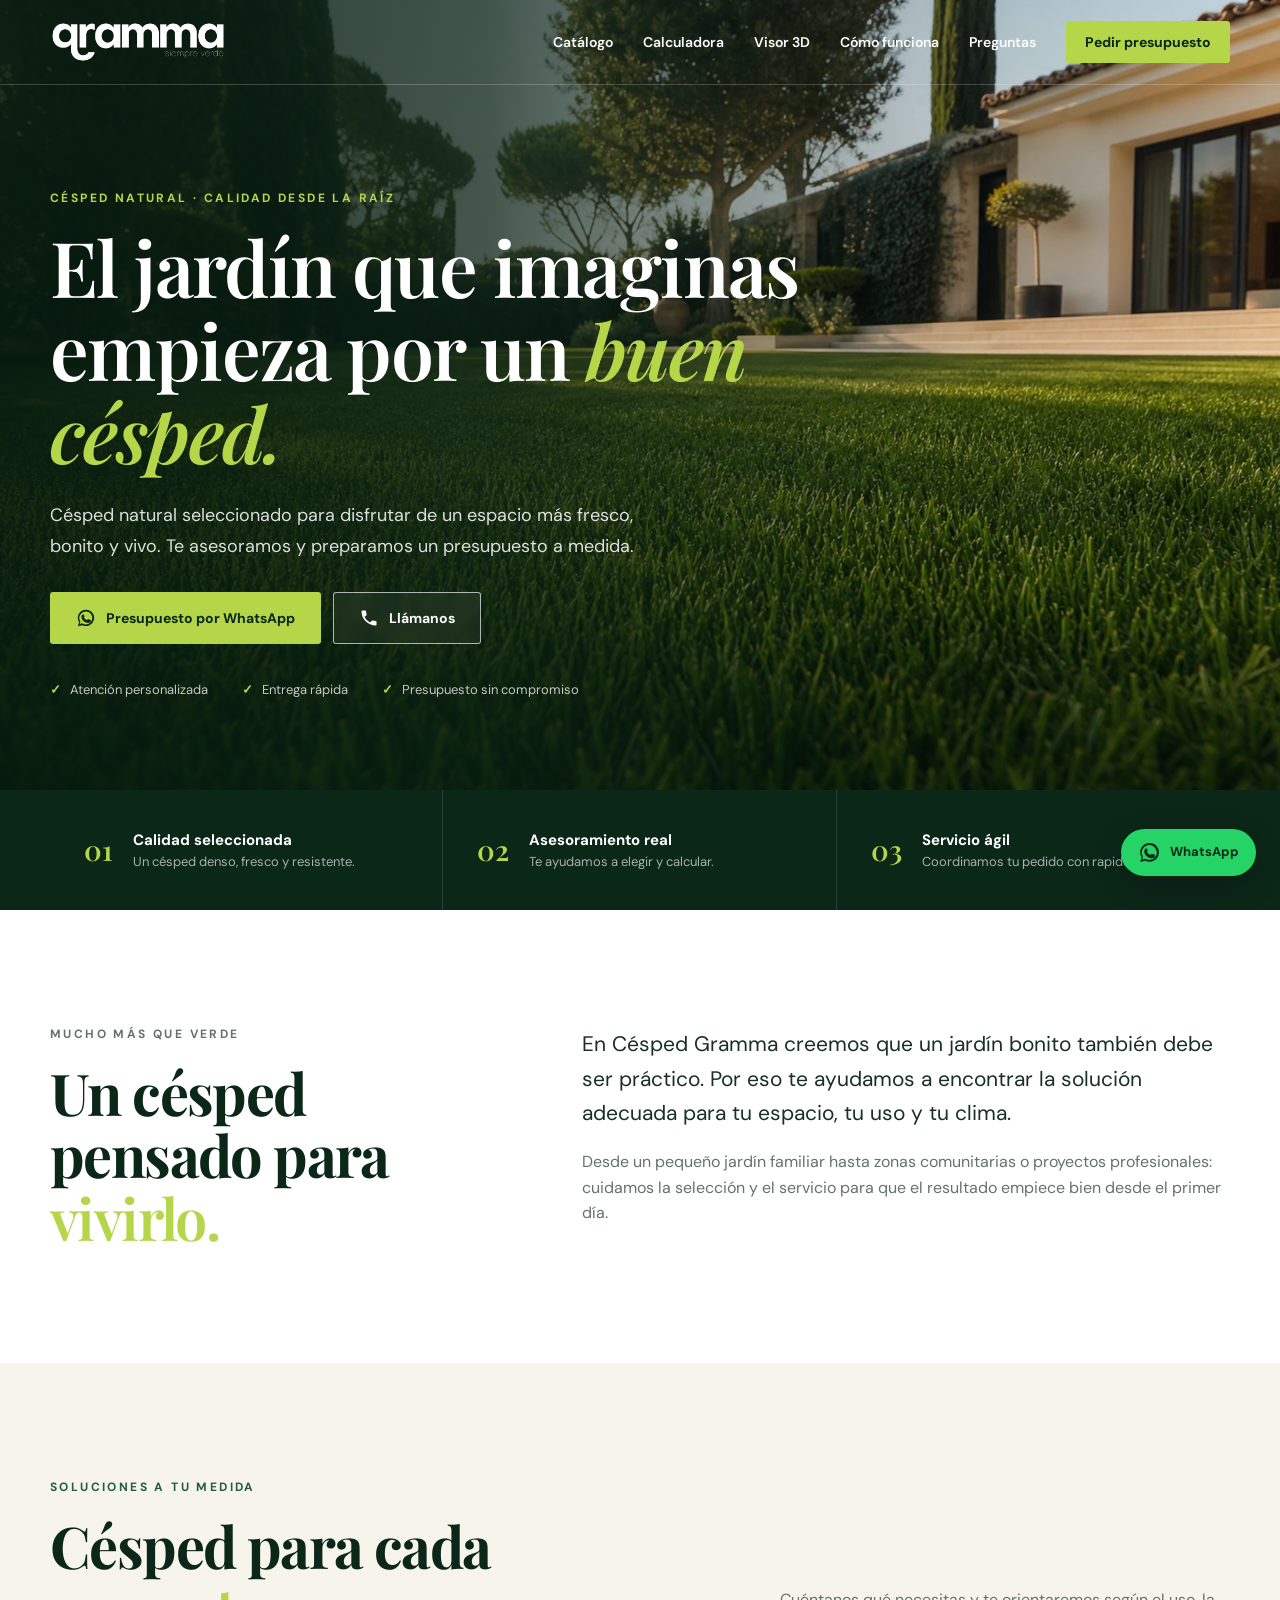
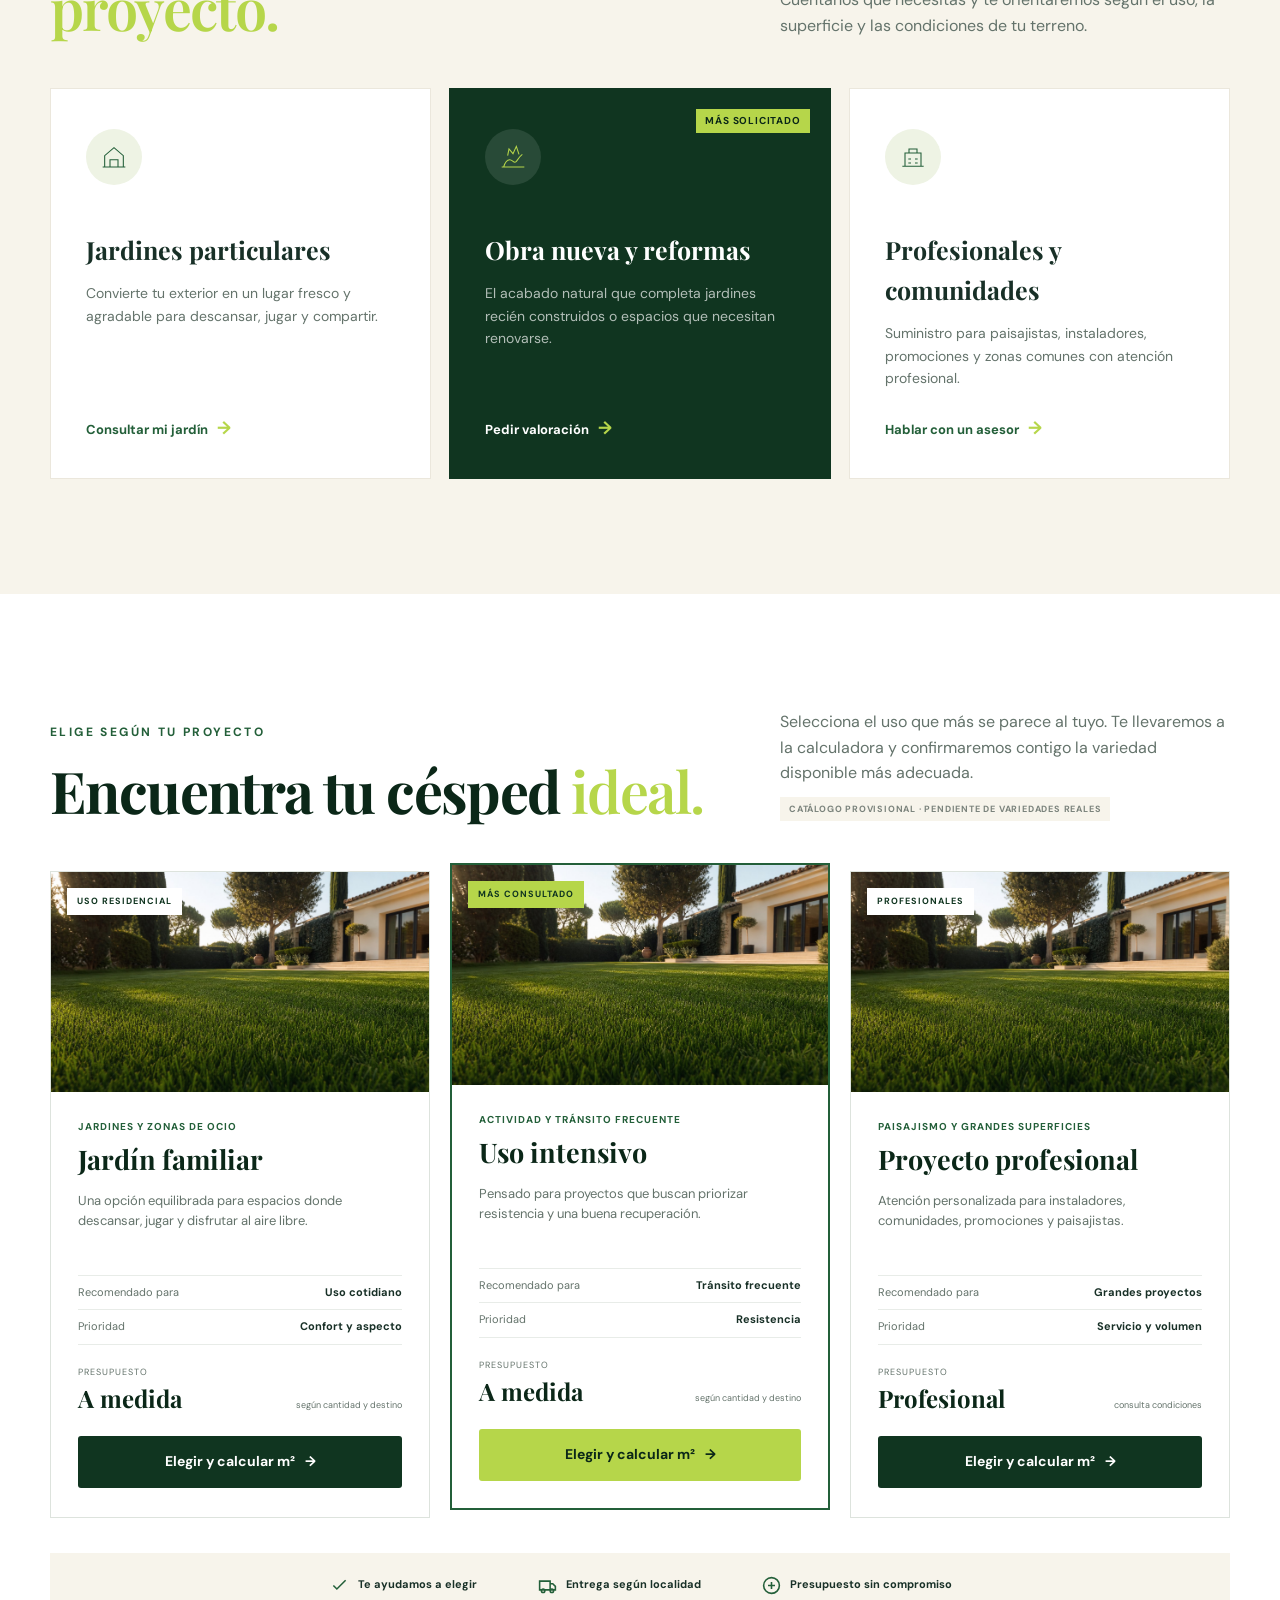
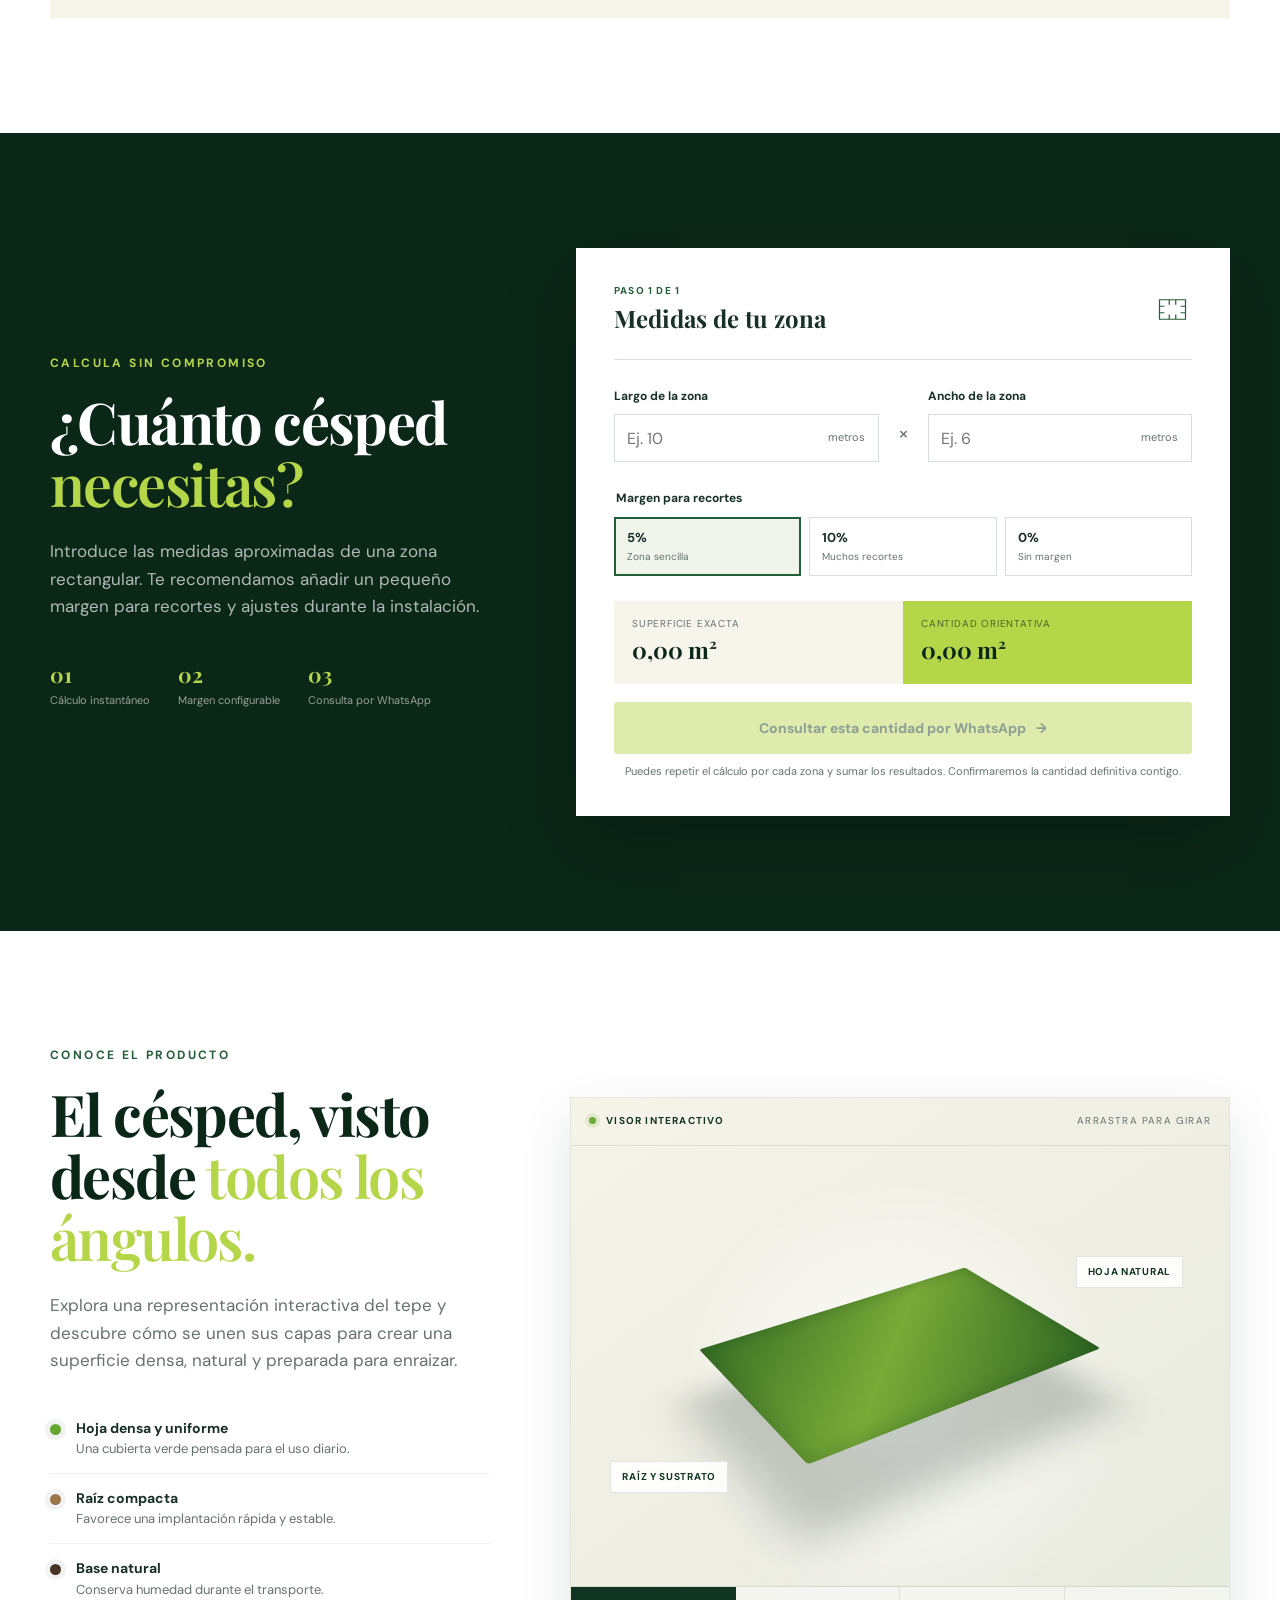
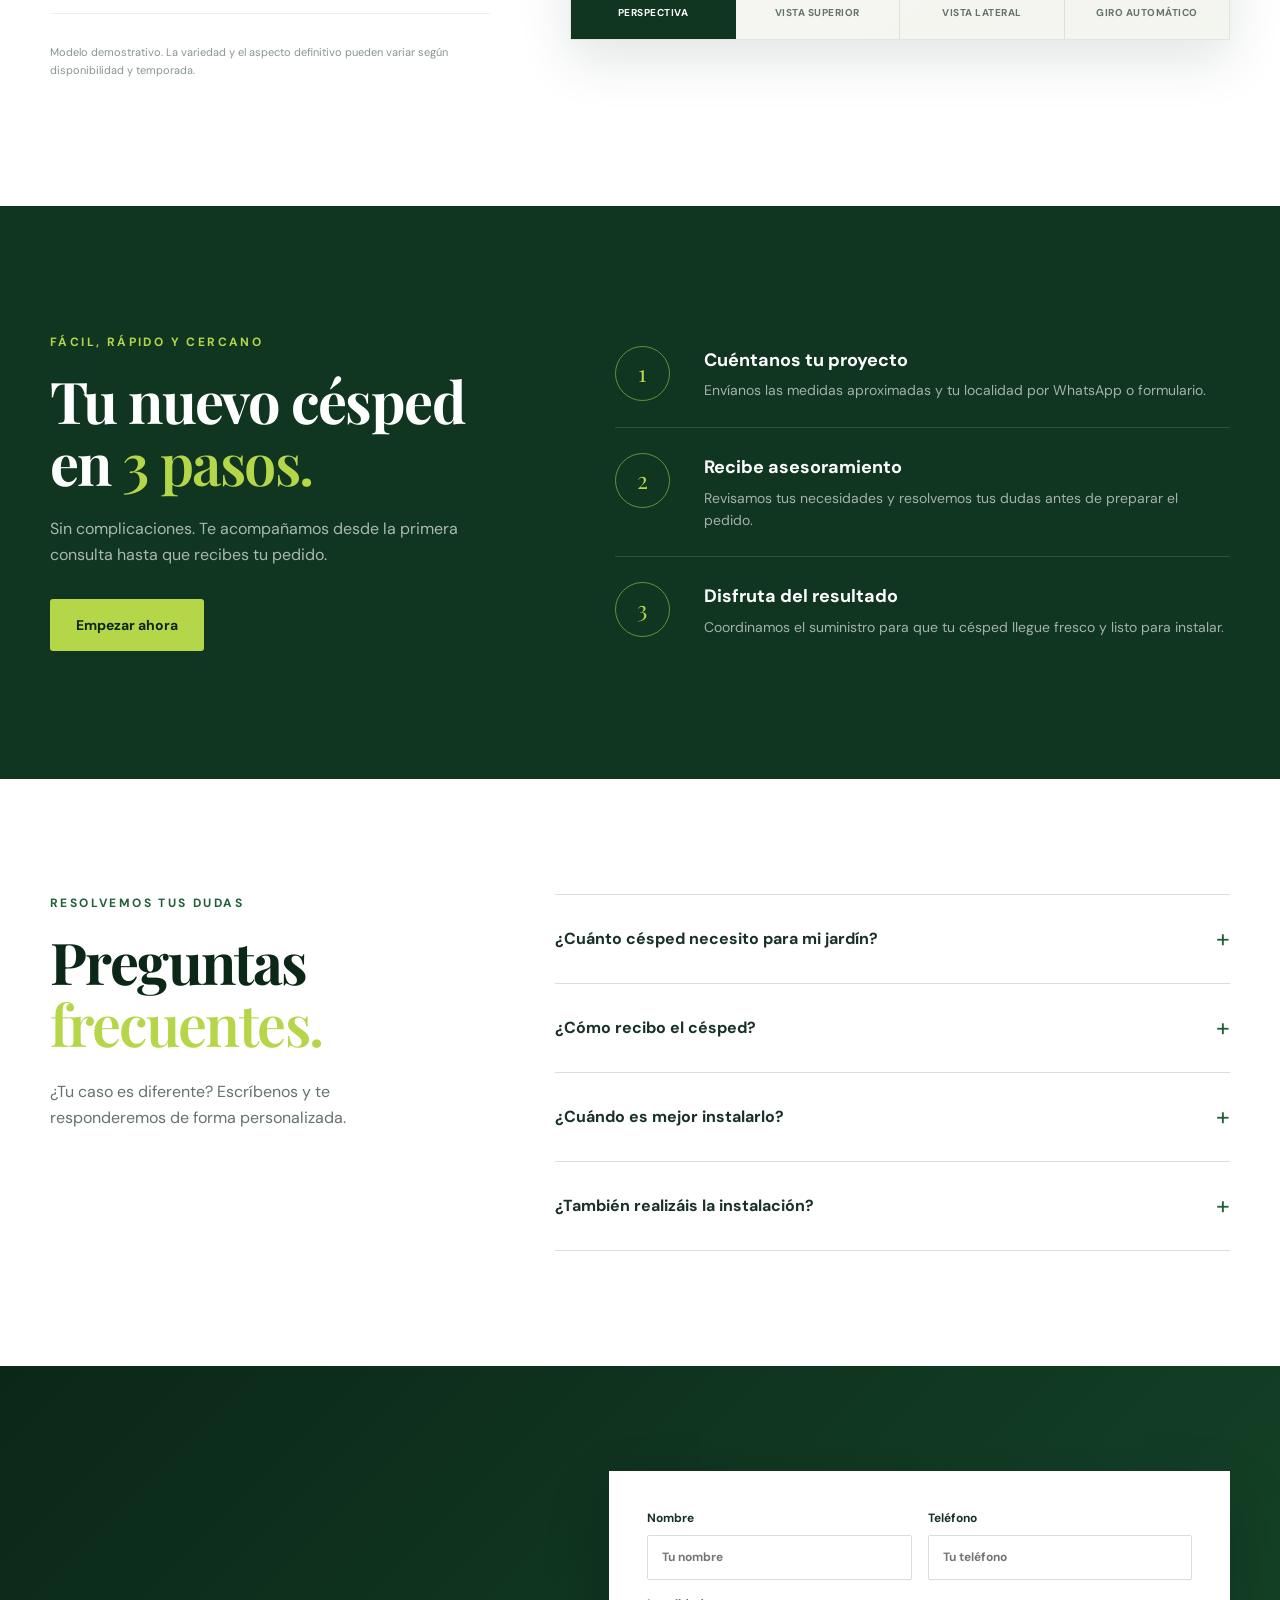
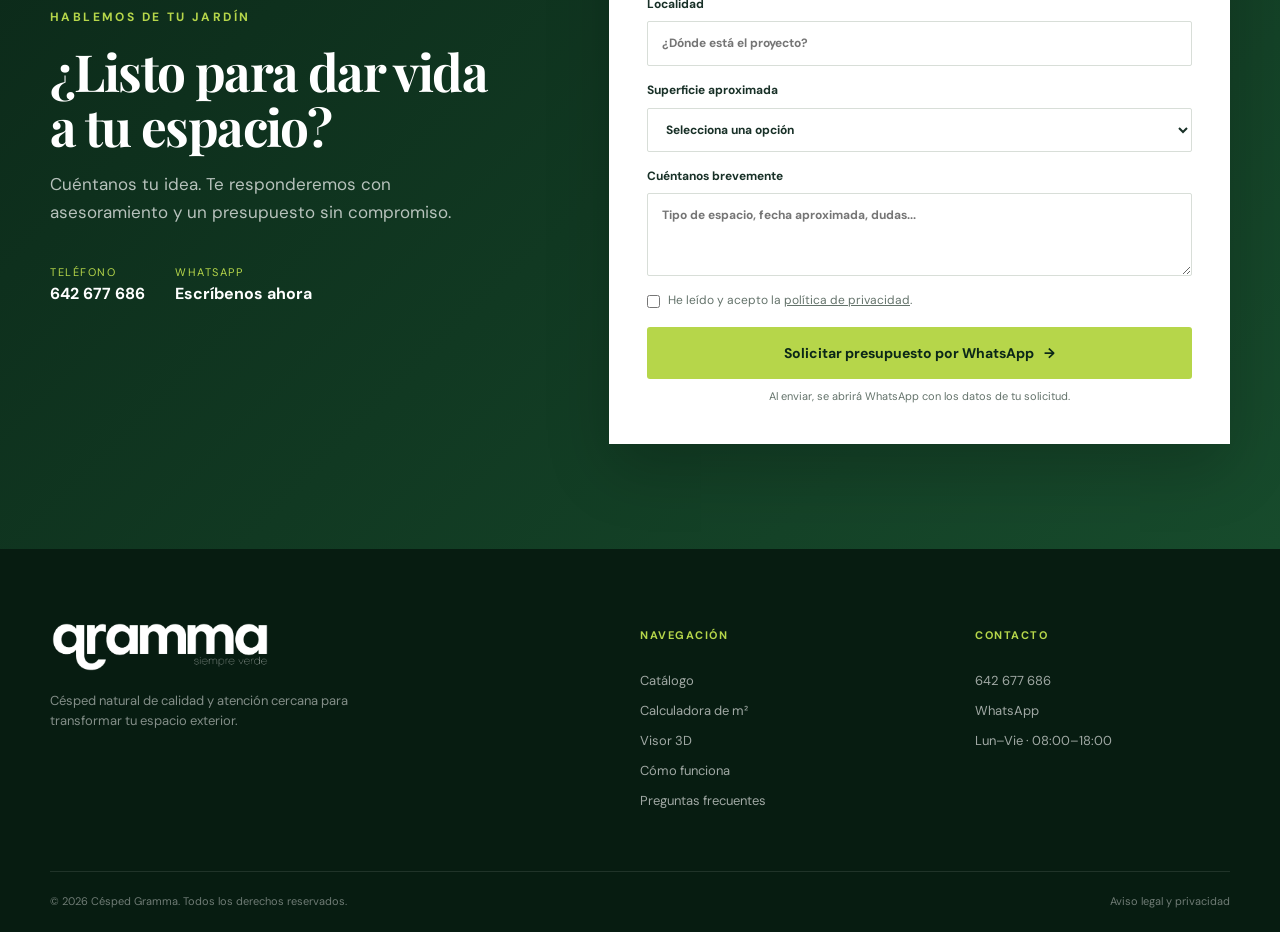
==== commit 313ecb90: "chore: update contact phone" ====
--- a/index.html
+++ b/index.html
@@ -30,7 +30,7 @@
     "url": "https://www.cespedgramma.es/",
     "image": "https://www.cespedgramma.es/assets/hero-cesped-gramma.jpg",
     "description": "Venta y suministro de césped natural de calidad.",
-    "telephone": "+34 600 000 000",
+    "telephone": "+34 642 677 686",
     "priceRange": "€€",
     "areaServed": "España",
     "openingHoursSpecification": [{
@@ -329,7 +329,7 @@
           <h2>¿Listo para dar vida a tu espacio?</h2>
           <p>Cuéntanos tu idea. Te responderemos con asesoramiento y un presupuesto sin compromiso.</p>
           <div class="direct-contact">
-            <a class="js-phone" href="#"><span>Teléfono</span><strong data-contact-phone>600 000 000</strong></a>
+            <a class="js-phone" href="#"><span>Teléfono</span><strong data-contact-phone>642 677 686</strong></a>
             <a class="js-whatsapp" href="#"><span>WhatsApp</span><strong>Escríbenos ahora</strong></a>
           </div>
         </div>
@@ -353,7 +353,7 @@
     <div class="container footer-main">
       <div><a class="brand brand-footer" href="#inicio"><img class="brand-logo brand-logo-footer" src="assets/logo-gramma-wordmark-white.png" alt="Césped Gramma"></a><p>Césped natural de calidad y atención cercana para transformar tu espacio exterior.</p></div>
       <div><h3>Navegación</h3><a href="#catalogo">Catálogo</a><a href="#calculadora">Calculadora de m²</a><a href="#visor-3d">Visor 3D</a><a href="#proceso">Cómo funciona</a><a href="#preguntas">Preguntas frecuentes</a></div>
-      <div><h3>Contacto</h3><a class="js-phone" href="#" data-contact-phone>600 000 000</a><a class="js-whatsapp" href="#">WhatsApp</a><span data-contact-hours>Lun–Vie · 08:00–18:00</span></div>
+      <div><h3>Contacto</h3><a class="js-phone" href="#" data-contact-phone>642 677 686</a><a class="js-whatsapp" href="#">WhatsApp</a><span data-contact-hours>Lun–Vie · 08:00–18:00</span></div>
     </div>
     <div class="container footer-bottom"><span>© <span id="year"></span> Césped Gramma. Todos los derechos reservados.</span><span><a href="aviso-legal.html">Aviso legal y privacidad</a></span></div>
   </footer>
